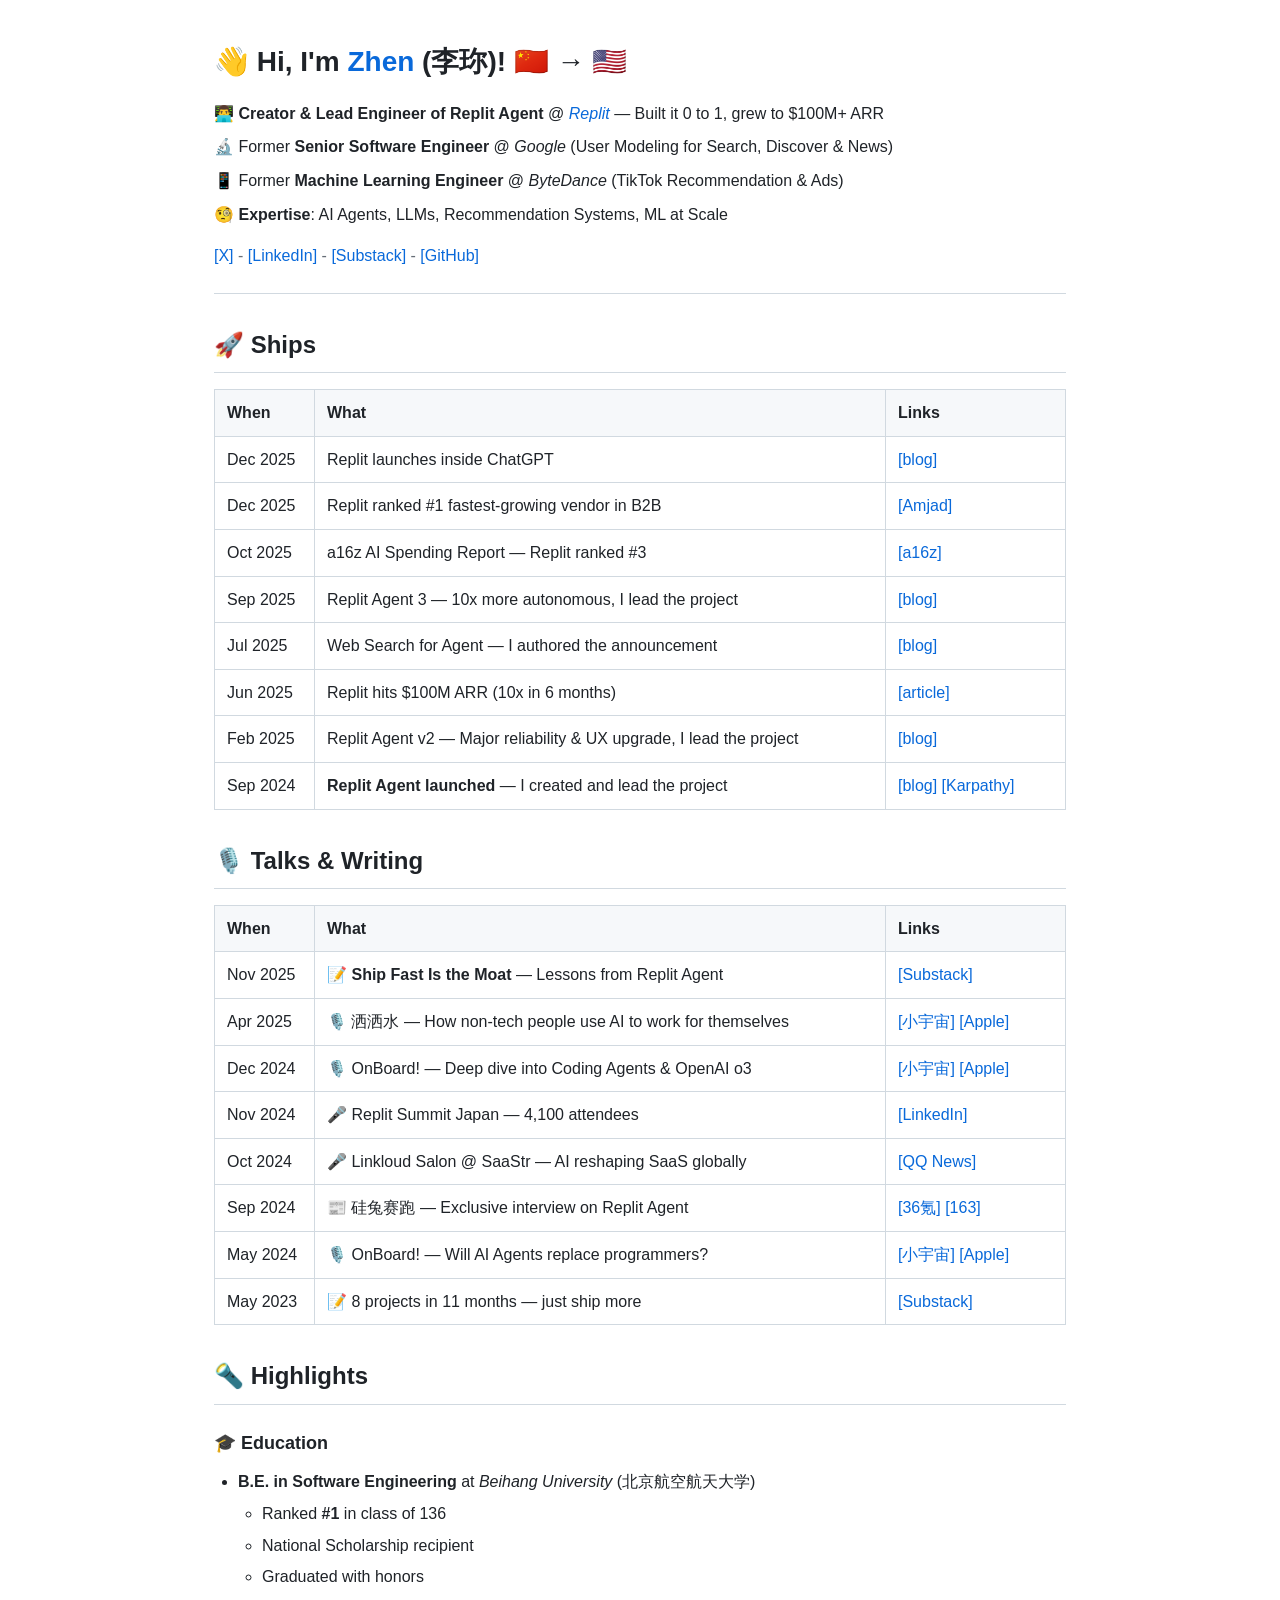
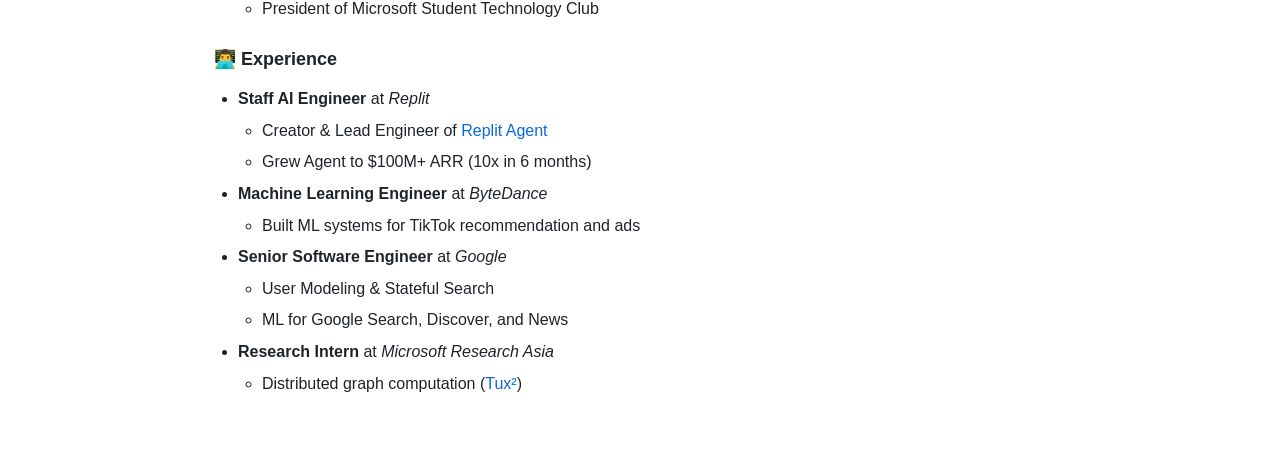
==== index.html @ f0c07501 "Update" ====
<!DOCTYPE html><html itemscope itemtype="http://schema.org/WebPage" lang="en"><head><meta content="text/html;charset=utf-8" http-equiv="content-type"><meta content="IE=edge" http-equiv="X-UA-Compatible"><meta content="width=device-width,initial-scale=1" name="viewport" id="viewport"><link href="/images/favicon/apple-icon-57x57.png" rel="apple-touch-icon" sizes="57x57"><link href="/images/favicon/apple-icon-60x60.png" rel="apple-touch-icon" sizes="60x60"><link href="/images/favicon/apple-icon-72x72.png" rel="apple-touch-icon" sizes="72x72"><link href="/images/favicon/apple-icon-76x76.png" rel="apple-touch-icon" sizes="76x76"><link href="/images/favicon/apple-icon-114x114.png" rel="apple-touch-icon" sizes="114x114"><link href="/images/favicon/apple-icon-120x120.png" rel="apple-touch-icon" sizes="120x120"><link href="/images/favicon/apple-icon-144x144.png" rel="apple-touch-icon" sizes="144x144"><link href="/images/favicon/apple-icon-152x152.png" rel="apple-touch-icon" sizes="152x152"><link href="/images/favicon/apple-icon-180x180.png" rel="apple-touch-icon" sizes="180x180"><link href="/images/favicon/android-icon-192x192.png" rel="icon" sizes="192x192" type="image/png"><link href="/images/favicon/favicon-32x32.png" rel="icon" sizes="32x32" type="image/png"><link href="/images/favicon/favicon-96x96.png" rel="icon" sizes="96x96" type="image/png"><link href="/images/favicon/favicon-16x16.png" rel="icon" sizes="16x16" type="image/png"><link href="/images/favicon/manifest.json" rel="manifest"><meta content="#ffffff" name="msapplication-TileColor"><meta content="/images/favicon/ms-icon-144x144.png" name="msapplication-TileImage"><meta content="#ffffff" name="theme-color"><link href="/" rel="canonical"><meta content="website" property="og:type"><meta content="Zhen Li - Creator of Replit Agent" property="og:title"><meta content="Creator & Lead Engineer of Replit Agent. Former Google, ByteDance/TikTok." property="og:description"><meta content="/images/profile.jpeg" property="og:image"><meta content="summary_large_image" name="twitter:card"><meta content="Zhen Li - Creator of Replit Agent" name="twitter:title"><meta content="Creator & Lead Engineer of Replit Agent. Former Google, ByteDance/TikTok." name="twitter:description"><meta content="/images/profile.jpeg" name="twitter:image"><link href="//fonts.googleapis.com/css?family=Source+Sans+Pro:400,700|Raleway:400,800,900" rel="stylesheet" async><script defer src="/static/js/main.15a5da3f.js"></script><link href="/static/css/main.091f9ed3.css" rel="stylesheet"><title>Zhen Li</title><meta content="Creator & Lead Engineer of Replit Agent. Former Google, ByteDance/TikTok." name="description" data-rh="true"><link href="http://fonts.googleapis.com" rel="preconnect"></head><body><div id="root"><div class="profile-container"><article class="profile"><header class="profile-header"><h1>👋 Hi, I'm <a href="https://x.com/zhenthebuilder" rel="noopener noreferrer" target="_blank">Zhen</a> (李珎)! 🇨🇳 → 🇺🇸</h1><div class="roles"><p>👨‍💻 <strong>Creator & Lead Engineer of Replit Agent</strong> @ <a href="https://replit.com" rel="noopener noreferrer" target="_blank"><em>Replit</em></a> — Built it 0 to 1, grew to $100M+ ARR</p><p>🔬 Former <strong>Senior Software Engineer</strong> @ <em>Google</em> (User Modeling for Search, Discover & News)</p><p>📱 Former <strong>Machine Learning Engineer</strong> @ <em>ByteDance</em> (TikTok Recommendation & Ads)</p><p>🧐 <strong>Expertise</strong>: AI Agents, LLMs, Recommendation Systems, ML at Scale</p></div><div class="links"><a href="https://x.com/zhenthebuilder" rel="noopener noreferrer" target="_blank">[X]</a><span> - </span><a href="https://linkedin.com/in/zhenthebuilder" rel="noopener noreferrer" target="_blank">[LinkedIn]</a><span> - </span><a href="https://zhenthebuilder.substack.com" rel="noopener noreferrer" target="_blank">[Substack]</a><span> - </span><a href="https://github.com/NExPlain" rel="noopener noreferrer" target="_blank">[GitHub]</a></div></header><section class="section"><h2>🚀 Ships</h2><table><thead><tr><th>When</th><th>What</th><th>Links</th></tr></thead><tbody><tr><td>Dec 2025</td><td>Replit launches inside ChatGPT</td><td><a href="https://blog.replit.com/replit-in-chatgpt" rel="noopener noreferrer" target="_blank">[blog]</a></td></tr><tr><td>Dec 2025</td><td>Replit ranked #1 fastest-growing vendor in B2B</td><td><a href="https://www.linkedin.com/posts/amjadmasad_replit-is-fastest-growing-vendor-in-the-world-activity-7402483964550250497-uhf4" rel="noopener noreferrer" target="_blank">[Amjad]</a></td></tr><tr><td>Oct 2025</td><td>a16z AI Spending Report — Replit ranked #3</td><td><a href="https://a16z.com/the-ai-application-spending-report-where-startup-dollars-really-go/" rel="noopener noreferrer" target="_blank">[a16z]</a></td></tr><tr><td>Sep 2025</td><td>Replit Agent 3 — 10x more autonomous, I lead the project</td><td><a href="https://blog.replit.com/introducing-agent-3" rel="noopener noreferrer" target="_blank">[blog]</a></td></tr><tr><td>Jul 2025</td><td>Web Search for Agent — I authored the announcement</td><td><a href="https://blog.replit.com/web-search" rel="noopener noreferrer" target="_blank">[blog]</a></td></tr><tr><td>Jun 2025</td><td>Replit hits $100M ARR (10x in 6 months)</td><td><a href="https://www.growthunhinged.com/p/replit-growth-journey" rel="noopener noreferrer" target="_blank">[article]</a></td></tr><tr><td>Feb 2025</td><td>Replit Agent v2 — Major reliability & UX upgrade, I lead the project</td><td><a href="https://blog.replit.com/agent-v2" rel="noopener noreferrer" target="_blank">[blog]</a></td></tr><tr><td>Sep 2024</td><td><strong>Replit Agent launched</strong> — I created and lead the project</td><td><a href="https://blog.replit.com/introducing-replit-agent" rel="noopener noreferrer" target="_blank">[blog]</a> <a href="https://x.com/karpathy/status/1831776835388285347" rel="noopener noreferrer" target="_blank">[Karpathy]</a></td></tr></tbody></table></section><section class="section"><h2>🎙️ Talks & Writing</h2><table><thead><tr><th>When</th><th>What</th><th>Links</th></tr></thead><tbody><tr><td>Nov 2025</td><td>📝 <strong>Ship Fast Is the Moat</strong> — Lessons from Replit Agent</td><td><a href="https://zhenthebuilder.substack.com/p/ship-fast-is-the-moat-lessons-from" rel="noopener noreferrer" target="_blank">[Substack]</a></td></tr><tr><td>Apr 2025</td><td>🎙️ 洒洒水 — How non-tech people use AI to work for themselves</td><td><a href="https://www.xiaoyuzhoufm.com/episode/67fc7d4a59699d74dc8afd0f" rel="noopener noreferrer" target="_blank">[小宇宙]</a> <a href="https://podcasts.apple.com/cn/podcast/46-%E6%96%87%E7%A7%91%E7%94%9F%E5%A6%82%E4%BD%95%E7%94%A8ai%E7%BB%99%E8%87%AA%E5%B7%B1%E6%89%93%E5%B7%A5-%E5%AF%B9%E8%AF%9D%E5%85%A8%E7%90%83%E6%9C%80%E7%81%ABai-agent-%E5%88%9B%E5%A7%8B%E4%BA%BA/id1618594430?i=1000703445083" rel="noopener noreferrer" target="_blank">[Apple]</a></td></tr><tr><td>Dec 2024</td><td>🎙️ OnBoard! — Deep dive into Coding Agents & OpenAI o3</td><td><a href="https://www.xiaoyuzhoufm.com/episode/6771a1ea15a5fd520e899302" rel="noopener noreferrer" target="_blank">[小宇宙]</a> <a href="https://podcasts.apple.com/us/podcast/ep-66-深度解读coding-agent与openai-o3-中美agent-创业者-研究员与投资人眼里的未来/id1613083252?i=1000682067471" rel="noopener noreferrer" target="_blank">[Apple]</a></td></tr><tr><td>Nov 2024</td><td>🎤 Replit Summit Japan — 4,100 attendees</td><td><a href="https://www.linkedin.com/in/zhenthebuilder/" rel="noopener noreferrer" target="_blank">[LinkedIn]</a></td></tr><tr><td>Oct 2024</td><td>🎤 Linkloud Salon @ SaaStr — AI reshaping SaaS globally</td><td><a href="https://news.qq.com/rain/a/20241013A0643H00" rel="noopener noreferrer" target="_blank">[QQ News]</a></td></tr><tr><td>Sep 2024</td><td>📰 硅兔赛跑 — Exclusive interview on Replit Agent</td><td><a href="https://36kr.com/p/2955060111761544" rel="noopener noreferrer" target="_blank">[36氪]</a> <a href="https://m.163.com/dy/article/JCCB0LPU0511CT9V.html" rel="noopener noreferrer" target="_blank">[163]</a></td></tr><tr><td>May 2024</td><td>🎙️ OnBoard! — Will AI Agents replace programmers?</td><td><a href="https://www.xiaoyuzhoufm.com/episode/66436819251bd96e6c4a1766" rel="noopener noreferrer" target="_blank">[小宇宙]</a> <a href="https://podcasts.apple.com/us/podcast/ep-53-ai-agent%E4%BC%9A%E5%8F%96%E4%BB%A3%E7%A8%8B%E5%BA%8F%E5%91%98%E5%90%97-%E7%A1%AC%E6%A0%B8%E5%AF%B9%E8%AF%9D%E7%A1%85%E8%B0%B7%E9%A1%B6%E5%B0%96%E7%A0%94%E7%A9%B6%E5%91%98%E4%B8%8Eai%E7%8B%AC%E8%A7%92%E5%85%BD-%E8%BD%AF%E4%BB%B6%E5%BC%80%E5%8F%91%E7%9A%84%E6%9C%AA%E6%9D%A5-agent%E7%9A%84%E6%8A%80%E6%9C%AF%E6%9C%AC%E8%B4%A8/id1613083252?i=1000655610468" rel="noopener noreferrer" target="_blank">[Apple]</a></td></tr><tr><td>May 2023</td><td>📝 8 projects in 11 months — just ship more</td><td><a href="https://zhenthebuilder.substack.com" rel="noopener noreferrer" target="_blank">[Substack]</a></td></tr></tbody></table></section><section class="section"><h2>🔦 Highlights</h2><h3>🎓 Education</h3><ul><li><strong>B.E. in Software Engineering</strong> at <em>Beihang University</em> (北京航空航天大学)<ul><li>Ranked <strong>#1</strong> in class of 136</li><li>National Scholarship recipient</li><li>Graduated with honors</li><li>President of Microsoft Student Technology Club</li></ul></li></ul><h3>👨‍💻 Experience</h3><ul><li><strong>Staff AI Engineer</strong> at <em>Replit</em><ul><li>Creator & Lead Engineer of <a href="https://replit.com/agent" rel="noopener noreferrer" target="_blank">Replit Agent</a></li><li>Grew Agent to $100M+ ARR (10x in 6 months)</li></ul></li><li><strong>Machine Learning Engineer</strong> at <em>ByteDance</em><ul><li>Built ML systems for TikTok recommendation and ads</li></ul></li><li><strong>Senior Software Engineer</strong> at <em>Google</em><ul><li>User Modeling & Stateful Search</li><li>ML for Google Search, Discover, and News</li></ul></li><li><strong>Research Intern</strong> at <em>Microsoft Research Asia</em><ul><li>Distributed graph computation (<a href="https://www.usenix.org/conference/nsdi17/technical-sessions/presentation/xiao" rel="noopener noreferrer" target="_blank">Tux²</a>)</li></ul></li></ul></section></article></div></div></body></html>
---- static/css/main.091f9ed3.css ----
*{box-sizing:border-box;margin:0;padding:0}body{background-color:#fff;color:#1f2328;font-family:-apple-system,BlinkMacSystemFont,Segoe UI,Noto Sans,Helvetica,Arial,sans-serif;font-size:16px;line-height:1.6}.profile-container{margin:0 auto;max-width:900px;padding:40px 24px}.profile{background:#fff}.profile-header{border-bottom:1px solid #d1d9e0;margin-bottom:32px;padding-bottom:24px}.profile-header h1{font-size:28px;font-weight:600;margin-bottom:16px}.profile-header h1 a{color:#0969da;text-decoration:none}.profile-header h1 a:hover{text-decoration:underline}.profile-header .roles{margin-bottom:16px}.profile-header .roles p{font-size:16px;margin:8px 0}.profile-header .roles p strong{font-weight:600}.profile-header .roles p em{font-style:italic}.profile-header .roles p a{color:#0969da;text-decoration:none}.profile-header .roles p a:hover{text-decoration:underline}.profile-header .links{font-size:16px}.profile-header .links a{color:#0969da;text-decoration:none}.profile-header .links a:hover{text-decoration:underline}.profile-header .links span{color:#656d76}.section{margin-bottom:32px}.section h2{border-bottom:1px solid #d1d9e0;font-size:24px;font-weight:600;margin-bottom:16px;padding-bottom:8px}.section h3{font-size:18px;font-weight:600;margin:24px 0 12px}table{border-collapse:collapse;margin-bottom:16px;width:100%}table td,table th{border:1px solid #d1d9e0;padding:10px 12px;text-align:left}table th{background-color:#f6f8fa;font-weight:600}table td{vertical-align:top}table td:first-child,table th:first-child{white-space:nowrap;width:100px}table td:last-child,table th:last-child{width:180px}table a{color:#0969da;text-decoration:none}table a:hover{text-decoration:underline}table strong{font-weight:600}ul{margin:8px 0;padding-left:24px}ul li{margin:6px 0}ul li ul{margin:4px 0}ul a{color:#0969da;text-decoration:none}ul a:hover{text-decoration:underline}ul strong{font-weight:600}ul em{font-style:italic}@media(max-width:768px){.profile-container{padding:24px 16px}.profile-header h1{font-size:22px}table{font-size:14px}table td,table th{padding:8px}table td:first-child,table th:first-child{width:80px}table td:last-child,table th:last-child{width:auto}}
/*# sourceMappingURL=main.091f9ed3.css.map*/
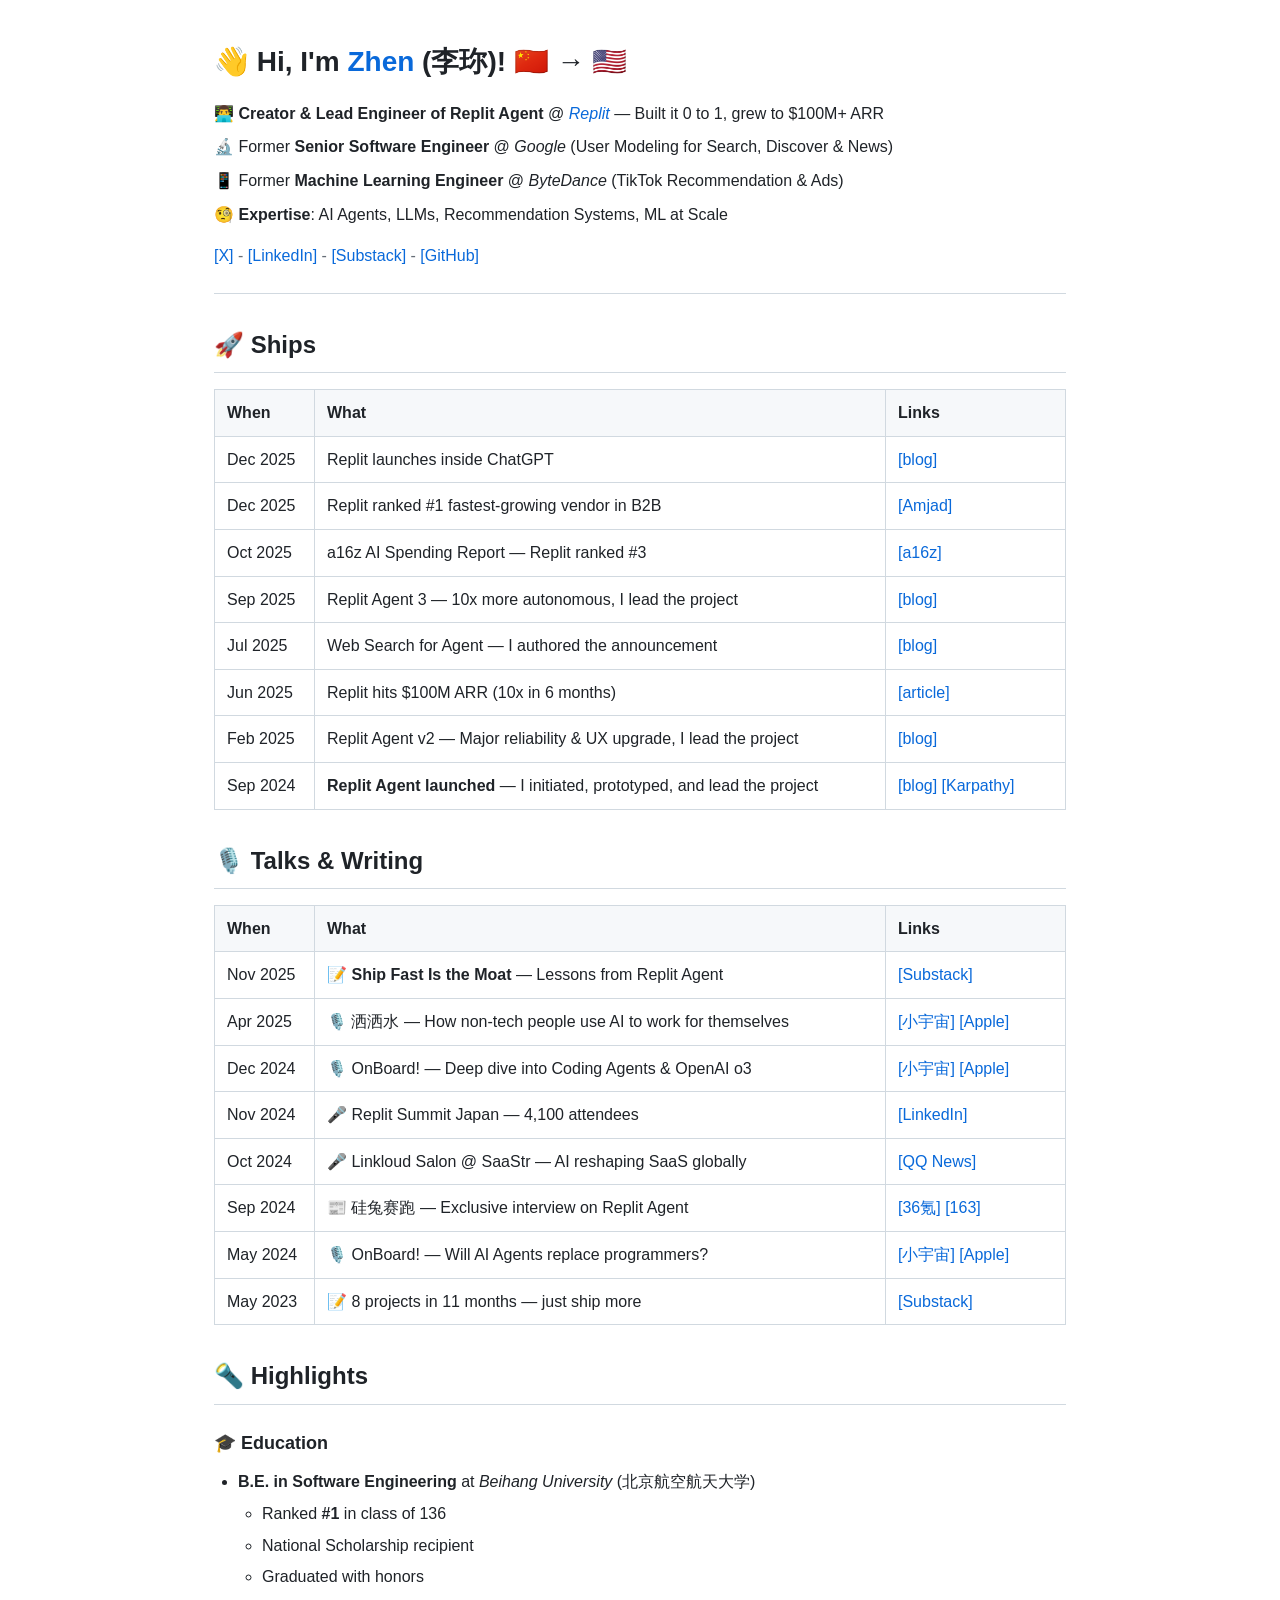
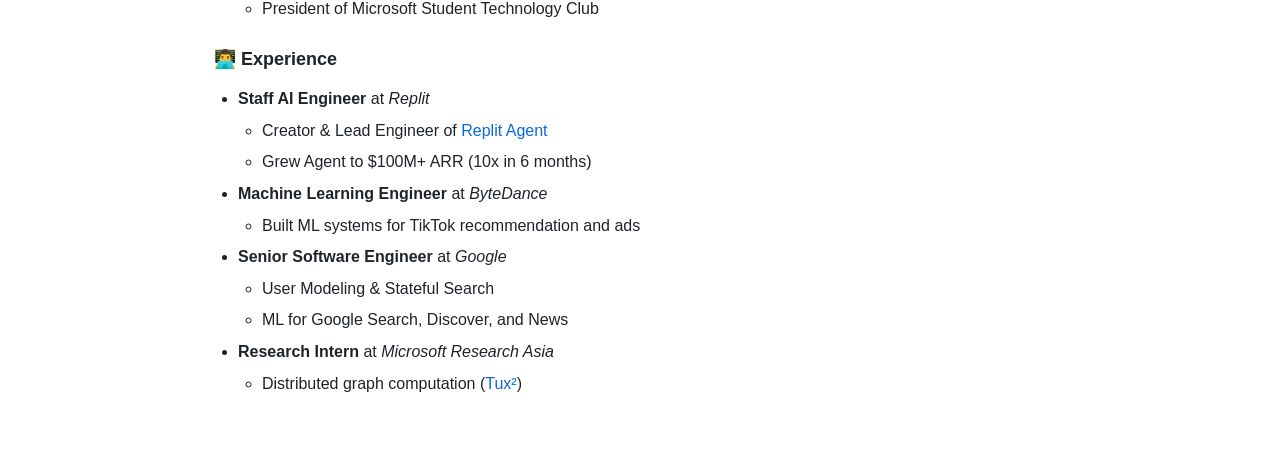
==== commit 46c7df99: "Update" ====
--- a/index.html
+++ b/index.html
@@ -1 +1 @@
-<!DOCTYPE html><html itemscope itemtype="http://schema.org/WebPage" lang="en"><head><meta content="text/html;charset=utf-8" http-equiv="content-type"><meta content="IE=edge" http-equiv="X-UA-Compatible"><meta content="width=device-width,initial-scale=1" name="viewport" id="viewport"><link href="/images/favicon/apple-icon-57x57.png" rel="apple-touch-icon" sizes="57x57"><link href="/images/favicon/apple-icon-60x60.png" rel="apple-touch-icon" sizes="60x60"><link href="/images/favicon/apple-icon-72x72.png" rel="apple-touch-icon" sizes="72x72"><link href="/images/favicon/apple-icon-76x76.png" rel="apple-touch-icon" sizes="76x76"><link href="/images/favicon/apple-icon-114x114.png" rel="apple-touch-icon" sizes="114x114"><link href="/images/favicon/apple-icon-120x120.png" rel="apple-touch-icon" sizes="120x120"><link href="/images/favicon/apple-icon-144x144.png" rel="apple-touch-icon" sizes="144x144"><link href="/images/favicon/apple-icon-152x152.png" rel="apple-touch-icon" sizes="152x152"><link href="/images/favicon/apple-icon-180x180.png" rel="apple-touch-icon" sizes="180x180"><link href="/images/favicon/android-icon-192x192.png" rel="icon" sizes="192x192" type="image/png"><link href="/images/favicon/favicon-32x32.png" rel="icon" sizes="32x32" type="image/png"><link href="/images/favicon/favicon-96x96.png" rel="icon" sizes="96x96" type="image/png"><link href="/images/favicon/favicon-16x16.png" rel="icon" sizes="16x16" type="image/png"><link href="/images/favicon/manifest.json" rel="manifest"><meta content="#ffffff" name="msapplication-TileColor"><meta content="/images/favicon/ms-icon-144x144.png" name="msapplication-TileImage"><meta content="#ffffff" name="theme-color"><link href="/" rel="canonical"><meta content="website" property="og:type"><meta content="Zhen Li - Creator of Replit Agent" property="og:title"><meta content="Creator & Lead Engineer of Replit Agent. Former Google, ByteDance/TikTok." property="og:description"><meta content="/images/profile.jpeg" property="og:image"><meta content="summary_large_image" name="twitter:card"><meta content="Zhen Li - Creator of Replit Agent" name="twitter:title"><meta content="Creator & Lead Engineer of Replit Agent. Former Google, ByteDance/TikTok." name="twitter:description"><meta content="/images/profile.jpeg" name="twitter:image"><link href="//fonts.googleapis.com/css?family=Source+Sans+Pro:400,700|Raleway:400,800,900" rel="stylesheet" async><script defer src="/static/js/main.15a5da3f.js"></script><link href="/static/css/main.091f9ed3.css" rel="stylesheet"><title>Zhen Li</title><meta content="Creator & Lead Engineer of Replit Agent. Former Google, ByteDance/TikTok." name="description" data-rh="true"><link href="http://fonts.googleapis.com" rel="preconnect"></head><body><div id="root"><div class="profile-container"><article class="profile"><header class="profile-header"><h1>👋 Hi, I'm <a href="https://x.com/zhenthebuilder" rel="noopener noreferrer" target="_blank">Zhen</a> (李珎)! 🇨🇳 → 🇺🇸</h1><div class="roles"><p>👨‍💻 <strong>Creator & Lead Engineer of Replit Agent</strong> @ <a href="https://replit.com" rel="noopener noreferrer" target="_blank"><em>Replit</em></a> — Built it 0 to 1, grew to $100M+ ARR</p><p>🔬 Former <strong>Senior Software Engineer</strong> @ <em>Google</em> (User Modeling for Search, Discover & News)</p><p>📱 Former <strong>Machine Learning Engineer</strong> @ <em>ByteDance</em> (TikTok Recommendation & Ads)</p><p>🧐 <strong>Expertise</strong>: AI Agents, LLMs, Recommendation Systems, ML at Scale</p></div><div class="links"><a href="https://x.com/zhenthebuilder" rel="noopener noreferrer" target="_blank">[X]</a><span> - </span><a href="https://linkedin.com/in/zhenthebuilder" rel="noopener noreferrer" target="_blank">[LinkedIn]</a><span> - </span><a href="https://zhenthebuilder.substack.com" rel="noopener noreferrer" target="_blank">[Substack]</a><span> - </span><a href="https://github.com/NExPlain" rel="noopener noreferrer" target="_blank">[GitHub]</a></div></header><section class="section"><h2>🚀 Ships</h2><table><thead><tr><th>When</th><th>What</th><th>Links</th></tr></thead><tbody><tr><td>Dec 2025</td><td>Replit launches inside ChatGPT</td><td><a href="https://blog.replit.com/replit-in-chatgpt" rel="noopener noreferrer" target="_blank">[blog]</a></td></tr><tr><td>Dec 2025</td><td>Replit ranked #1 fastest-growing vendor in B2B</td><td><a href="https://www.linkedin.com/posts/amjadmasad_replit-is-fastest-growing-vendor-in-the-world-activity-7402483964550250497-uhf4" rel="noopener noreferrer" target="_blank">[Amjad]</a></td></tr><tr><td>Oct 2025</td><td>a16z AI Spending Report — Replit ranked #3</td><td><a href="https://a16z.com/the-ai-application-spending-report-where-startup-dollars-really-go/" rel="noopener noreferrer" target="_blank">[a16z]</a></td></tr><tr><td>Sep 2025</td><td>Replit Agent 3 — 10x more autonomous, I lead the project</td><td><a href="https://blog.replit.com/introducing-agent-3" rel="noopener noreferrer" target="_blank">[blog]</a></td></tr><tr><td>Jul 2025</td><td>Web Search for Agent — I authored the announcement</td><td><a href="https://blog.replit.com/web-search" rel="noopener noreferrer" target="_blank">[blog]</a></td></tr><tr><td>Jun 2025</td><td>Replit hits $100M ARR (10x in 6 months)</td><td><a href="https://www.growthunhinged.com/p/replit-growth-journey" rel="noopener noreferrer" target="_blank">[article]</a></td></tr><tr><td>Feb 2025</td><td>Replit Agent v2 — Major reliability & UX upgrade, I lead the project</td><td><a href="https://blog.replit.com/agent-v2" rel="noopener noreferrer" target="_blank">[blog]</a></td></tr><tr><td>Sep 2024</td><td><strong>Replit Agent launched</strong> — I created and lead the project</td><td><a href="https://blog.replit.com/introducing-replit-agent" rel="noopener noreferrer" target="_blank">[blog]</a> <a href="https://x.com/karpathy/status/1831776835388285347" rel="noopener noreferrer" target="_blank">[Karpathy]</a></td></tr></tbody></table></section><section class="section"><h2>🎙️ Talks & Writing</h2><table><thead><tr><th>When</th><th>What</th><th>Links</th></tr></thead><tbody><tr><td>Nov 2025</td><td>📝 <strong>Ship Fast Is the Moat</strong> — Lessons from Replit Agent</td><td><a href="https://zhenthebuilder.substack.com/p/ship-fast-is-the-moat-lessons-from" rel="noopener noreferrer" target="_blank">[Substack]</a></td></tr><tr><td>Apr 2025</td><td>🎙️ 洒洒水 — How non-tech people use AI to work for themselves</td><td><a href="https://www.xiaoyuzhoufm.com/episode/67fc7d4a59699d74dc8afd0f" rel="noopener noreferrer" target="_blank">[小宇宙]</a> <a href="https://podcasts.apple.com/cn/podcast/46-%E6%96%87%E7%A7%91%E7%94%9F%E5%A6%82%E4%BD%95%E7%94%A8ai%E7%BB%99%E8%87%AA%E5%B7%B1%E6%89%93%E5%B7%A5-%E5%AF%B9%E8%AF%9D%E5%85%A8%E7%90%83%E6%9C%80%E7%81%ABai-agent-%E5%88%9B%E5%A7%8B%E4%BA%BA/id1618594430?i=1000703445083" rel="noopener noreferrer" target="_blank">[Apple]</a></td></tr><tr><td>Dec 2024</td><td>🎙️ OnBoard! — Deep dive into Coding Agents & OpenAI o3</td><td><a href="https://www.xiaoyuzhoufm.com/episode/6771a1ea15a5fd520e899302" rel="noopener noreferrer" target="_blank">[小宇宙]</a> <a href="https://podcasts.apple.com/us/podcast/ep-66-深度解读coding-agent与openai-o3-中美agent-创业者-研究员与投资人眼里的未来/id1613083252?i=1000682067471" rel="noopener noreferrer" target="_blank">[Apple]</a></td></tr><tr><td>Nov 2024</td><td>🎤 Replit Summit Japan — 4,100 attendees</td><td><a href="https://www.linkedin.com/in/zhenthebuilder/" rel="noopener noreferrer" target="_blank">[LinkedIn]</a></td></tr><tr><td>Oct 2024</td><td>🎤 Linkloud Salon @ SaaStr — AI reshaping SaaS globally</td><td><a href="https://news.qq.com/rain/a/20241013A0643H00" rel="noopener noreferrer" target="_blank">[QQ News]</a></td></tr><tr><td>Sep 2024</td><td>📰 硅兔赛跑 — Exclusive interview on Replit Agent</td><td><a href="https://36kr.com/p/2955060111761544" rel="noopener noreferrer" target="_blank">[36氪]</a> <a href="https://m.163.com/dy/article/JCCB0LPU0511CT9V.html" rel="noopener noreferrer" target="_blank">[163]</a></td></tr><tr><td>May 2024</td><td>🎙️ OnBoard! — Will AI Agents replace programmers?</td><td><a href="https://www.xiaoyuzhoufm.com/episode/66436819251bd96e6c4a1766" rel="noopener noreferrer" target="_blank">[小宇宙]</a> <a href="https://podcasts.apple.com/us/podcast/ep-53-ai-agent%E4%BC%9A%E5%8F%96%E4%BB%A3%E7%A8%8B%E5%BA%8F%E5%91%98%E5%90%97-%E7%A1%AC%E6%A0%B8%E5%AF%B9%E8%AF%9D%E7%A1%85%E8%B0%B7%E9%A1%B6%E5%B0%96%E7%A0%94%E7%A9%B6%E5%91%98%E4%B8%8Eai%E7%8B%AC%E8%A7%92%E5%85%BD-%E8%BD%AF%E4%BB%B6%E5%BC%80%E5%8F%91%E7%9A%84%E6%9C%AA%E6%9D%A5-agent%E7%9A%84%E6%8A%80%E6%9C%AF%E6%9C%AC%E8%B4%A8/id1613083252?i=1000655610468" rel="noopener noreferrer" target="_blank">[Apple]</a></td></tr><tr><td>May 2023</td><td>📝 8 projects in 11 months — just ship more</td><td><a href="https://zhenthebuilder.substack.com" rel="noopener noreferrer" target="_blank">[Substack]</a></td></tr></tbody></table></section><section class="section"><h2>🔦 Highlights</h2><h3>🎓 Education</h3><ul><li><strong>B.E. in Software Engineering</strong> at <em>Beihang University</em> (北京航空航天大学)<ul><li>Ranked <strong>#1</strong> in class of 136</li><li>National Scholarship recipient</li><li>Graduated with honors</li><li>President of Microsoft Student Technology Club</li></ul></li></ul><h3>👨‍💻 Experience</h3><ul><li><strong>Staff AI Engineer</strong> at <em>Replit</em><ul><li>Creator & Lead Engineer of <a href="https://replit.com/agent" rel="noopener noreferrer" target="_blank">Replit Agent</a></li><li>Grew Agent to $100M+ ARR (10x in 6 months)</li></ul></li><li><strong>Machine Learning Engineer</strong> at <em>ByteDance</em><ul><li>Built ML systems for TikTok recommendation and ads</li></ul></li><li><strong>Senior Software Engineer</strong> at <em>Google</em><ul><li>User Modeling & Stateful Search</li><li>ML for Google Search, Discover, and News</li></ul></li><li><strong>Research Intern</strong> at <em>Microsoft Research Asia</em><ul><li>Distributed graph computation (<a href="https://www.usenix.org/conference/nsdi17/technical-sessions/presentation/xiao" rel="noopener noreferrer" target="_blank">Tux²</a>)</li></ul></li></ul></section></article></div></div></body></html>+<!DOCTYPE html><html itemscope itemtype="http://schema.org/WebPage" lang="en"><head><meta content="text/html;charset=utf-8" http-equiv="content-type"><meta content="IE=edge" http-equiv="X-UA-Compatible"><meta content="width=device-width,initial-scale=1" name="viewport" id="viewport"><link href="/images/favicon/apple-icon-57x57.png" rel="apple-touch-icon" sizes="57x57"><link href="/images/favicon/apple-icon-60x60.png" rel="apple-touch-icon" sizes="60x60"><link href="/images/favicon/apple-icon-72x72.png" rel="apple-touch-icon" sizes="72x72"><link href="/images/favicon/apple-icon-76x76.png" rel="apple-touch-icon" sizes="76x76"><link href="/images/favicon/apple-icon-114x114.png" rel="apple-touch-icon" sizes="114x114"><link href="/images/favicon/apple-icon-120x120.png" rel="apple-touch-icon" sizes="120x120"><link href="/images/favicon/apple-icon-144x144.png" rel="apple-touch-icon" sizes="144x144"><link href="/images/favicon/apple-icon-152x152.png" rel="apple-touch-icon" sizes="152x152"><link href="/images/favicon/apple-icon-180x180.png" rel="apple-touch-icon" sizes="180x180"><link href="/images/favicon/android-icon-192x192.png" rel="icon" sizes="192x192" type="image/png"><link href="/images/favicon/favicon-32x32.png" rel="icon" sizes="32x32" type="image/png"><link href="/images/favicon/favicon-96x96.png" rel="icon" sizes="96x96" type="image/png"><link href="/images/favicon/favicon-16x16.png" rel="icon" sizes="16x16" type="image/png"><link href="/images/favicon/manifest.json" rel="manifest"><meta content="#ffffff" name="msapplication-TileColor"><meta content="/images/favicon/ms-icon-144x144.png" name="msapplication-TileImage"><meta content="#ffffff" name="theme-color"><link href="/" rel="canonical"><meta content="website" property="og:type"><meta content="Zhen Li - Creator of Replit Agent" property="og:title"><meta content="Creator & Lead Engineer of Replit Agent. Former Google, ByteDance/TikTok." property="og:description"><meta content="/images/profile.jpeg" property="og:image"><meta content="summary_large_image" name="twitter:card"><meta content="Zhen Li - Creator of Replit Agent" name="twitter:title"><meta content="Creator & Lead Engineer of Replit Agent. Former Google, ByteDance/TikTok." name="twitter:description"><meta content="/images/profile.jpeg" name="twitter:image"><link href="//fonts.googleapis.com/css?family=Source+Sans+Pro:400,700|Raleway:400,800,900" rel="stylesheet" async><script defer src="/static/js/main.4f3cacc8.js"></script><link href="/static/css/main.091f9ed3.css" rel="stylesheet"><title>Zhen Li</title><meta content="Creator & Lead Engineer of Replit Agent. Former Google, ByteDance/TikTok." name="description" data-rh="true"><link href="http://fonts.googleapis.com" rel="preconnect"></head><body><div id="root"><div class="profile-container"><article class="profile"><header class="profile-header"><h1>👋 Hi, I'm <a href="https://x.com/zhenthebuilder" rel="noopener noreferrer" target="_blank">Zhen</a> (李珎)! 🇨🇳 → 🇺🇸</h1><div class="roles"><p>👨‍💻 <strong>Creator & Lead Engineer of Replit Agent</strong> @ <a href="https://replit.com" rel="noopener noreferrer" target="_blank"><em>Replit</em></a> — Built it 0 to 1, grew to $100M+ ARR</p><p>🔬 Former <strong>Senior Software Engineer</strong> @ <em>Google</em> (User Modeling for Search, Discover & News)</p><p>📱 Former <strong>Machine Learning Engineer</strong> @ <em>ByteDance</em> (TikTok Recommendation & Ads)</p><p>🧐 <strong>Expertise</strong>: AI Agents, LLMs, Recommendation Systems, ML at Scale</p></div><div class="links"><a href="https://x.com/zhenthebuilder" rel="noopener noreferrer" target="_blank">[X]</a><span> - </span><a href="https://linkedin.com/in/zhenthebuilder" rel="noopener noreferrer" target="_blank">[LinkedIn]</a><span> - </span><a href="https://zhenthebuilder.substack.com" rel="noopener noreferrer" target="_blank">[Substack]</a><span> - </span><a href="https://github.com/NExPlain" rel="noopener noreferrer" target="_blank">[GitHub]</a></div></header><section class="section"><h2>🚀 Ships</h2><table><thead><tr><th>When</th><th>What</th><th>Links</th></tr></thead><tbody><tr><td>Dec 2025</td><td>Replit launches inside ChatGPT</td><td><a href="https://blog.replit.com/replit-in-chatgpt" rel="noopener noreferrer" target="_blank">[blog]</a></td></tr><tr><td>Dec 2025</td><td>Replit ranked #1 fastest-growing vendor in B2B</td><td><a href="https://www.linkedin.com/posts/amjadmasad_replit-is-fastest-growing-vendor-in-the-world-activity-7402483964550250497-uhf4" rel="noopener noreferrer" target="_blank">[Amjad]</a></td></tr><tr><td>Oct 2025</td><td>a16z AI Spending Report — Replit ranked #3</td><td><a href="https://a16z.com/the-ai-application-spending-report-where-startup-dollars-really-go/" rel="noopener noreferrer" target="_blank">[a16z]</a></td></tr><tr><td>Sep 2025</td><td>Replit Agent 3 — 10x more autonomous, I lead the project</td><td><a href="https://blog.replit.com/introducing-agent-3" rel="noopener noreferrer" target="_blank">[blog]</a></td></tr><tr><td>Jul 2025</td><td>Web Search for Agent — I authored the announcement</td><td><a href="https://blog.replit.com/web-search" rel="noopener noreferrer" target="_blank">[blog]</a></td></tr><tr><td>Jun 2025</td><td>Replit hits $100M ARR (10x in 6 months)</td><td><a href="https://www.growthunhinged.com/p/replit-growth-journey" rel="noopener noreferrer" target="_blank">[article]</a></td></tr><tr><td>Feb 2025</td><td>Replit Agent v2 — Major reliability & UX upgrade, I lead the project</td><td><a href="https://blog.replit.com/agent-v2" rel="noopener noreferrer" target="_blank">[blog]</a></td></tr><tr><td>Sep 2024</td><td><strong>Replit Agent launched</strong> — I initiated, prototyped, and lead the project</td><td><a href="https://blog.replit.com/introducing-replit-agent" rel="noopener noreferrer" target="_blank">[blog]</a> <a href="https://x.com/karpathy/status/1831776835388285347" rel="noopener noreferrer" target="_blank">[Karpathy]</a></td></tr></tbody></table></section><section class="section"><h2>🎙️ Talks & Writing</h2><table><thead><tr><th>When</th><th>What</th><th>Links</th></tr></thead><tbody><tr><td>Nov 2025</td><td>📝 <strong>Ship Fast Is the Moat</strong> — Lessons from Replit Agent</td><td><a href="https://zhenthebuilder.substack.com/p/ship-fast-is-the-moat-lessons-from" rel="noopener noreferrer" target="_blank">[Substack]</a></td></tr><tr><td>Apr 2025</td><td>🎙️ 洒洒水 — How non-tech people use AI to work for themselves</td><td><a href="https://www.xiaoyuzhoufm.com/episode/67fc7d4a59699d74dc8afd0f" rel="noopener noreferrer" target="_blank">[小宇宙]</a> <a href="https://podcasts.apple.com/cn/podcast/46-%E6%96%87%E7%A7%91%E7%94%9F%E5%A6%82%E4%BD%95%E7%94%A8ai%E7%BB%99%E8%87%AA%E5%B7%B1%E6%89%93%E5%B7%A5-%E5%AF%B9%E8%AF%9D%E5%85%A8%E7%90%83%E6%9C%80%E7%81%ABai-agent-%E5%88%9B%E5%A7%8B%E4%BA%BA/id1618594430?i=1000703445083" rel="noopener noreferrer" target="_blank">[Apple]</a></td></tr><tr><td>Dec 2024</td><td>🎙️ OnBoard! — Deep dive into Coding Agents & OpenAI o3</td><td><a href="https://www.xiaoyuzhoufm.com/episode/6771a1ea15a5fd520e899302" rel="noopener noreferrer" target="_blank">[小宇宙]</a> <a href="https://podcasts.apple.com/us/podcast/ep-66-深度解读coding-agent与openai-o3-中美agent-创业者-研究员与投资人眼里的未来/id1613083252?i=1000682067471" rel="noopener noreferrer" target="_blank">[Apple]</a></td></tr><tr><td>Nov 2024</td><td>🎤 Replit Summit Japan — 4,100 attendees</td><td><a href="https://www.linkedin.com/in/zhenthebuilder/" rel="noopener noreferrer" target="_blank">[LinkedIn]</a></td></tr><tr><td>Oct 2024</td><td>🎤 Linkloud Salon @ SaaStr — AI reshaping SaaS globally</td><td><a href="https://news.qq.com/rain/a/20241013A0643H00" rel="noopener noreferrer" target="_blank">[QQ News]</a></td></tr><tr><td>Sep 2024</td><td>📰 硅兔赛跑 — Exclusive interview on Replit Agent</td><td><a href="https://36kr.com/p/2955060111761544" rel="noopener noreferrer" target="_blank">[36氪]</a> <a href="https://m.163.com/dy/article/JCCB0LPU0511CT9V.html" rel="noopener noreferrer" target="_blank">[163]</a></td></tr><tr><td>May 2024</td><td>🎙️ OnBoard! — Will AI Agents replace programmers?</td><td><a href="https://www.xiaoyuzhoufm.com/episode/66436819251bd96e6c4a1766" rel="noopener noreferrer" target="_blank">[小宇宙]</a> <a href="https://podcasts.apple.com/us/podcast/ep-53-ai-agent%E4%BC%9A%E5%8F%96%E4%BB%A3%E7%A8%8B%E5%BA%8F%E5%91%98%E5%90%97-%E7%A1%AC%E6%A0%B8%E5%AF%B9%E8%AF%9D%E7%A1%85%E8%B0%B7%E9%A1%B6%E5%B0%96%E7%A0%94%E7%A9%B6%E5%91%98%E4%B8%8Eai%E7%8B%AC%E8%A7%92%E5%85%BD-%E8%BD%AF%E4%BB%B6%E5%BC%80%E5%8F%91%E7%9A%84%E6%9C%AA%E6%9D%A5-agent%E7%9A%84%E6%8A%80%E6%9C%AF%E6%9C%AC%E8%B4%A8/id1613083252?i=1000655610468" rel="noopener noreferrer" target="_blank">[Apple]</a></td></tr><tr><td>May 2023</td><td>📝 8 projects in 11 months — just ship more</td><td><a href="https://zhenthebuilder.substack.com" rel="noopener noreferrer" target="_blank">[Substack]</a></td></tr></tbody></table></section><section class="section"><h2>🔦 Highlights</h2><h3>🎓 Education</h3><ul><li><strong>B.E. in Software Engineering</strong> at <em>Beihang University</em> (北京航空航天大学)<ul><li>Ranked <strong>#1</strong> in class of 136</li><li>National Scholarship recipient</li><li>Graduated with honors</li><li>President of Microsoft Student Technology Club</li></ul></li></ul><h3>👨‍💻 Experience</h3><ul><li><strong>Staff AI Engineer</strong> at <em>Replit</em><ul><li>Creator & Lead Engineer of <a href="https://replit.com/agent" rel="noopener noreferrer" target="_blank">Replit Agent</a></li><li>Grew Agent to $100M+ ARR (10x in 6 months)</li></ul></li><li><strong>Machine Learning Engineer</strong> at <em>ByteDance</em><ul><li>Built ML systems for TikTok recommendation and ads</li></ul></li><li><strong>Senior Software Engineer</strong> at <em>Google</em><ul><li>User Modeling & Stateful Search</li><li>ML for Google Search, Discover, and News</li></ul></li><li><strong>Research Intern</strong> at <em>Microsoft Research Asia</em><ul><li>Distributed graph computation (<a href="https://www.usenix.org/conference/nsdi17/technical-sessions/presentation/xiao" rel="noopener noreferrer" target="_blank">Tux²</a>)</li></ul></li></ul></section></article></div></div></body></html>
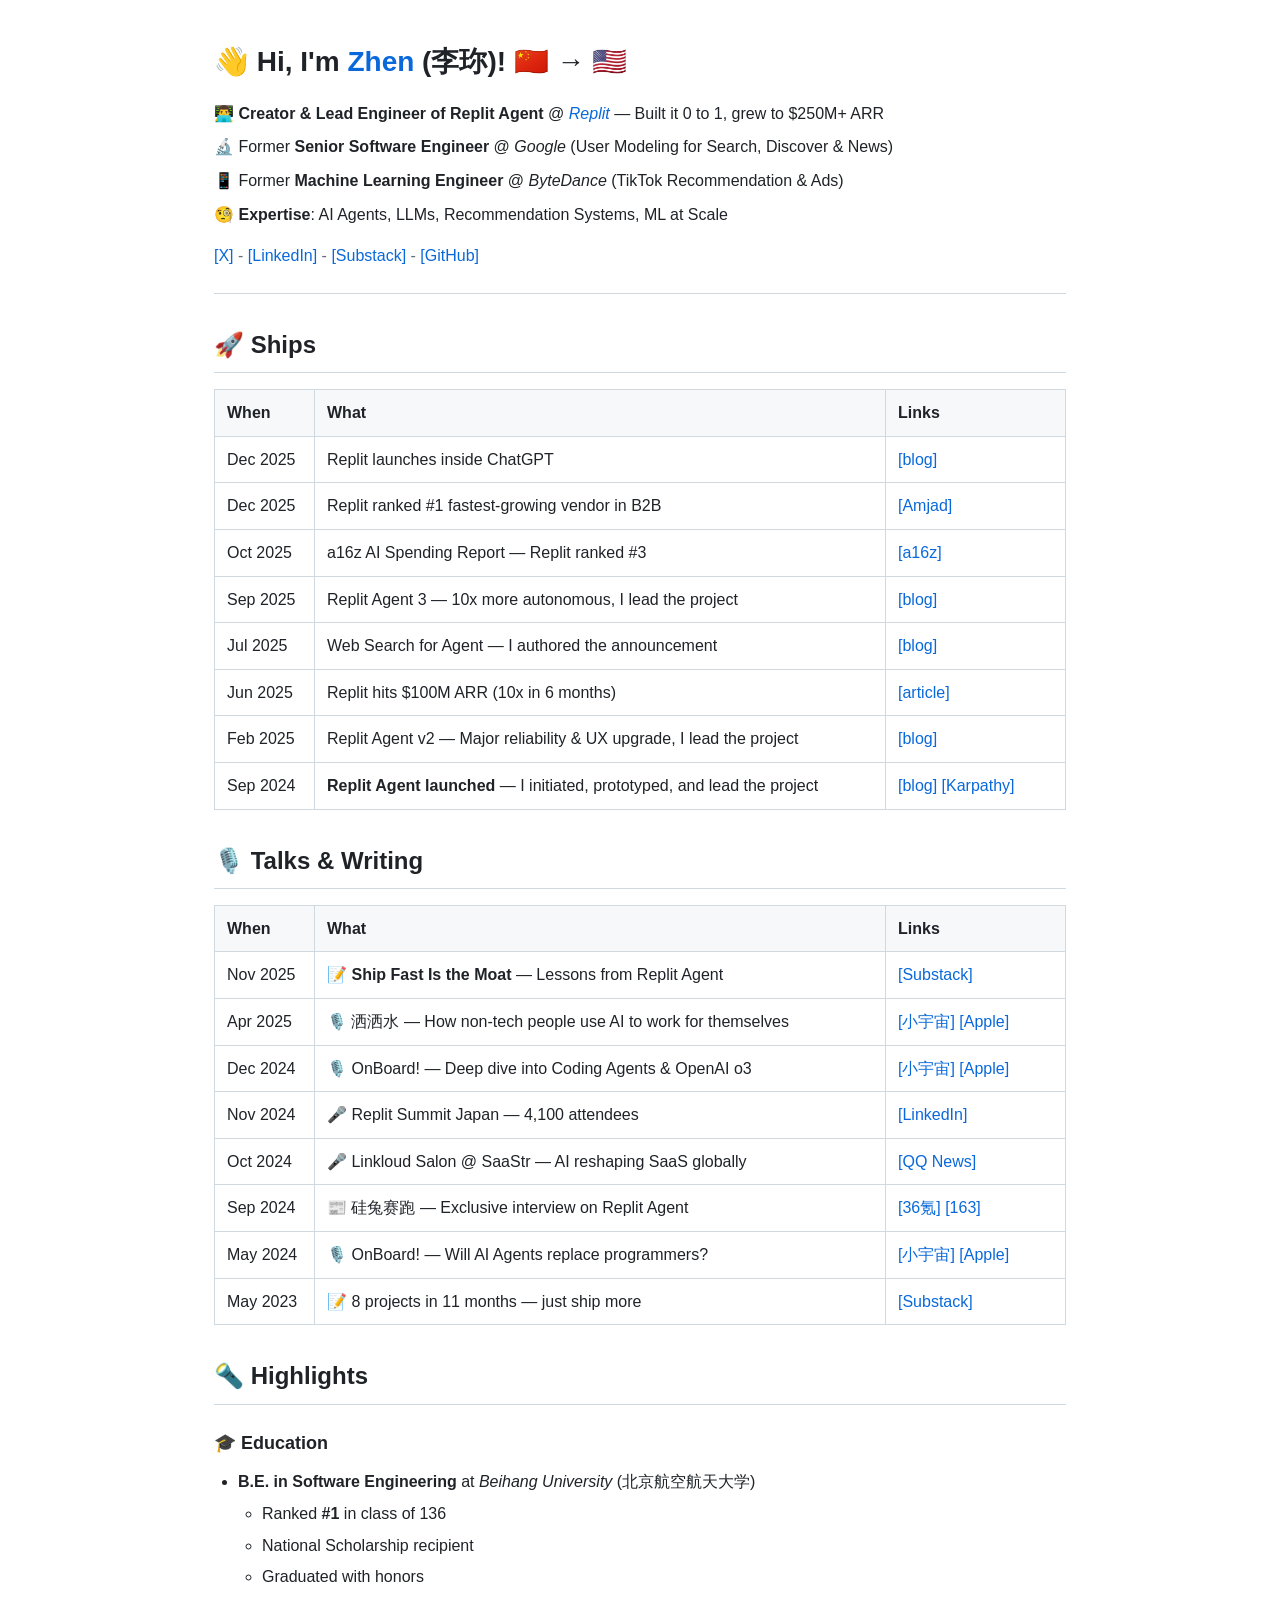
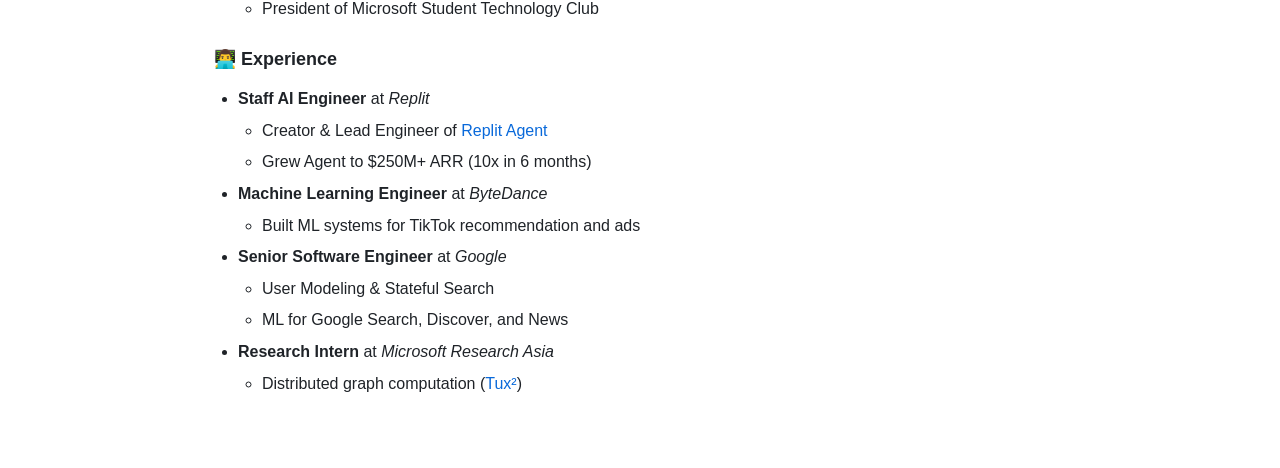
==== commit 877a11fa: "Update" ====
--- a/index.html
+++ b/index.html
@@ -1 +1 @@
-<!DOCTYPE html><html itemscope itemtype="http://schema.org/WebPage" lang="en"><head><meta content="text/html;charset=utf-8" http-equiv="content-type"><meta content="IE=edge" http-equiv="X-UA-Compatible"><meta content="width=device-width,initial-scale=1" name="viewport" id="viewport"><link href="/images/favicon/apple-icon-57x57.png" rel="apple-touch-icon" sizes="57x57"><link href="/images/favicon/apple-icon-60x60.png" rel="apple-touch-icon" sizes="60x60"><link href="/images/favicon/apple-icon-72x72.png" rel="apple-touch-icon" sizes="72x72"><link href="/images/favicon/apple-icon-76x76.png" rel="apple-touch-icon" sizes="76x76"><link href="/images/favicon/apple-icon-114x114.png" rel="apple-touch-icon" sizes="114x114"><link href="/images/favicon/apple-icon-120x120.png" rel="apple-touch-icon" sizes="120x120"><link href="/images/favicon/apple-icon-144x144.png" rel="apple-touch-icon" sizes="144x144"><link href="/images/favicon/apple-icon-152x152.png" rel="apple-touch-icon" sizes="152x152"><link href="/images/favicon/apple-icon-180x180.png" rel="apple-touch-icon" sizes="180x180"><link href="/images/favicon/android-icon-192x192.png" rel="icon" sizes="192x192" type="image/png"><link href="/images/favicon/favicon-32x32.png" rel="icon" sizes="32x32" type="image/png"><link href="/images/favicon/favicon-96x96.png" rel="icon" sizes="96x96" type="image/png"><link href="/images/favicon/favicon-16x16.png" rel="icon" sizes="16x16" type="image/png"><link href="/images/favicon/manifest.json" rel="manifest"><meta content="#ffffff" name="msapplication-TileColor"><meta content="/images/favicon/ms-icon-144x144.png" name="msapplication-TileImage"><meta content="#ffffff" name="theme-color"><link href="/" rel="canonical"><meta content="website" property="og:type"><meta content="Zhen Li - Creator of Replit Agent" property="og:title"><meta content="Creator & Lead Engineer of Replit Agent. Former Google, ByteDance/TikTok." property="og:description"><meta content="/images/profile.jpeg" property="og:image"><meta content="summary_large_image" name="twitter:card"><meta content="Zhen Li - Creator of Replit Agent" name="twitter:title"><meta content="Creator & Lead Engineer of Replit Agent. Former Google, ByteDance/TikTok." name="twitter:description"><meta content="/images/profile.jpeg" name="twitter:image"><link href="//fonts.googleapis.com/css?family=Source+Sans+Pro:400,700|Raleway:400,800,900" rel="stylesheet" async><script defer src="/static/js/main.4f3cacc8.js"></script><link href="/static/css/main.091f9ed3.css" rel="stylesheet"><title>Zhen Li</title><meta content="Creator & Lead Engineer of Replit Agent. Former Google, ByteDance/TikTok." name="description" data-rh="true"><link href="http://fonts.googleapis.com" rel="preconnect"></head><body><div id="root"><div class="profile-container"><article class="profile"><header class="profile-header"><h1>👋 Hi, I'm <a href="https://x.com/zhenthebuilder" rel="noopener noreferrer" target="_blank">Zhen</a> (李珎)! 🇨🇳 → 🇺🇸</h1><div class="roles"><p>👨‍💻 <strong>Creator & Lead Engineer of Replit Agent</strong> @ <a href="https://replit.com" rel="noopener noreferrer" target="_blank"><em>Replit</em></a> — Built it 0 to 1, grew to $100M+ ARR</p><p>🔬 Former <strong>Senior Software Engineer</strong> @ <em>Google</em> (User Modeling for Search, Discover & News)</p><p>📱 Former <strong>Machine Learning Engineer</strong> @ <em>ByteDance</em> (TikTok Recommendation & Ads)</p><p>🧐 <strong>Expertise</strong>: AI Agents, LLMs, Recommendation Systems, ML at Scale</p></div><div class="links"><a href="https://x.com/zhenthebuilder" rel="noopener noreferrer" target="_blank">[X]</a><span> - </span><a href="https://linkedin.com/in/zhenthebuilder" rel="noopener noreferrer" target="_blank">[LinkedIn]</a><span> - </span><a href="https://zhenthebuilder.substack.com" rel="noopener noreferrer" target="_blank">[Substack]</a><span> - </span><a href="https://github.com/NExPlain" rel="noopener noreferrer" target="_blank">[GitHub]</a></div></header><section class="section"><h2>🚀 Ships</h2><table><thead><tr><th>When</th><th>What</th><th>Links</th></tr></thead><tbody><tr><td>Dec 2025</td><td>Replit launches inside ChatGPT</td><td><a href="https://blog.replit.com/replit-in-chatgpt" rel="noopener noreferrer" target="_blank">[blog]</a></td></tr><tr><td>Dec 2025</td><td>Replit ranked #1 fastest-growing vendor in B2B</td><td><a href="https://www.linkedin.com/posts/amjadmasad_replit-is-fastest-growing-vendor-in-the-world-activity-7402483964550250497-uhf4" rel="noopener noreferrer" target="_blank">[Amjad]</a></td></tr><tr><td>Oct 2025</td><td>a16z AI Spending Report — Replit ranked #3</td><td><a href="https://a16z.com/the-ai-application-spending-report-where-startup-dollars-really-go/" rel="noopener noreferrer" target="_blank">[a16z]</a></td></tr><tr><td>Sep 2025</td><td>Replit Agent 3 — 10x more autonomous, I lead the project</td><td><a href="https://blog.replit.com/introducing-agent-3" rel="noopener noreferrer" target="_blank">[blog]</a></td></tr><tr><td>Jul 2025</td><td>Web Search for Agent — I authored the announcement</td><td><a href="https://blog.replit.com/web-search" rel="noopener noreferrer" target="_blank">[blog]</a></td></tr><tr><td>Jun 2025</td><td>Replit hits $100M ARR (10x in 6 months)</td><td><a href="https://www.growthunhinged.com/p/replit-growth-journey" rel="noopener noreferrer" target="_blank">[article]</a></td></tr><tr><td>Feb 2025</td><td>Replit Agent v2 — Major reliability & UX upgrade, I lead the project</td><td><a href="https://blog.replit.com/agent-v2" rel="noopener noreferrer" target="_blank">[blog]</a></td></tr><tr><td>Sep 2024</td><td><strong>Replit Agent launched</strong> — I initiated, prototyped, and lead the project</td><td><a href="https://blog.replit.com/introducing-replit-agent" rel="noopener noreferrer" target="_blank">[blog]</a> <a href="https://x.com/karpathy/status/1831776835388285347" rel="noopener noreferrer" target="_blank">[Karpathy]</a></td></tr></tbody></table></section><section class="section"><h2>🎙️ Talks & Writing</h2><table><thead><tr><th>When</th><th>What</th><th>Links</th></tr></thead><tbody><tr><td>Nov 2025</td><td>📝 <strong>Ship Fast Is the Moat</strong> — Lessons from Replit Agent</td><td><a href="https://zhenthebuilder.substack.com/p/ship-fast-is-the-moat-lessons-from" rel="noopener noreferrer" target="_blank">[Substack]</a></td></tr><tr><td>Apr 2025</td><td>🎙️ 洒洒水 — How non-tech people use AI to work for themselves</td><td><a href="https://www.xiaoyuzhoufm.com/episode/67fc7d4a59699d74dc8afd0f" rel="noopener noreferrer" target="_blank">[小宇宙]</a> <a href="https://podcasts.apple.com/cn/podcast/46-%E6%96%87%E7%A7%91%E7%94%9F%E5%A6%82%E4%BD%95%E7%94%A8ai%E7%BB%99%E8%87%AA%E5%B7%B1%E6%89%93%E5%B7%A5-%E5%AF%B9%E8%AF%9D%E5%85%A8%E7%90%83%E6%9C%80%E7%81%ABai-agent-%E5%88%9B%E5%A7%8B%E4%BA%BA/id1618594430?i=1000703445083" rel="noopener noreferrer" target="_blank">[Apple]</a></td></tr><tr><td>Dec 2024</td><td>🎙️ OnBoard! — Deep dive into Coding Agents & OpenAI o3</td><td><a href="https://www.xiaoyuzhoufm.com/episode/6771a1ea15a5fd520e899302" rel="noopener noreferrer" target="_blank">[小宇宙]</a> <a href="https://podcasts.apple.com/us/podcast/ep-66-深度解读coding-agent与openai-o3-中美agent-创业者-研究员与投资人眼里的未来/id1613083252?i=1000682067471" rel="noopener noreferrer" target="_blank">[Apple]</a></td></tr><tr><td>Nov 2024</td><td>🎤 Replit Summit Japan — 4,100 attendees</td><td><a href="https://www.linkedin.com/in/zhenthebuilder/" rel="noopener noreferrer" target="_blank">[LinkedIn]</a></td></tr><tr><td>Oct 2024</td><td>🎤 Linkloud Salon @ SaaStr — AI reshaping SaaS globally</td><td><a href="https://news.qq.com/rain/a/20241013A0643H00" rel="noopener noreferrer" target="_blank">[QQ News]</a></td></tr><tr><td>Sep 2024</td><td>📰 硅兔赛跑 — Exclusive interview on Replit Agent</td><td><a href="https://36kr.com/p/2955060111761544" rel="noopener noreferrer" target="_blank">[36氪]</a> <a href="https://m.163.com/dy/article/JCCB0LPU0511CT9V.html" rel="noopener noreferrer" target="_blank">[163]</a></td></tr><tr><td>May 2024</td><td>🎙️ OnBoard! — Will AI Agents replace programmers?</td><td><a href="https://www.xiaoyuzhoufm.com/episode/66436819251bd96e6c4a1766" rel="noopener noreferrer" target="_blank">[小宇宙]</a> <a href="https://podcasts.apple.com/us/podcast/ep-53-ai-agent%E4%BC%9A%E5%8F%96%E4%BB%A3%E7%A8%8B%E5%BA%8F%E5%91%98%E5%90%97-%E7%A1%AC%E6%A0%B8%E5%AF%B9%E8%AF%9D%E7%A1%85%E8%B0%B7%E9%A1%B6%E5%B0%96%E7%A0%94%E7%A9%B6%E5%91%98%E4%B8%8Eai%E7%8B%AC%E8%A7%92%E5%85%BD-%E8%BD%AF%E4%BB%B6%E5%BC%80%E5%8F%91%E7%9A%84%E6%9C%AA%E6%9D%A5-agent%E7%9A%84%E6%8A%80%E6%9C%AF%E6%9C%AC%E8%B4%A8/id1613083252?i=1000655610468" rel="noopener noreferrer" target="_blank">[Apple]</a></td></tr><tr><td>May 2023</td><td>📝 8 projects in 11 months — just ship more</td><td><a href="https://zhenthebuilder.substack.com" rel="noopener noreferrer" target="_blank">[Substack]</a></td></tr></tbody></table></section><section class="section"><h2>🔦 Highlights</h2><h3>🎓 Education</h3><ul><li><strong>B.E. in Software Engineering</strong> at <em>Beihang University</em> (北京航空航天大学)<ul><li>Ranked <strong>#1</strong> in class of 136</li><li>National Scholarship recipient</li><li>Graduated with honors</li><li>President of Microsoft Student Technology Club</li></ul></li></ul><h3>👨‍💻 Experience</h3><ul><li><strong>Staff AI Engineer</strong> at <em>Replit</em><ul><li>Creator & Lead Engineer of <a href="https://replit.com/agent" rel="noopener noreferrer" target="_blank">Replit Agent</a></li><li>Grew Agent to $100M+ ARR (10x in 6 months)</li></ul></li><li><strong>Machine Learning Engineer</strong> at <em>ByteDance</em><ul><li>Built ML systems for TikTok recommendation and ads</li></ul></li><li><strong>Senior Software Engineer</strong> at <em>Google</em><ul><li>User Modeling & Stateful Search</li><li>ML for Google Search, Discover, and News</li></ul></li><li><strong>Research Intern</strong> at <em>Microsoft Research Asia</em><ul><li>Distributed graph computation (<a href="https://www.usenix.org/conference/nsdi17/technical-sessions/presentation/xiao" rel="noopener noreferrer" target="_blank">Tux²</a>)</li></ul></li></ul></section></article></div></div></body></html>+<!DOCTYPE html><html itemscope itemtype="http://schema.org/WebPage" lang="en"><head><meta content="text/html;charset=utf-8" http-equiv="content-type"><meta content="IE=edge" http-equiv="X-UA-Compatible"><meta content="width=device-width,initial-scale=1" name="viewport" id="viewport"><link href="/images/favicon/apple-icon-57x57.png" rel="apple-touch-icon" sizes="57x57"><link href="/images/favicon/apple-icon-60x60.png" rel="apple-touch-icon" sizes="60x60"><link href="/images/favicon/apple-icon-72x72.png" rel="apple-touch-icon" sizes="72x72"><link href="/images/favicon/apple-icon-76x76.png" rel="apple-touch-icon" sizes="76x76"><link href="/images/favicon/apple-icon-114x114.png" rel="apple-touch-icon" sizes="114x114"><link href="/images/favicon/apple-icon-120x120.png" rel="apple-touch-icon" sizes="120x120"><link href="/images/favicon/apple-icon-144x144.png" rel="apple-touch-icon" sizes="144x144"><link href="/images/favicon/apple-icon-152x152.png" rel="apple-touch-icon" sizes="152x152"><link href="/images/favicon/apple-icon-180x180.png" rel="apple-touch-icon" sizes="180x180"><link href="/images/favicon/android-icon-192x192.png" rel="icon" sizes="192x192" type="image/png"><link href="/images/favicon/favicon-32x32.png" rel="icon" sizes="32x32" type="image/png"><link href="/images/favicon/favicon-96x96.png" rel="icon" sizes="96x96" type="image/png"><link href="/images/favicon/favicon-16x16.png" rel="icon" sizes="16x16" type="image/png"><link href="/images/favicon/manifest.json" rel="manifest"><meta content="#ffffff" name="msapplication-TileColor"><meta content="/images/favicon/ms-icon-144x144.png" name="msapplication-TileImage"><meta content="#ffffff" name="theme-color"><link href="/" rel="canonical"><meta content="website" property="og:type"><meta content="Zhen Li - Creator of Replit Agent" property="og:title"><meta content="Creator & Lead Engineer of Replit Agent. Former Google, ByteDance/TikTok." property="og:description"><meta content="/images/profile.jpeg" property="og:image"><meta content="summary_large_image" name="twitter:card"><meta content="Zhen Li - Creator of Replit Agent" name="twitter:title"><meta content="Creator & Lead Engineer of Replit Agent. Former Google, ByteDance/TikTok." name="twitter:description"><meta content="/images/profile.jpeg" name="twitter:image"><link href="//fonts.googleapis.com/css?family=Source+Sans+Pro:400,700|Raleway:400,800,900" rel="stylesheet" async><script defer src="/static/js/main.517c3dac.js"></script><link href="/static/css/main.091f9ed3.css" rel="stylesheet"><title>Zhen Li</title><meta content="Creator & Lead Engineer of Replit Agent. Former Google, ByteDance/TikTok." name="description" data-rh="true"><link href="http://fonts.googleapis.com" rel="preconnect"></head><body><div id="root"><div class="profile-container"><article class="profile"><header class="profile-header"><h1>👋 Hi, I'm <a href="https://x.com/zhenthebuilder" rel="noopener noreferrer" target="_blank">Zhen</a> (李珎)! 🇨🇳 → 🇺🇸</h1><div class="roles"><p>👨‍💻 <strong>Creator & Lead Engineer of Replit Agent</strong> @ <a href="https://replit.com" rel="noopener noreferrer" target="_blank"><em>Replit</em></a> — Built it 0 to 1, grew to $250M+ ARR</p><p>🔬 Former <strong>Senior Software Engineer</strong> @ <em>Google</em> (User Modeling for Search, Discover & News)</p><p>📱 Former <strong>Machine Learning Engineer</strong> @ <em>ByteDance</em> (TikTok Recommendation & Ads)</p><p>🧐 <strong>Expertise</strong>: AI Agents, LLMs, Recommendation Systems, ML at Scale</p></div><div class="links"><a href="https://x.com/zhenthebuilder" rel="noopener noreferrer" target="_blank">[X]</a><span> - </span><a href="https://linkedin.com/in/zhenthebuilder" rel="noopener noreferrer" target="_blank">[LinkedIn]</a><span> - </span><a href="https://zhenthebuilder.substack.com" rel="noopener noreferrer" target="_blank">[Substack]</a><span> - </span><a href="https://github.com/NExPlain" rel="noopener noreferrer" target="_blank">[GitHub]</a></div></header><section class="section"><h2>🚀 Ships</h2><table><thead><tr><th>When</th><th>What</th><th>Links</th></tr></thead><tbody><tr><td>Dec 2025</td><td>Replit launches inside ChatGPT</td><td><a href="https://blog.replit.com/replit-in-chatgpt" rel="noopener noreferrer" target="_blank">[blog]</a></td></tr><tr><td>Dec 2025</td><td>Replit ranked #1 fastest-growing vendor in B2B</td><td><a href="https://www.linkedin.com/posts/amjadmasad_replit-is-fastest-growing-vendor-in-the-world-activity-7402483964550250497-uhf4" rel="noopener noreferrer" target="_blank">[Amjad]</a></td></tr><tr><td>Oct 2025</td><td>a16z AI Spending Report — Replit ranked #3</td><td><a href="https://a16z.com/the-ai-application-spending-report-where-startup-dollars-really-go/" rel="noopener noreferrer" target="_blank">[a16z]</a></td></tr><tr><td>Sep 2025</td><td>Replit Agent 3 — 10x more autonomous, I lead the project</td><td><a href="https://blog.replit.com/introducing-agent-3" rel="noopener noreferrer" target="_blank">[blog]</a></td></tr><tr><td>Jul 2025</td><td>Web Search for Agent — I authored the announcement</td><td><a href="https://blog.replit.com/web-search" rel="noopener noreferrer" target="_blank">[blog]</a></td></tr><tr><td>Jun 2025</td><td>Replit hits $100M ARR (10x in 6 months)</td><td><a href="https://www.growthunhinged.com/p/replit-growth-journey" rel="noopener noreferrer" target="_blank">[article]</a></td></tr><tr><td>Feb 2025</td><td>Replit Agent v2 — Major reliability & UX upgrade, I lead the project</td><td><a href="https://blog.replit.com/agent-v2" rel="noopener noreferrer" target="_blank">[blog]</a></td></tr><tr><td>Sep 2024</td><td><strong>Replit Agent launched</strong> — I initiated, prototyped, and lead the project</td><td><a href="https://blog.replit.com/introducing-replit-agent" rel="noopener noreferrer" target="_blank">[blog]</a> <a href="https://x.com/karpathy/status/1831776835388285347" rel="noopener noreferrer" target="_blank">[Karpathy]</a></td></tr></tbody></table></section><section class="section"><h2>🎙️ Talks & Writing</h2><table><thead><tr><th>When</th><th>What</th><th>Links</th></tr></thead><tbody><tr><td>Nov 2025</td><td>📝 <strong>Ship Fast Is the Moat</strong> — Lessons from Replit Agent</td><td><a href="https://zhenthebuilder.substack.com/p/ship-fast-is-the-moat-lessons-from" rel="noopener noreferrer" target="_blank">[Substack]</a></td></tr><tr><td>Apr 2025</td><td>🎙️ 洒洒水 — How non-tech people use AI to work for themselves</td><td><a href="https://www.xiaoyuzhoufm.com/episode/67fc7d4a59699d74dc8afd0f" rel="noopener noreferrer" target="_blank">[小宇宙]</a> <a href="https://podcasts.apple.com/cn/podcast/46-%E6%96%87%E7%A7%91%E7%94%9F%E5%A6%82%E4%BD%95%E7%94%A8ai%E7%BB%99%E8%87%AA%E5%B7%B1%E6%89%93%E5%B7%A5-%E5%AF%B9%E8%AF%9D%E5%85%A8%E7%90%83%E6%9C%80%E7%81%ABai-agent-%E5%88%9B%E5%A7%8B%E4%BA%BA/id1618594430?i=1000703445083" rel="noopener noreferrer" target="_blank">[Apple]</a></td></tr><tr><td>Dec 2024</td><td>🎙️ OnBoard! — Deep dive into Coding Agents & OpenAI o3</td><td><a href="https://www.xiaoyuzhoufm.com/episode/6771a1ea15a5fd520e899302" rel="noopener noreferrer" target="_blank">[小宇宙]</a> <a href="https://podcasts.apple.com/us/podcast/ep-66-深度解读coding-agent与openai-o3-中美agent-创业者-研究员与投资人眼里的未来/id1613083252?i=1000682067471" rel="noopener noreferrer" target="_blank">[Apple]</a></td></tr><tr><td>Nov 2024</td><td>🎤 Replit Summit Japan — 4,100 attendees</td><td><a href="https://www.linkedin.com/in/zhenthebuilder/" rel="noopener noreferrer" target="_blank">[LinkedIn]</a></td></tr><tr><td>Oct 2024</td><td>🎤 Linkloud Salon @ SaaStr — AI reshaping SaaS globally</td><td><a href="https://news.qq.com/rain/a/20241013A0643H00" rel="noopener noreferrer" target="_blank">[QQ News]</a></td></tr><tr><td>Sep 2024</td><td>📰 硅兔赛跑 — Exclusive interview on Replit Agent</td><td><a href="https://36kr.com/p/2955060111761544" rel="noopener noreferrer" target="_blank">[36氪]</a> <a href="https://m.163.com/dy/article/JCCB0LPU0511CT9V.html" rel="noopener noreferrer" target="_blank">[163]</a></td></tr><tr><td>May 2024</td><td>🎙️ OnBoard! — Will AI Agents replace programmers?</td><td><a href="https://www.xiaoyuzhoufm.com/episode/66436819251bd96e6c4a1766" rel="noopener noreferrer" target="_blank">[小宇宙]</a> <a href="https://podcasts.apple.com/us/podcast/ep-53-ai-agent%E4%BC%9A%E5%8F%96%E4%BB%A3%E7%A8%8B%E5%BA%8F%E5%91%98%E5%90%97-%E7%A1%AC%E6%A0%B8%E5%AF%B9%E8%AF%9D%E7%A1%85%E8%B0%B7%E9%A1%B6%E5%B0%96%E7%A0%94%E7%A9%B6%E5%91%98%E4%B8%8Eai%E7%8B%AC%E8%A7%92%E5%85%BD-%E8%BD%AF%E4%BB%B6%E5%BC%80%E5%8F%91%E7%9A%84%E6%9C%AA%E6%9D%A5-agent%E7%9A%84%E6%8A%80%E6%9C%AF%E6%9C%AC%E8%B4%A8/id1613083252?i=1000655610468" rel="noopener noreferrer" target="_blank">[Apple]</a></td></tr><tr><td>May 2023</td><td>📝 8 projects in 11 months — just ship more</td><td><a href="https://zhenthebuilder.substack.com" rel="noopener noreferrer" target="_blank">[Substack]</a></td></tr></tbody></table></section><section class="section"><h2>🔦 Highlights</h2><h3>🎓 Education</h3><ul><li><strong>B.E. in Software Engineering</strong> at <em>Beihang University</em> (北京航空航天大学)<ul><li>Ranked <strong>#1</strong> in class of 136</li><li>National Scholarship recipient</li><li>Graduated with honors</li><li>President of Microsoft Student Technology Club</li></ul></li></ul><h3>👨‍💻 Experience</h3><ul><li><strong>Staff AI Engineer</strong> at <em>Replit</em><ul><li>Creator & Lead Engineer of <a href="https://replit.com/agent" rel="noopener noreferrer" target="_blank">Replit Agent</a></li><li>Grew Agent to $250M+ ARR (10x in 6 months)</li></ul></li><li><strong>Machine Learning Engineer</strong> at <em>ByteDance</em><ul><li>Built ML systems for TikTok recommendation and ads</li></ul></li><li><strong>Senior Software Engineer</strong> at <em>Google</em><ul><li>User Modeling & Stateful Search</li><li>ML for Google Search, Discover, and News</li></ul></li><li><strong>Research Intern</strong> at <em>Microsoft Research Asia</em><ul><li>Distributed graph computation (<a href="https://www.usenix.org/conference/nsdi17/technical-sessions/presentation/xiao" rel="noopener noreferrer" target="_blank">Tux²</a>)</li></ul></li></ul></section></article></div></div></body></html>
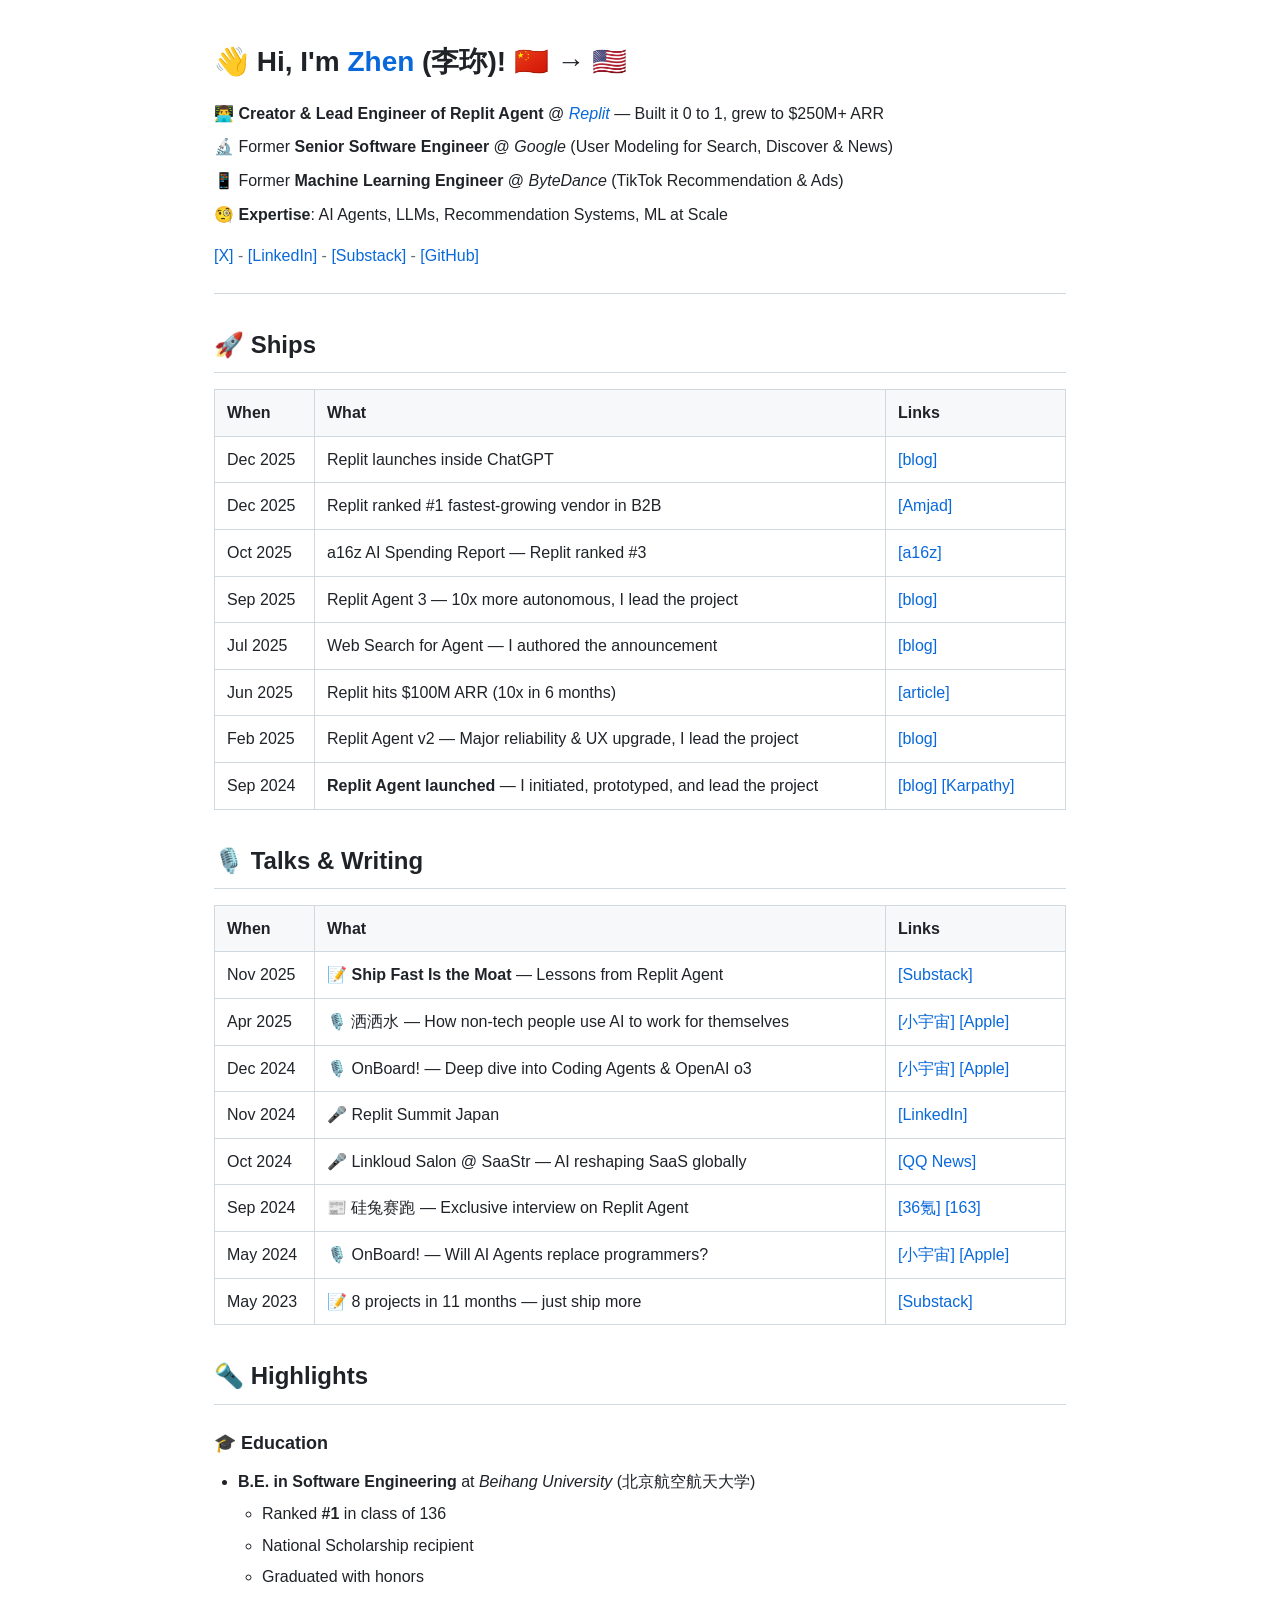
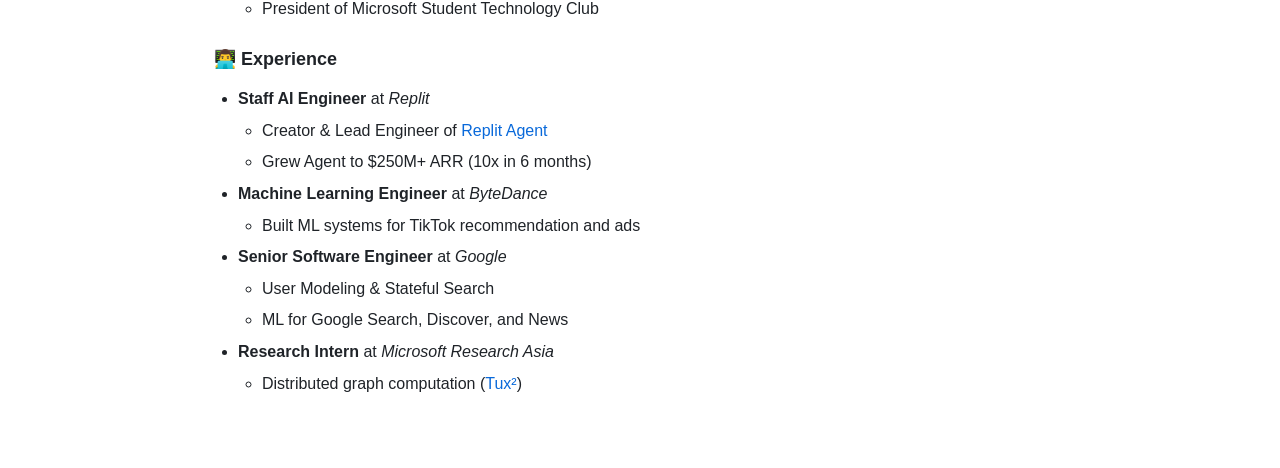
==== commit 6664b9d7: "Update" ====
--- a/index.html
+++ b/index.html
@@ -1 +1 @@
-<!DOCTYPE html><html itemscope itemtype="http://schema.org/WebPage" lang="en"><head><meta content="text/html;charset=utf-8" http-equiv="content-type"><meta content="IE=edge" http-equiv="X-UA-Compatible"><meta content="width=device-width,initial-scale=1" name="viewport" id="viewport"><link href="/images/favicon/apple-icon-57x57.png" rel="apple-touch-icon" sizes="57x57"><link href="/images/favicon/apple-icon-60x60.png" rel="apple-touch-icon" sizes="60x60"><link href="/images/favicon/apple-icon-72x72.png" rel="apple-touch-icon" sizes="72x72"><link href="/images/favicon/apple-icon-76x76.png" rel="apple-touch-icon" sizes="76x76"><link href="/images/favicon/apple-icon-114x114.png" rel="apple-touch-icon" sizes="114x114"><link href="/images/favicon/apple-icon-120x120.png" rel="apple-touch-icon" sizes="120x120"><link href="/images/favicon/apple-icon-144x144.png" rel="apple-touch-icon" sizes="144x144"><link href="/images/favicon/apple-icon-152x152.png" rel="apple-touch-icon" sizes="152x152"><link href="/images/favicon/apple-icon-180x180.png" rel="apple-touch-icon" sizes="180x180"><link href="/images/favicon/android-icon-192x192.png" rel="icon" sizes="192x192" type="image/png"><link href="/images/favicon/favicon-32x32.png" rel="icon" sizes="32x32" type="image/png"><link href="/images/favicon/favicon-96x96.png" rel="icon" sizes="96x96" type="image/png"><link href="/images/favicon/favicon-16x16.png" rel="icon" sizes="16x16" type="image/png"><link href="/images/favicon/manifest.json" rel="manifest"><meta content="#ffffff" name="msapplication-TileColor"><meta content="/images/favicon/ms-icon-144x144.png" name="msapplication-TileImage"><meta content="#ffffff" name="theme-color"><link href="/" rel="canonical"><meta content="website" property="og:type"><meta content="Zhen Li - Creator of Replit Agent" property="og:title"><meta content="Creator & Lead Engineer of Replit Agent. Former Google, ByteDance/TikTok." property="og:description"><meta content="/images/profile.jpeg" property="og:image"><meta content="summary_large_image" name="twitter:card"><meta content="Zhen Li - Creator of Replit Agent" name="twitter:title"><meta content="Creator & Lead Engineer of Replit Agent. Former Google, ByteDance/TikTok." name="twitter:description"><meta content="/images/profile.jpeg" name="twitter:image"><link href="//fonts.googleapis.com/css?family=Source+Sans+Pro:400,700|Raleway:400,800,900" rel="stylesheet" async><script defer src="/static/js/main.517c3dac.js"></script><link href="/static/css/main.091f9ed3.css" rel="stylesheet"><title>Zhen Li</title><meta content="Creator & Lead Engineer of Replit Agent. Former Google, ByteDance/TikTok." name="description" data-rh="true"><link href="http://fonts.googleapis.com" rel="preconnect"></head><body><div id="root"><div class="profile-container"><article class="profile"><header class="profile-header"><h1>👋 Hi, I'm <a href="https://x.com/zhenthebuilder" rel="noopener noreferrer" target="_blank">Zhen</a> (李珎)! 🇨🇳 → 🇺🇸</h1><div class="roles"><p>👨‍💻 <strong>Creator & Lead Engineer of Replit Agent</strong> @ <a href="https://replit.com" rel="noopener noreferrer" target="_blank"><em>Replit</em></a> — Built it 0 to 1, grew to $250M+ ARR</p><p>🔬 Former <strong>Senior Software Engineer</strong> @ <em>Google</em> (User Modeling for Search, Discover & News)</p><p>📱 Former <strong>Machine Learning Engineer</strong> @ <em>ByteDance</em> (TikTok Recommendation & Ads)</p><p>🧐 <strong>Expertise</strong>: AI Agents, LLMs, Recommendation Systems, ML at Scale</p></div><div class="links"><a href="https://x.com/zhenthebuilder" rel="noopener noreferrer" target="_blank">[X]</a><span> - </span><a href="https://linkedin.com/in/zhenthebuilder" rel="noopener noreferrer" target="_blank">[LinkedIn]</a><span> - </span><a href="https://zhenthebuilder.substack.com" rel="noopener noreferrer" target="_blank">[Substack]</a><span> - </span><a href="https://github.com/NExPlain" rel="noopener noreferrer" target="_blank">[GitHub]</a></div></header><section class="section"><h2>🚀 Ships</h2><table><thead><tr><th>When</th><th>What</th><th>Links</th></tr></thead><tbody><tr><td>Dec 2025</td><td>Replit launches inside ChatGPT</td><td><a href="https://blog.replit.com/replit-in-chatgpt" rel="noopener noreferrer" target="_blank">[blog]</a></td></tr><tr><td>Dec 2025</td><td>Replit ranked #1 fastest-growing vendor in B2B</td><td><a href="https://www.linkedin.com/posts/amjadmasad_replit-is-fastest-growing-vendor-in-the-world-activity-7402483964550250497-uhf4" rel="noopener noreferrer" target="_blank">[Amjad]</a></td></tr><tr><td>Oct 2025</td><td>a16z AI Spending Report — Replit ranked #3</td><td><a href="https://a16z.com/the-ai-application-spending-report-where-startup-dollars-really-go/" rel="noopener noreferrer" target="_blank">[a16z]</a></td></tr><tr><td>Sep 2025</td><td>Replit Agent 3 — 10x more autonomous, I lead the project</td><td><a href="https://blog.replit.com/introducing-agent-3" rel="noopener noreferrer" target="_blank">[blog]</a></td></tr><tr><td>Jul 2025</td><td>Web Search for Agent — I authored the announcement</td><td><a href="https://blog.replit.com/web-search" rel="noopener noreferrer" target="_blank">[blog]</a></td></tr><tr><td>Jun 2025</td><td>Replit hits $100M ARR (10x in 6 months)</td><td><a href="https://www.growthunhinged.com/p/replit-growth-journey" rel="noopener noreferrer" target="_blank">[article]</a></td></tr><tr><td>Feb 2025</td><td>Replit Agent v2 — Major reliability & UX upgrade, I lead the project</td><td><a href="https://blog.replit.com/agent-v2" rel="noopener noreferrer" target="_blank">[blog]</a></td></tr><tr><td>Sep 2024</td><td><strong>Replit Agent launched</strong> — I initiated, prototyped, and lead the project</td><td><a href="https://blog.replit.com/introducing-replit-agent" rel="noopener noreferrer" target="_blank">[blog]</a> <a href="https://x.com/karpathy/status/1831776835388285347" rel="noopener noreferrer" target="_blank">[Karpathy]</a></td></tr></tbody></table></section><section class="section"><h2>🎙️ Talks & Writing</h2><table><thead><tr><th>When</th><th>What</th><th>Links</th></tr></thead><tbody><tr><td>Nov 2025</td><td>📝 <strong>Ship Fast Is the Moat</strong> — Lessons from Replit Agent</td><td><a href="https://zhenthebuilder.substack.com/p/ship-fast-is-the-moat-lessons-from" rel="noopener noreferrer" target="_blank">[Substack]</a></td></tr><tr><td>Apr 2025</td><td>🎙️ 洒洒水 — How non-tech people use AI to work for themselves</td><td><a href="https://www.xiaoyuzhoufm.com/episode/67fc7d4a59699d74dc8afd0f" rel="noopener noreferrer" target="_blank">[小宇宙]</a> <a href="https://podcasts.apple.com/cn/podcast/46-%E6%96%87%E7%A7%91%E7%94%9F%E5%A6%82%E4%BD%95%E7%94%A8ai%E7%BB%99%E8%87%AA%E5%B7%B1%E6%89%93%E5%B7%A5-%E5%AF%B9%E8%AF%9D%E5%85%A8%E7%90%83%E6%9C%80%E7%81%ABai-agent-%E5%88%9B%E5%A7%8B%E4%BA%BA/id1618594430?i=1000703445083" rel="noopener noreferrer" target="_blank">[Apple]</a></td></tr><tr><td>Dec 2024</td><td>🎙️ OnBoard! — Deep dive into Coding Agents & OpenAI o3</td><td><a href="https://www.xiaoyuzhoufm.com/episode/6771a1ea15a5fd520e899302" rel="noopener noreferrer" target="_blank">[小宇宙]</a> <a href="https://podcasts.apple.com/us/podcast/ep-66-深度解读coding-agent与openai-o3-中美agent-创业者-研究员与投资人眼里的未来/id1613083252?i=1000682067471" rel="noopener noreferrer" target="_blank">[Apple]</a></td></tr><tr><td>Nov 2024</td><td>🎤 Replit Summit Japan — 4,100 attendees</td><td><a href="https://www.linkedin.com/in/zhenthebuilder/" rel="noopener noreferrer" target="_blank">[LinkedIn]</a></td></tr><tr><td>Oct 2024</td><td>🎤 Linkloud Salon @ SaaStr — AI reshaping SaaS globally</td><td><a href="https://news.qq.com/rain/a/20241013A0643H00" rel="noopener noreferrer" target="_blank">[QQ News]</a></td></tr><tr><td>Sep 2024</td><td>📰 硅兔赛跑 — Exclusive interview on Replit Agent</td><td><a href="https://36kr.com/p/2955060111761544" rel="noopener noreferrer" target="_blank">[36氪]</a> <a href="https://m.163.com/dy/article/JCCB0LPU0511CT9V.html" rel="noopener noreferrer" target="_blank">[163]</a></td></tr><tr><td>May 2024</td><td>🎙️ OnBoard! — Will AI Agents replace programmers?</td><td><a href="https://www.xiaoyuzhoufm.com/episode/66436819251bd96e6c4a1766" rel="noopener noreferrer" target="_blank">[小宇宙]</a> <a href="https://podcasts.apple.com/us/podcast/ep-53-ai-agent%E4%BC%9A%E5%8F%96%E4%BB%A3%E7%A8%8B%E5%BA%8F%E5%91%98%E5%90%97-%E7%A1%AC%E6%A0%B8%E5%AF%B9%E8%AF%9D%E7%A1%85%E8%B0%B7%E9%A1%B6%E5%B0%96%E7%A0%94%E7%A9%B6%E5%91%98%E4%B8%8Eai%E7%8B%AC%E8%A7%92%E5%85%BD-%E8%BD%AF%E4%BB%B6%E5%BC%80%E5%8F%91%E7%9A%84%E6%9C%AA%E6%9D%A5-agent%E7%9A%84%E6%8A%80%E6%9C%AF%E6%9C%AC%E8%B4%A8/id1613083252?i=1000655610468" rel="noopener noreferrer" target="_blank">[Apple]</a></td></tr><tr><td>May 2023</td><td>📝 8 projects in 11 months — just ship more</td><td><a href="https://zhenthebuilder.substack.com" rel="noopener noreferrer" target="_blank">[Substack]</a></td></tr></tbody></table></section><section class="section"><h2>🔦 Highlights</h2><h3>🎓 Education</h3><ul><li><strong>B.E. in Software Engineering</strong> at <em>Beihang University</em> (北京航空航天大学)<ul><li>Ranked <strong>#1</strong> in class of 136</li><li>National Scholarship recipient</li><li>Graduated with honors</li><li>President of Microsoft Student Technology Club</li></ul></li></ul><h3>👨‍💻 Experience</h3><ul><li><strong>Staff AI Engineer</strong> at <em>Replit</em><ul><li>Creator & Lead Engineer of <a href="https://replit.com/agent" rel="noopener noreferrer" target="_blank">Replit Agent</a></li><li>Grew Agent to $250M+ ARR (10x in 6 months)</li></ul></li><li><strong>Machine Learning Engineer</strong> at <em>ByteDance</em><ul><li>Built ML systems for TikTok recommendation and ads</li></ul></li><li><strong>Senior Software Engineer</strong> at <em>Google</em><ul><li>User Modeling & Stateful Search</li><li>ML for Google Search, Discover, and News</li></ul></li><li><strong>Research Intern</strong> at <em>Microsoft Research Asia</em><ul><li>Distributed graph computation (<a href="https://www.usenix.org/conference/nsdi17/technical-sessions/presentation/xiao" rel="noopener noreferrer" target="_blank">Tux²</a>)</li></ul></li></ul></section></article></div></div></body></html>+<!DOCTYPE html><html itemscope itemtype="http://schema.org/WebPage" lang="en"><head><meta content="text/html;charset=utf-8" http-equiv="content-type"><meta content="IE=edge" http-equiv="X-UA-Compatible"><meta content="width=device-width,initial-scale=1" name="viewport" id="viewport"><link href="/images/favicon/apple-icon-57x57.png" rel="apple-touch-icon" sizes="57x57"><link href="/images/favicon/apple-icon-60x60.png" rel="apple-touch-icon" sizes="60x60"><link href="/images/favicon/apple-icon-72x72.png" rel="apple-touch-icon" sizes="72x72"><link href="/images/favicon/apple-icon-76x76.png" rel="apple-touch-icon" sizes="76x76"><link href="/images/favicon/apple-icon-114x114.png" rel="apple-touch-icon" sizes="114x114"><link href="/images/favicon/apple-icon-120x120.png" rel="apple-touch-icon" sizes="120x120"><link href="/images/favicon/apple-icon-144x144.png" rel="apple-touch-icon" sizes="144x144"><link href="/images/favicon/apple-icon-152x152.png" rel="apple-touch-icon" sizes="152x152"><link href="/images/favicon/apple-icon-180x180.png" rel="apple-touch-icon" sizes="180x180"><link href="/images/favicon/android-icon-192x192.png" rel="icon" sizes="192x192" type="image/png"><link href="/images/favicon/favicon-32x32.png" rel="icon" sizes="32x32" type="image/png"><link href="/images/favicon/favicon-96x96.png" rel="icon" sizes="96x96" type="image/png"><link href="/images/favicon/favicon-16x16.png" rel="icon" sizes="16x16" type="image/png"><link href="/images/favicon/manifest.json" rel="manifest"><meta content="#ffffff" name="msapplication-TileColor"><meta content="/images/favicon/ms-icon-144x144.png" name="msapplication-TileImage"><meta content="#ffffff" name="theme-color"><link href="/" rel="canonical"><meta content="website" property="og:type"><meta content="Zhen Li - Creator of Replit Agent" property="og:title"><meta content="Creator & Lead Engineer of Replit Agent. Former Google, ByteDance/TikTok." property="og:description"><meta content="/images/profile.jpeg" property="og:image"><meta content="summary_large_image" name="twitter:card"><meta content="Zhen Li - Creator of Replit Agent" name="twitter:title"><meta content="Creator & Lead Engineer of Replit Agent. Former Google, ByteDance/TikTok." name="twitter:description"><meta content="/images/profile.jpeg" name="twitter:image"><link href="//fonts.googleapis.com/css?family=Source+Sans+Pro:400,700|Raleway:400,800,900" rel="stylesheet" async><script defer src="/static/js/main.5dea1e25.js"></script><link href="/static/css/main.091f9ed3.css" rel="stylesheet"><title>Zhen Li</title><meta content="Creator & Lead Engineer of Replit Agent. Former Google, ByteDance/TikTok." name="description" data-rh="true"><link href="http://fonts.googleapis.com" rel="preconnect"></head><body><div id="root"><div class="profile-container"><article class="profile"><header class="profile-header"><h1>👋 Hi, I'm <a href="https://x.com/zhenthebuilder" rel="noopener noreferrer" target="_blank">Zhen</a> (李珎)! 🇨🇳 → 🇺🇸</h1><div class="roles"><p>👨‍💻 <strong>Creator & Lead Engineer of Replit Agent</strong> @ <a href="https://replit.com" rel="noopener noreferrer" target="_blank"><em>Replit</em></a> — Built it 0 to 1, grew to $250M+ ARR</p><p>🔬 Former <strong>Senior Software Engineer</strong> @ <em>Google</em> (User Modeling for Search, Discover & News)</p><p>📱 Former <strong>Machine Learning Engineer</strong> @ <em>ByteDance</em> (TikTok Recommendation & Ads)</p><p>🧐 <strong>Expertise</strong>: AI Agents, LLMs, Recommendation Systems, ML at Scale</p></div><div class="links"><a href="https://x.com/zhenthebuilder" rel="noopener noreferrer" target="_blank">[X]</a><span> - </span><a href="https://linkedin.com/in/zhenthebuilder" rel="noopener noreferrer" target="_blank">[LinkedIn]</a><span> - </span><a href="https://zhenthebuilder.substack.com" rel="noopener noreferrer" target="_blank">[Substack]</a><span> - </span><a href="https://github.com/NExPlain" rel="noopener noreferrer" target="_blank">[GitHub]</a></div></header><section class="section"><h2>🚀 Ships</h2><table><thead><tr><th>When</th><th>What</th><th>Links</th></tr></thead><tbody><tr><td>Dec 2025</td><td>Replit launches inside ChatGPT</td><td><a href="https://blog.replit.com/replit-in-chatgpt" rel="noopener noreferrer" target="_blank">[blog]</a></td></tr><tr><td>Dec 2025</td><td>Replit ranked #1 fastest-growing vendor in B2B</td><td><a href="https://www.linkedin.com/posts/amjadmasad_replit-is-fastest-growing-vendor-in-the-world-activity-7402483964550250497-uhf4" rel="noopener noreferrer" target="_blank">[Amjad]</a></td></tr><tr><td>Oct 2025</td><td>a16z AI Spending Report — Replit ranked #3</td><td><a href="https://a16z.com/the-ai-application-spending-report-where-startup-dollars-really-go/" rel="noopener noreferrer" target="_blank">[a16z]</a></td></tr><tr><td>Sep 2025</td><td>Replit Agent 3 — 10x more autonomous, I lead the project</td><td><a href="https://blog.replit.com/introducing-agent-3" rel="noopener noreferrer" target="_blank">[blog]</a></td></tr><tr><td>Jul 2025</td><td>Web Search for Agent — I authored the announcement</td><td><a href="https://blog.replit.com/web-search" rel="noopener noreferrer" target="_blank">[blog]</a></td></tr><tr><td>Jun 2025</td><td>Replit hits $100M ARR (10x in 6 months)</td><td><a href="https://www.growthunhinged.com/p/replit-growth-journey" rel="noopener noreferrer" target="_blank">[article]</a></td></tr><tr><td>Feb 2025</td><td>Replit Agent v2 — Major reliability & UX upgrade, I lead the project</td><td><a href="https://blog.replit.com/agent-v2" rel="noopener noreferrer" target="_blank">[blog]</a></td></tr><tr><td>Sep 2024</td><td><strong>Replit Agent launched</strong> — I initiated, prototyped, and lead the project</td><td><a href="https://blog.replit.com/introducing-replit-agent" rel="noopener noreferrer" target="_blank">[blog]</a> <a href="https://x.com/karpathy/status/1831776835388285347" rel="noopener noreferrer" target="_blank">[Karpathy]</a></td></tr></tbody></table></section><section class="section"><h2>🎙️ Talks & Writing</h2><table><thead><tr><th>When</th><th>What</th><th>Links</th></tr></thead><tbody><tr><td>Nov 2025</td><td>📝 <strong>Ship Fast Is the Moat</strong> — Lessons from Replit Agent</td><td><a href="https://zhenthebuilder.substack.com/p/ship-fast-is-the-moat-lessons-from" rel="noopener noreferrer" target="_blank">[Substack]</a></td></tr><tr><td>Apr 2025</td><td>🎙️ 洒洒水 — How non-tech people use AI to work for themselves</td><td><a href="https://www.xiaoyuzhoufm.com/episode/67fc7d4a59699d74dc8afd0f" rel="noopener noreferrer" target="_blank">[小宇宙]</a> <a href="https://podcasts.apple.com/cn/podcast/46-%E6%96%87%E7%A7%91%E7%94%9F%E5%A6%82%E4%BD%95%E7%94%A8ai%E7%BB%99%E8%87%AA%E5%B7%B1%E6%89%93%E5%B7%A5-%E5%AF%B9%E8%AF%9D%E5%85%A8%E7%90%83%E6%9C%80%E7%81%ABai-agent-%E5%88%9B%E5%A7%8B%E4%BA%BA/id1618594430?i=1000703445083" rel="noopener noreferrer" target="_blank">[Apple]</a></td></tr><tr><td>Dec 2024</td><td>🎙️ OnBoard! — Deep dive into Coding Agents & OpenAI o3</td><td><a href="https://www.xiaoyuzhoufm.com/episode/6771a1ea15a5fd520e899302" rel="noopener noreferrer" target="_blank">[小宇宙]</a> <a href="https://podcasts.apple.com/us/podcast/ep-66-深度解读coding-agent与openai-o3-中美agent-创业者-研究员与投资人眼里的未来/id1613083252?i=1000682067471" rel="noopener noreferrer" target="_blank">[Apple]</a></td></tr><tr><td>Nov 2024</td><td>🎤 Replit Summit Japan</td><td><a href="https://www.linkedin.com/posts/zhenthebuilder_exciting-share-insights-with-japanese-replit-activity-7265188978830503936-n53L" rel="noopener noreferrer" target="_blank">[LinkedIn]</a></td></tr><tr><td>Oct 2024</td><td>🎤 Linkloud Salon @ SaaStr — AI reshaping SaaS globally</td><td><a href="https://news.qq.com/rain/a/20241013A0643H00" rel="noopener noreferrer" target="_blank">[QQ News]</a></td></tr><tr><td>Sep 2024</td><td>📰 硅兔赛跑 — Exclusive interview on Replit Agent</td><td><a href="https://36kr.com/p/2955060111761544" rel="noopener noreferrer" target="_blank">[36氪]</a> <a href="https://m.163.com/dy/article/JCCB0LPU0511CT9V.html" rel="noopener noreferrer" target="_blank">[163]</a></td></tr><tr><td>May 2024</td><td>🎙️ OnBoard! — Will AI Agents replace programmers?</td><td><a href="https://www.xiaoyuzhoufm.com/episode/66436819251bd96e6c4a1766" rel="noopener noreferrer" target="_blank">[小宇宙]</a> <a href="https://podcasts.apple.com/us/podcast/ep-53-ai-agent%E4%BC%9A%E5%8F%96%E4%BB%A3%E7%A8%8B%E5%BA%8F%E5%91%98%E5%90%97-%E7%A1%AC%E6%A0%B8%E5%AF%B9%E8%AF%9D%E7%A1%85%E8%B0%B7%E9%A1%B6%E5%B0%96%E7%A0%94%E7%A9%B6%E5%91%98%E4%B8%8Eai%E7%8B%AC%E8%A7%92%E5%85%BD-%E8%BD%AF%E4%BB%B6%E5%BC%80%E5%8F%91%E7%9A%84%E6%9C%AA%E6%9D%A5-agent%E7%9A%84%E6%8A%80%E6%9C%AF%E6%9C%AC%E8%B4%A8/id1613083252?i=1000655610468" rel="noopener noreferrer" target="_blank">[Apple]</a></td></tr><tr><td>May 2023</td><td>📝 8 projects in 11 months — just ship more</td><td><a href="https://zhenthebuilder.substack.com" rel="noopener noreferrer" target="_blank">[Substack]</a></td></tr></tbody></table></section><section class="section"><h2>🔦 Highlights</h2><h3>🎓 Education</h3><ul><li><strong>B.E. in Software Engineering</strong> at <em>Beihang University</em> (北京航空航天大学)<ul><li>Ranked <strong>#1</strong> in class of 136</li><li>National Scholarship recipient</li><li>Graduated with honors</li><li>President of Microsoft Student Technology Club</li></ul></li></ul><h3>👨‍💻 Experience</h3><ul><li><strong>Staff AI Engineer</strong> at <em>Replit</em><ul><li>Creator & Lead Engineer of <a href="https://replit.com/agent" rel="noopener noreferrer" target="_blank">Replit Agent</a></li><li>Grew Agent to $250M+ ARR (10x in 6 months)</li></ul></li><li><strong>Machine Learning Engineer</strong> at <em>ByteDance</em><ul><li>Built ML systems for TikTok recommendation and ads</li></ul></li><li><strong>Senior Software Engineer</strong> at <em>Google</em><ul><li>User Modeling & Stateful Search</li><li>ML for Google Search, Discover, and News</li></ul></li><li><strong>Research Intern</strong> at <em>Microsoft Research Asia</em><ul><li>Distributed graph computation (<a href="https://www.usenix.org/conference/nsdi17/technical-sessions/presentation/xiao" rel="noopener noreferrer" target="_blank">Tux²</a>)</li></ul></li></ul></section></article></div></div></body></html>
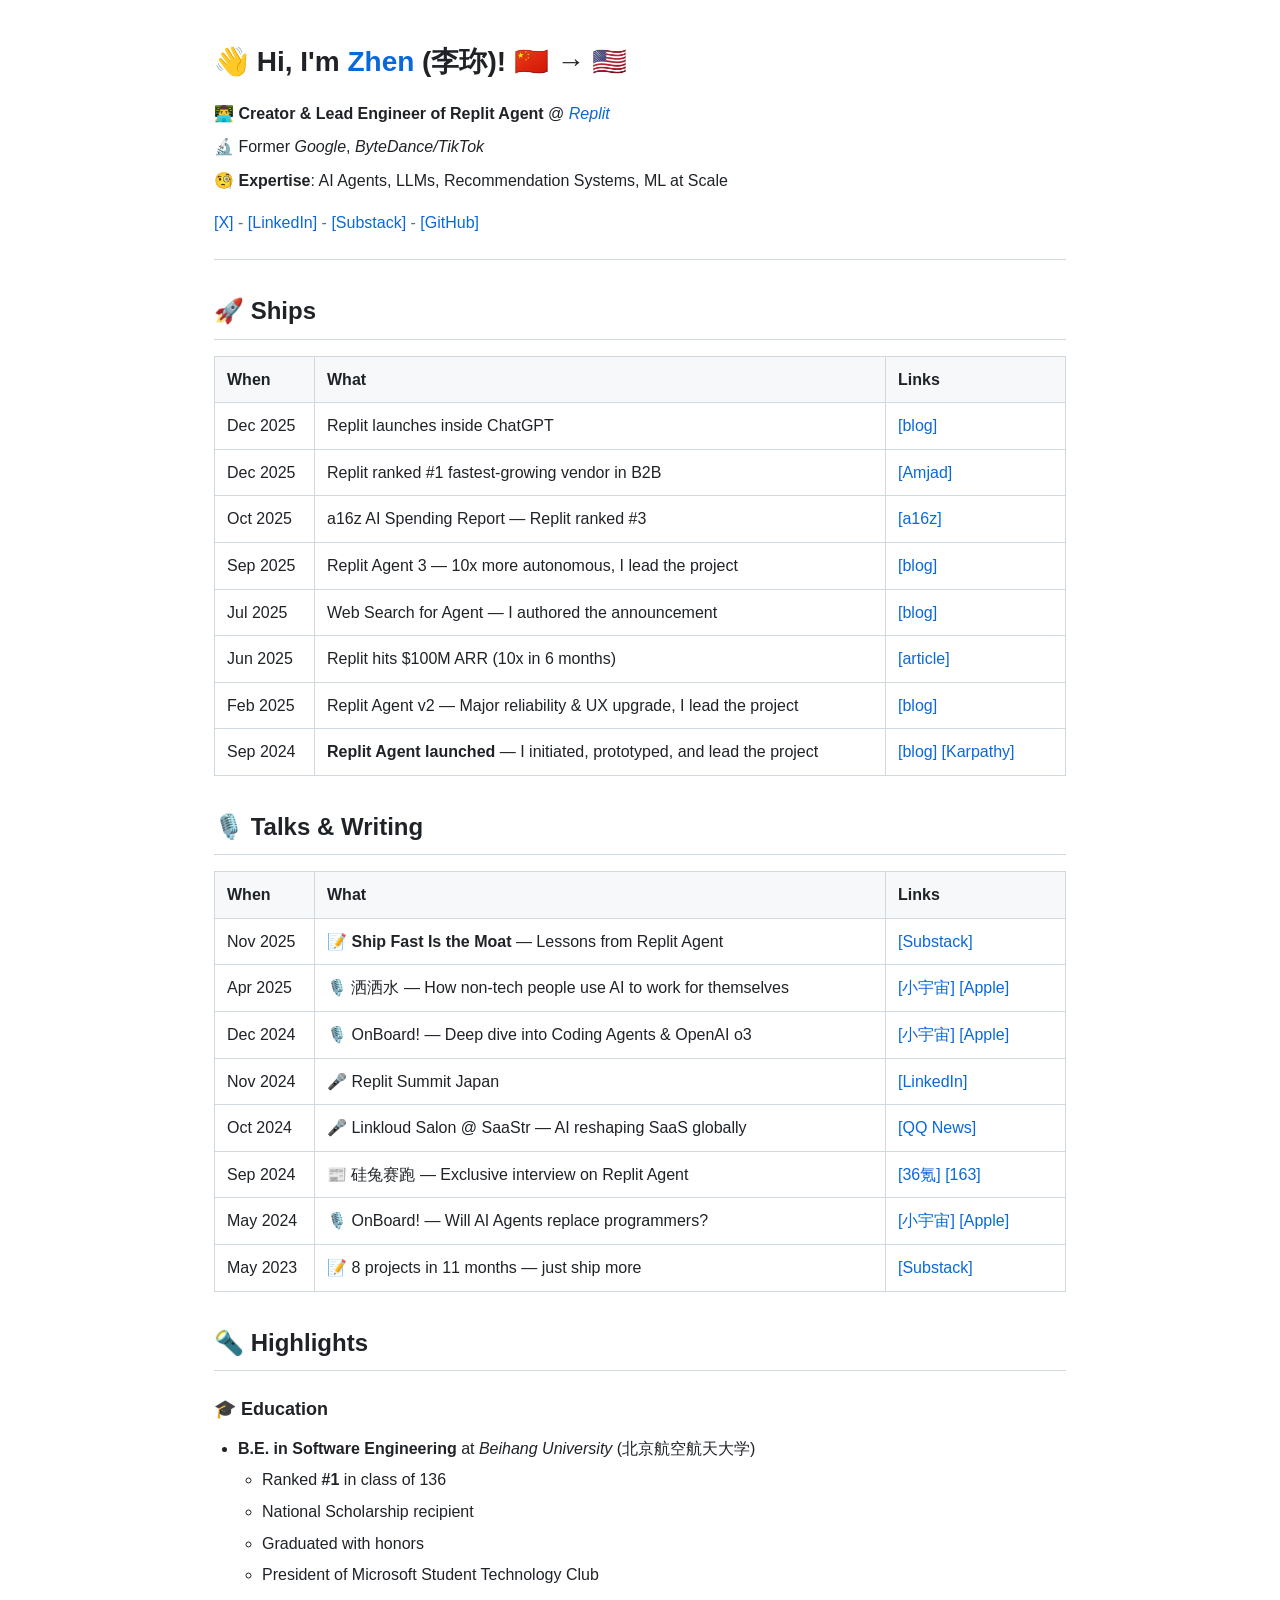
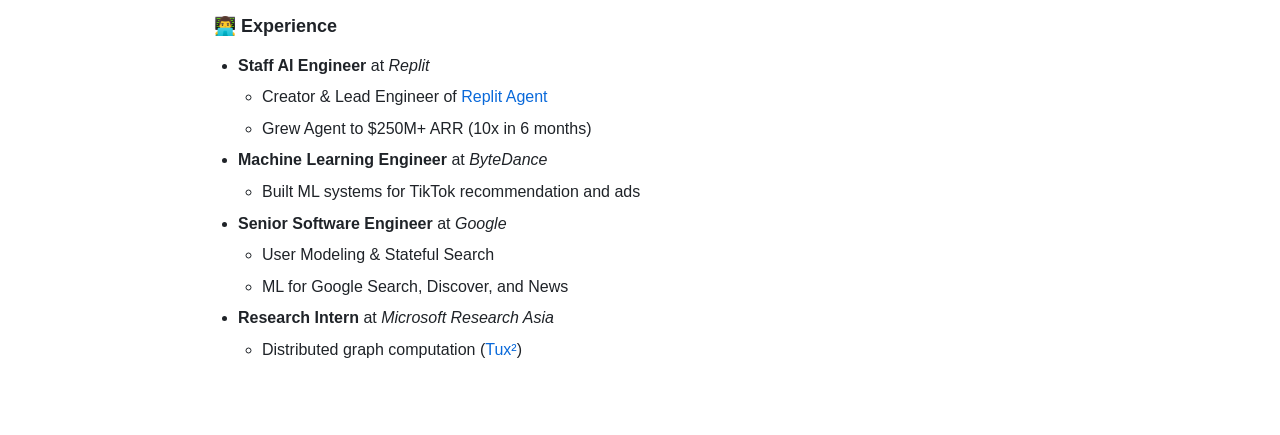
==== commit 8605793b: "Update" ====
--- a/index.html
+++ b/index.html
@@ -1 +1 @@
-<!DOCTYPE html><html itemscope itemtype="http://schema.org/WebPage" lang="en"><head><meta content="text/html;charset=utf-8" http-equiv="content-type"><meta content="IE=edge" http-equiv="X-UA-Compatible"><meta content="width=device-width,initial-scale=1" name="viewport" id="viewport"><link href="/images/favicon/apple-icon-57x57.png" rel="apple-touch-icon" sizes="57x57"><link href="/images/favicon/apple-icon-60x60.png" rel="apple-touch-icon" sizes="60x60"><link href="/images/favicon/apple-icon-72x72.png" rel="apple-touch-icon" sizes="72x72"><link href="/images/favicon/apple-icon-76x76.png" rel="apple-touch-icon" sizes="76x76"><link href="/images/favicon/apple-icon-114x114.png" rel="apple-touch-icon" sizes="114x114"><link href="/images/favicon/apple-icon-120x120.png" rel="apple-touch-icon" sizes="120x120"><link href="/images/favicon/apple-icon-144x144.png" rel="apple-touch-icon" sizes="144x144"><link href="/images/favicon/apple-icon-152x152.png" rel="apple-touch-icon" sizes="152x152"><link href="/images/favicon/apple-icon-180x180.png" rel="apple-touch-icon" sizes="180x180"><link href="/images/favicon/android-icon-192x192.png" rel="icon" sizes="192x192" type="image/png"><link href="/images/favicon/favicon-32x32.png" rel="icon" sizes="32x32" type="image/png"><link href="/images/favicon/favicon-96x96.png" rel="icon" sizes="96x96" type="image/png"><link href="/images/favicon/favicon-16x16.png" rel="icon" sizes="16x16" type="image/png"><link href="/images/favicon/manifest.json" rel="manifest"><meta content="#ffffff" name="msapplication-TileColor"><meta content="/images/favicon/ms-icon-144x144.png" name="msapplication-TileImage"><meta content="#ffffff" name="theme-color"><link href="/" rel="canonical"><meta content="website" property="og:type"><meta content="Zhen Li - Creator of Replit Agent" property="og:title"><meta content="Creator & Lead Engineer of Replit Agent. Former Google, ByteDance/TikTok." property="og:description"><meta content="/images/profile.jpeg" property="og:image"><meta content="summary_large_image" name="twitter:card"><meta content="Zhen Li - Creator of Replit Agent" name="twitter:title"><meta content="Creator & Lead Engineer of Replit Agent. Former Google, ByteDance/TikTok." name="twitter:description"><meta content="/images/profile.jpeg" name="twitter:image"><link href="//fonts.googleapis.com/css?family=Source+Sans+Pro:400,700|Raleway:400,800,900" rel="stylesheet" async><script defer src="/static/js/main.5dea1e25.js"></script><link href="/static/css/main.091f9ed3.css" rel="stylesheet"><title>Zhen Li</title><meta content="Creator & Lead Engineer of Replit Agent. Former Google, ByteDance/TikTok." name="description" data-rh="true"><link href="http://fonts.googleapis.com" rel="preconnect"></head><body><div id="root"><div class="profile-container"><article class="profile"><header class="profile-header"><h1>👋 Hi, I'm <a href="https://x.com/zhenthebuilder" rel="noopener noreferrer" target="_blank">Zhen</a> (李珎)! 🇨🇳 → 🇺🇸</h1><div class="roles"><p>👨‍💻 <strong>Creator & Lead Engineer of Replit Agent</strong> @ <a href="https://replit.com" rel="noopener noreferrer" target="_blank"><em>Replit</em></a> — Built it 0 to 1, grew to $250M+ ARR</p><p>🔬 Former <strong>Senior Software Engineer</strong> @ <em>Google</em> (User Modeling for Search, Discover & News)</p><p>📱 Former <strong>Machine Learning Engineer</strong> @ <em>ByteDance</em> (TikTok Recommendation & Ads)</p><p>🧐 <strong>Expertise</strong>: AI Agents, LLMs, Recommendation Systems, ML at Scale</p></div><div class="links"><a href="https://x.com/zhenthebuilder" rel="noopener noreferrer" target="_blank">[X]</a><span> - </span><a href="https://linkedin.com/in/zhenthebuilder" rel="noopener noreferrer" target="_blank">[LinkedIn]</a><span> - </span><a href="https://zhenthebuilder.substack.com" rel="noopener noreferrer" target="_blank">[Substack]</a><span> - </span><a href="https://github.com/NExPlain" rel="noopener noreferrer" target="_blank">[GitHub]</a></div></header><section class="section"><h2>🚀 Ships</h2><table><thead><tr><th>When</th><th>What</th><th>Links</th></tr></thead><tbody><tr><td>Dec 2025</td><td>Replit launches inside ChatGPT</td><td><a href="https://blog.replit.com/replit-in-chatgpt" rel="noopener noreferrer" target="_blank">[blog]</a></td></tr><tr><td>Dec 2025</td><td>Replit ranked #1 fastest-growing vendor in B2B</td><td><a href="https://www.linkedin.com/posts/amjadmasad_replit-is-fastest-growing-vendor-in-the-world-activity-7402483964550250497-uhf4" rel="noopener noreferrer" target="_blank">[Amjad]</a></td></tr><tr><td>Oct 2025</td><td>a16z AI Spending Report — Replit ranked #3</td><td><a href="https://a16z.com/the-ai-application-spending-report-where-startup-dollars-really-go/" rel="noopener noreferrer" target="_blank">[a16z]</a></td></tr><tr><td>Sep 2025</td><td>Replit Agent 3 — 10x more autonomous, I lead the project</td><td><a href="https://blog.replit.com/introducing-agent-3" rel="noopener noreferrer" target="_blank">[blog]</a></td></tr><tr><td>Jul 2025</td><td>Web Search for Agent — I authored the announcement</td><td><a href="https://blog.replit.com/web-search" rel="noopener noreferrer" target="_blank">[blog]</a></td></tr><tr><td>Jun 2025</td><td>Replit hits $100M ARR (10x in 6 months)</td><td><a href="https://www.growthunhinged.com/p/replit-growth-journey" rel="noopener noreferrer" target="_blank">[article]</a></td></tr><tr><td>Feb 2025</td><td>Replit Agent v2 — Major reliability & UX upgrade, I lead the project</td><td><a href="https://blog.replit.com/agent-v2" rel="noopener noreferrer" target="_blank">[blog]</a></td></tr><tr><td>Sep 2024</td><td><strong>Replit Agent launched</strong> — I initiated, prototyped, and lead the project</td><td><a href="https://blog.replit.com/introducing-replit-agent" rel="noopener noreferrer" target="_blank">[blog]</a> <a href="https://x.com/karpathy/status/1831776835388285347" rel="noopener noreferrer" target="_blank">[Karpathy]</a></td></tr></tbody></table></section><section class="section"><h2>🎙️ Talks & Writing</h2><table><thead><tr><th>When</th><th>What</th><th>Links</th></tr></thead><tbody><tr><td>Nov 2025</td><td>📝 <strong>Ship Fast Is the Moat</strong> — Lessons from Replit Agent</td><td><a href="https://zhenthebuilder.substack.com/p/ship-fast-is-the-moat-lessons-from" rel="noopener noreferrer" target="_blank">[Substack]</a></td></tr><tr><td>Apr 2025</td><td>🎙️ 洒洒水 — How non-tech people use AI to work for themselves</td><td><a href="https://www.xiaoyuzhoufm.com/episode/67fc7d4a59699d74dc8afd0f" rel="noopener noreferrer" target="_blank">[小宇宙]</a> <a href="https://podcasts.apple.com/cn/podcast/46-%E6%96%87%E7%A7%91%E7%94%9F%E5%A6%82%E4%BD%95%E7%94%A8ai%E7%BB%99%E8%87%AA%E5%B7%B1%E6%89%93%E5%B7%A5-%E5%AF%B9%E8%AF%9D%E5%85%A8%E7%90%83%E6%9C%80%E7%81%ABai-agent-%E5%88%9B%E5%A7%8B%E4%BA%BA/id1618594430?i=1000703445083" rel="noopener noreferrer" target="_blank">[Apple]</a></td></tr><tr><td>Dec 2024</td><td>🎙️ OnBoard! — Deep dive into Coding Agents & OpenAI o3</td><td><a href="https://www.xiaoyuzhoufm.com/episode/6771a1ea15a5fd520e899302" rel="noopener noreferrer" target="_blank">[小宇宙]</a> <a href="https://podcasts.apple.com/us/podcast/ep-66-深度解读coding-agent与openai-o3-中美agent-创业者-研究员与投资人眼里的未来/id1613083252?i=1000682067471" rel="noopener noreferrer" target="_blank">[Apple]</a></td></tr><tr><td>Nov 2024</td><td>🎤 Replit Summit Japan</td><td><a href="https://www.linkedin.com/posts/zhenthebuilder_exciting-share-insights-with-japanese-replit-activity-7265188978830503936-n53L" rel="noopener noreferrer" target="_blank">[LinkedIn]</a></td></tr><tr><td>Oct 2024</td><td>🎤 Linkloud Salon @ SaaStr — AI reshaping SaaS globally</td><td><a href="https://news.qq.com/rain/a/20241013A0643H00" rel="noopener noreferrer" target="_blank">[QQ News]</a></td></tr><tr><td>Sep 2024</td><td>📰 硅兔赛跑 — Exclusive interview on Replit Agent</td><td><a href="https://36kr.com/p/2955060111761544" rel="noopener noreferrer" target="_blank">[36氪]</a> <a href="https://m.163.com/dy/article/JCCB0LPU0511CT9V.html" rel="noopener noreferrer" target="_blank">[163]</a></td></tr><tr><td>May 2024</td><td>🎙️ OnBoard! — Will AI Agents replace programmers?</td><td><a href="https://www.xiaoyuzhoufm.com/episode/66436819251bd96e6c4a1766" rel="noopener noreferrer" target="_blank">[小宇宙]</a> <a href="https://podcasts.apple.com/us/podcast/ep-53-ai-agent%E4%BC%9A%E5%8F%96%E4%BB%A3%E7%A8%8B%E5%BA%8F%E5%91%98%E5%90%97-%E7%A1%AC%E6%A0%B8%E5%AF%B9%E8%AF%9D%E7%A1%85%E8%B0%B7%E9%A1%B6%E5%B0%96%E7%A0%94%E7%A9%B6%E5%91%98%E4%B8%8Eai%E7%8B%AC%E8%A7%92%E5%85%BD-%E8%BD%AF%E4%BB%B6%E5%BC%80%E5%8F%91%E7%9A%84%E6%9C%AA%E6%9D%A5-agent%E7%9A%84%E6%8A%80%E6%9C%AF%E6%9C%AC%E8%B4%A8/id1613083252?i=1000655610468" rel="noopener noreferrer" target="_blank">[Apple]</a></td></tr><tr><td>May 2023</td><td>📝 8 projects in 11 months — just ship more</td><td><a href="https://zhenthebuilder.substack.com" rel="noopener noreferrer" target="_blank">[Substack]</a></td></tr></tbody></table></section><section class="section"><h2>🔦 Highlights</h2><h3>🎓 Education</h3><ul><li><strong>B.E. in Software Engineering</strong> at <em>Beihang University</em> (北京航空航天大学)<ul><li>Ranked <strong>#1</strong> in class of 136</li><li>National Scholarship recipient</li><li>Graduated with honors</li><li>President of Microsoft Student Technology Club</li></ul></li></ul><h3>👨‍💻 Experience</h3><ul><li><strong>Staff AI Engineer</strong> at <em>Replit</em><ul><li>Creator & Lead Engineer of <a href="https://replit.com/agent" rel="noopener noreferrer" target="_blank">Replit Agent</a></li><li>Grew Agent to $250M+ ARR (10x in 6 months)</li></ul></li><li><strong>Machine Learning Engineer</strong> at <em>ByteDance</em><ul><li>Built ML systems for TikTok recommendation and ads</li></ul></li><li><strong>Senior Software Engineer</strong> at <em>Google</em><ul><li>User Modeling & Stateful Search</li><li>ML for Google Search, Discover, and News</li></ul></li><li><strong>Research Intern</strong> at <em>Microsoft Research Asia</em><ul><li>Distributed graph computation (<a href="https://www.usenix.org/conference/nsdi17/technical-sessions/presentation/xiao" rel="noopener noreferrer" target="_blank">Tux²</a>)</li></ul></li></ul></section></article></div></div></body></html>+<!DOCTYPE html><html itemscope itemtype="http://schema.org/WebPage" lang="en"><head><meta content="text/html;charset=utf-8" http-equiv="content-type"><meta content="IE=edge" http-equiv="X-UA-Compatible"><meta content="width=device-width,initial-scale=1" name="viewport" id="viewport"><link href="/images/favicon/apple-icon-57x57.png" rel="apple-touch-icon" sizes="57x57"><link href="/images/favicon/apple-icon-60x60.png" rel="apple-touch-icon" sizes="60x60"><link href="/images/favicon/apple-icon-72x72.png" rel="apple-touch-icon" sizes="72x72"><link href="/images/favicon/apple-icon-76x76.png" rel="apple-touch-icon" sizes="76x76"><link href="/images/favicon/apple-icon-114x114.png" rel="apple-touch-icon" sizes="114x114"><link href="/images/favicon/apple-icon-120x120.png" rel="apple-touch-icon" sizes="120x120"><link href="/images/favicon/apple-icon-144x144.png" rel="apple-touch-icon" sizes="144x144"><link href="/images/favicon/apple-icon-152x152.png" rel="apple-touch-icon" sizes="152x152"><link href="/images/favicon/apple-icon-180x180.png" rel="apple-touch-icon" sizes="180x180"><link href="/images/favicon/android-icon-192x192.png" rel="icon" sizes="192x192" type="image/png"><link href="/images/favicon/favicon-32x32.png" rel="icon" sizes="32x32" type="image/png"><link href="/images/favicon/favicon-96x96.png" rel="icon" sizes="96x96" type="image/png"><link href="/images/favicon/favicon-16x16.png" rel="icon" sizes="16x16" type="image/png"><link href="/images/favicon/manifest.json" rel="manifest"><meta content="#ffffff" name="msapplication-TileColor"><meta content="/images/favicon/ms-icon-144x144.png" name="msapplication-TileImage"><meta content="#ffffff" name="theme-color"><link href="/" rel="canonical"><meta content="website" property="og:type"><meta content="Zhen Li - Creator of Replit Agent" property="og:title"><meta content="Creator & Lead Engineer of Replit Agent. Former Google, ByteDance/TikTok." property="og:description"><meta content="/images/profile.jpeg" property="og:image"><meta content="summary_large_image" name="twitter:card"><meta content="Zhen Li - Creator of Replit Agent" name="twitter:title"><meta content="Creator & Lead Engineer of Replit Agent. Former Google, ByteDance/TikTok." name="twitter:description"><meta content="/images/profile.jpeg" name="twitter:image"><link href="//fonts.googleapis.com/css?family=Source+Sans+Pro:400,700|Raleway:400,800,900" rel="stylesheet" async><script defer src="/static/js/main.b3e38ab9.js"></script><link href="/static/css/main.091f9ed3.css" rel="stylesheet"><title>Zhen Li</title><meta content="Creator & Lead Engineer of Replit Agent. Former Google, ByteDance/TikTok." name="description" data-rh="true"><link href="http://fonts.googleapis.com" rel="preconnect"></head><body><div id="root"><div class="profile-container"><article class="profile"><header class="profile-header"><h1>👋 Hi, I'm <a href="https://x.com/zhenthebuilder" rel="noopener noreferrer" target="_blank">Zhen</a> (李珎)! 🇨🇳 → 🇺🇸</h1><div class="roles"><p>👨‍💻 <strong>Creator & Lead Engineer of Replit Agent</strong> @ <a href="https://replit.com" rel="noopener noreferrer" target="_blank"><em>Replit</em></a></p><p>🔬 Former <em>Google</em>, <em>ByteDance/TikTok</em></p><p>🧐 <strong>Expertise</strong>: AI Agents, LLMs, Recommendation Systems, ML at Scale</p></div><div class="links"><a href="https://x.com/zhenthebuilder" rel="noopener noreferrer" target="_blank">[X]</a><span> - </span><a href="https://linkedin.com/in/zhenthebuilder" rel="noopener noreferrer" target="_blank">[LinkedIn]</a><span> - </span><a href="https://zhenthebuilder.substack.com" rel="noopener noreferrer" target="_blank">[Substack]</a><span> - </span><a href="https://github.com/NExPlain" rel="noopener noreferrer" target="_blank">[GitHub]</a></div></header><section class="section"><h2>🚀 Ships</h2><table><thead><tr><th>When</th><th>What</th><th>Links</th></tr></thead><tbody><tr><td>Dec 2025</td><td>Replit launches inside ChatGPT</td><td><a href="https://blog.replit.com/replit-in-chatgpt" rel="noopener noreferrer" target="_blank">[blog]</a></td></tr><tr><td>Dec 2025</td><td>Replit ranked #1 fastest-growing vendor in B2B</td><td><a href="https://www.linkedin.com/posts/amjadmasad_replit-is-fastest-growing-vendor-in-the-world-activity-7402483964550250497-uhf4" rel="noopener noreferrer" target="_blank">[Amjad]</a></td></tr><tr><td>Oct 2025</td><td>a16z AI Spending Report — Replit ranked #3</td><td><a href="https://a16z.com/the-ai-application-spending-report-where-startup-dollars-really-go/" rel="noopener noreferrer" target="_blank">[a16z]</a></td></tr><tr><td>Sep 2025</td><td>Replit Agent 3 — 10x more autonomous, I lead the project</td><td><a href="https://blog.replit.com/introducing-agent-3" rel="noopener noreferrer" target="_blank">[blog]</a></td></tr><tr><td>Jul 2025</td><td>Web Search for Agent — I authored the announcement</td><td><a href="https://blog.replit.com/web-search" rel="noopener noreferrer" target="_blank">[blog]</a></td></tr><tr><td>Jun 2025</td><td>Replit hits $100M ARR (10x in 6 months)</td><td><a href="https://www.growthunhinged.com/p/replit-growth-journey" rel="noopener noreferrer" target="_blank">[article]</a></td></tr><tr><td>Feb 2025</td><td>Replit Agent v2 — Major reliability & UX upgrade, I lead the project</td><td><a href="https://blog.replit.com/agent-v2" rel="noopener noreferrer" target="_blank">[blog]</a></td></tr><tr><td>Sep 2024</td><td><strong>Replit Agent launched</strong> — I initiated, prototyped, and lead the project</td><td><a href="https://blog.replit.com/introducing-replit-agent" rel="noopener noreferrer" target="_blank">[blog]</a> <a href="https://x.com/karpathy/status/1831776835388285347" rel="noopener noreferrer" target="_blank">[Karpathy]</a></td></tr></tbody></table></section><section class="section"><h2>🎙️ Talks & Writing</h2><table><thead><tr><th>When</th><th>What</th><th>Links</th></tr></thead><tbody><tr><td>Nov 2025</td><td>📝 <strong>Ship Fast Is the Moat</strong> — Lessons from Replit Agent</td><td><a href="https://zhenthebuilder.substack.com/p/ship-fast-is-the-moat-lessons-from" rel="noopener noreferrer" target="_blank">[Substack]</a></td></tr><tr><td>Apr 2025</td><td>🎙️ 洒洒水 — How non-tech people use AI to work for themselves</td><td><a href="https://www.xiaoyuzhoufm.com/episode/67fc7d4a59699d74dc8afd0f" rel="noopener noreferrer" target="_blank">[小宇宙]</a> <a href="https://podcasts.apple.com/cn/podcast/46-%E6%96%87%E7%A7%91%E7%94%9F%E5%A6%82%E4%BD%95%E7%94%A8ai%E7%BB%99%E8%87%AA%E5%B7%B1%E6%89%93%E5%B7%A5-%E5%AF%B9%E8%AF%9D%E5%85%A8%E7%90%83%E6%9C%80%E7%81%ABai-agent-%E5%88%9B%E5%A7%8B%E4%BA%BA/id1618594430?i=1000703445083" rel="noopener noreferrer" target="_blank">[Apple]</a></td></tr><tr><td>Dec 2024</td><td>🎙️ OnBoard! — Deep dive into Coding Agents & OpenAI o3</td><td><a href="https://www.xiaoyuzhoufm.com/episode/6771a1ea15a5fd520e899302" rel="noopener noreferrer" target="_blank">[小宇宙]</a> <a href="https://podcasts.apple.com/us/podcast/ep-66-深度解读coding-agent与openai-o3-中美agent-创业者-研究员与投资人眼里的未来/id1613083252?i=1000682067471" rel="noopener noreferrer" target="_blank">[Apple]</a></td></tr><tr><td>Nov 2024</td><td>🎤 Replit Summit Japan</td><td><a href="https://www.linkedin.com/posts/zhenthebuilder_exciting-share-insights-with-japanese-replit-activity-7265188978830503936-n53L" rel="noopener noreferrer" target="_blank">[LinkedIn]</a></td></tr><tr><td>Oct 2024</td><td>🎤 Linkloud Salon @ SaaStr — AI reshaping SaaS globally</td><td><a href="https://news.qq.com/rain/a/20241013A0643H00" rel="noopener noreferrer" target="_blank">[QQ News]</a></td></tr><tr><td>Sep 2024</td><td>📰 硅兔赛跑 — Exclusive interview on Replit Agent</td><td><a href="https://36kr.com/p/2955060111761544" rel="noopener noreferrer" target="_blank">[36氪]</a> <a href="https://m.163.com/dy/article/JCCB0LPU0511CT9V.html" rel="noopener noreferrer" target="_blank">[163]</a></td></tr><tr><td>May 2024</td><td>🎙️ OnBoard! — Will AI Agents replace programmers?</td><td><a href="https://www.xiaoyuzhoufm.com/episode/66436819251bd96e6c4a1766" rel="noopener noreferrer" target="_blank">[小宇宙]</a> <a href="https://podcasts.apple.com/us/podcast/ep-53-ai-agent%E4%BC%9A%E5%8F%96%E4%BB%A3%E7%A8%8B%E5%BA%8F%E5%91%98%E5%90%97-%E7%A1%AC%E6%A0%B8%E5%AF%B9%E8%AF%9D%E7%A1%85%E8%B0%B7%E9%A1%B6%E5%B0%96%E7%A0%94%E7%A9%B6%E5%91%98%E4%B8%8Eai%E7%8B%AC%E8%A7%92%E5%85%BD-%E8%BD%AF%E4%BB%B6%E5%BC%80%E5%8F%91%E7%9A%84%E6%9C%AA%E6%9D%A5-agent%E7%9A%84%E6%8A%80%E6%9C%AF%E6%9C%AC%E8%B4%A8/id1613083252?i=1000655610468" rel="noopener noreferrer" target="_blank">[Apple]</a></td></tr><tr><td>May 2023</td><td>📝 8 projects in 11 months — just ship more</td><td><a href="https://zhenthebuilder.substack.com" rel="noopener noreferrer" target="_blank">[Substack]</a></td></tr></tbody></table></section><section class="section"><h2>🔦 Highlights</h2><h3>🎓 Education</h3><ul><li><strong>B.E. in Software Engineering</strong> at <em>Beihang University</em> (北京航空航天大学)<ul><li>Ranked <strong>#1</strong> in class of 136</li><li>National Scholarship recipient</li><li>Graduated with honors</li><li>President of Microsoft Student Technology Club</li></ul></li></ul><h3>👨‍💻 Experience</h3><ul><li><strong>Staff AI Engineer</strong> at <em>Replit</em><ul><li>Creator & Lead Engineer of <a href="https://replit.com/agent" rel="noopener noreferrer" target="_blank">Replit Agent</a></li><li>Grew Agent to $250M+ ARR (10x in 6 months)</li></ul></li><li><strong>Machine Learning Engineer</strong> at <em>ByteDance</em><ul><li>Built ML systems for TikTok recommendation and ads</li></ul></li><li><strong>Senior Software Engineer</strong> at <em>Google</em><ul><li>User Modeling & Stateful Search</li><li>ML for Google Search, Discover, and News</li></ul></li><li><strong>Research Intern</strong> at <em>Microsoft Research Asia</em><ul><li>Distributed graph computation (<a href="https://www.usenix.org/conference/nsdi17/technical-sessions/presentation/xiao" rel="noopener noreferrer" target="_blank">Tux²</a>)</li></ul></li></ul></section></article></div></div></body></html>
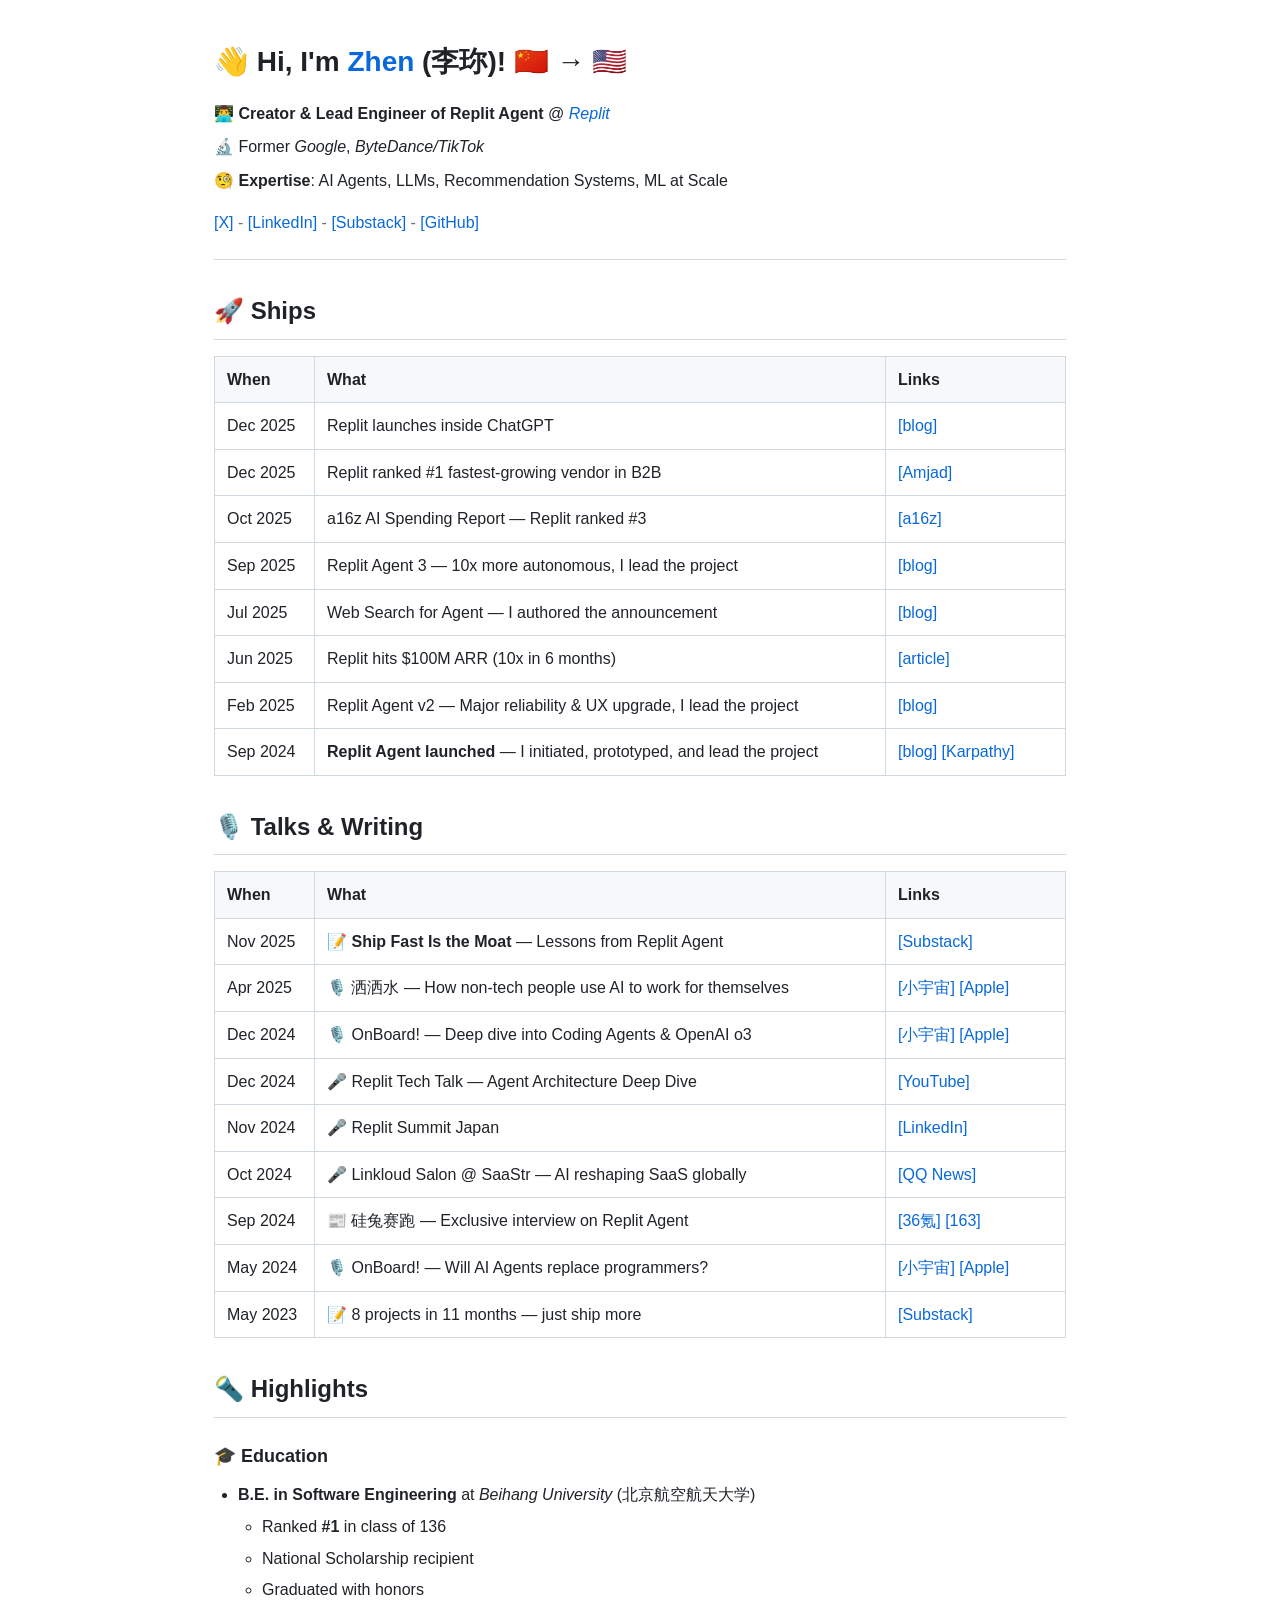
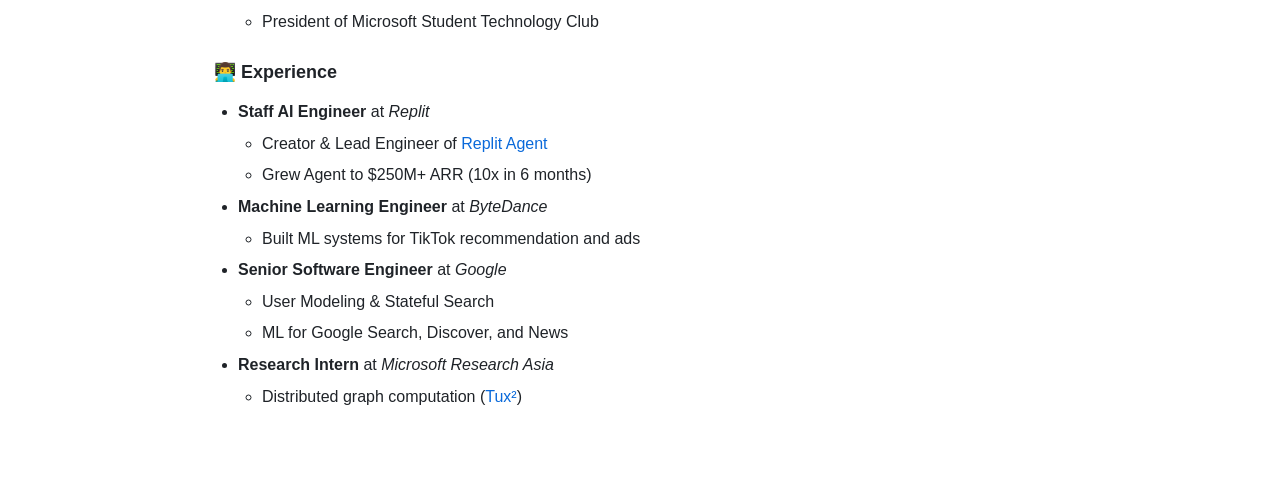
==== commit 7ef64176: "Update" ====
--- a/index.html
+++ b/index.html
@@ -1 +1 @@
-<!DOCTYPE html><html itemscope itemtype="http://schema.org/WebPage" lang="en"><head><meta content="text/html;charset=utf-8" http-equiv="content-type"><meta content="IE=edge" http-equiv="X-UA-Compatible"><meta content="width=device-width,initial-scale=1" name="viewport" id="viewport"><link href="/images/favicon/apple-icon-57x57.png" rel="apple-touch-icon" sizes="57x57"><link href="/images/favicon/apple-icon-60x60.png" rel="apple-touch-icon" sizes="60x60"><link href="/images/favicon/apple-icon-72x72.png" rel="apple-touch-icon" sizes="72x72"><link href="/images/favicon/apple-icon-76x76.png" rel="apple-touch-icon" sizes="76x76"><link href="/images/favicon/apple-icon-114x114.png" rel="apple-touch-icon" sizes="114x114"><link href="/images/favicon/apple-icon-120x120.png" rel="apple-touch-icon" sizes="120x120"><link href="/images/favicon/apple-icon-144x144.png" rel="apple-touch-icon" sizes="144x144"><link href="/images/favicon/apple-icon-152x152.png" rel="apple-touch-icon" sizes="152x152"><link href="/images/favicon/apple-icon-180x180.png" rel="apple-touch-icon" sizes="180x180"><link href="/images/favicon/android-icon-192x192.png" rel="icon" sizes="192x192" type="image/png"><link href="/images/favicon/favicon-32x32.png" rel="icon" sizes="32x32" type="image/png"><link href="/images/favicon/favicon-96x96.png" rel="icon" sizes="96x96" type="image/png"><link href="/images/favicon/favicon-16x16.png" rel="icon" sizes="16x16" type="image/png"><link href="/images/favicon/manifest.json" rel="manifest"><meta content="#ffffff" name="msapplication-TileColor"><meta content="/images/favicon/ms-icon-144x144.png" name="msapplication-TileImage"><meta content="#ffffff" name="theme-color"><link href="/" rel="canonical"><meta content="website" property="og:type"><meta content="Zhen Li - Creator of Replit Agent" property="og:title"><meta content="Creator & Lead Engineer of Replit Agent. Former Google, ByteDance/TikTok." property="og:description"><meta content="/images/profile.jpeg" property="og:image"><meta content="summary_large_image" name="twitter:card"><meta content="Zhen Li - Creator of Replit Agent" name="twitter:title"><meta content="Creator & Lead Engineer of Replit Agent. Former Google, ByteDance/TikTok." name="twitter:description"><meta content="/images/profile.jpeg" name="twitter:image"><link href="//fonts.googleapis.com/css?family=Source+Sans+Pro:400,700|Raleway:400,800,900" rel="stylesheet" async><script defer src="/static/js/main.b3e38ab9.js"></script><link href="/static/css/main.091f9ed3.css" rel="stylesheet"><title>Zhen Li</title><meta content="Creator & Lead Engineer of Replit Agent. Former Google, ByteDance/TikTok." name="description" data-rh="true"><link href="http://fonts.googleapis.com" rel="preconnect"></head><body><div id="root"><div class="profile-container"><article class="profile"><header class="profile-header"><h1>👋 Hi, I'm <a href="https://x.com/zhenthebuilder" rel="noopener noreferrer" target="_blank">Zhen</a> (李珎)! 🇨🇳 → 🇺🇸</h1><div class="roles"><p>👨‍💻 <strong>Creator & Lead Engineer of Replit Agent</strong> @ <a href="https://replit.com" rel="noopener noreferrer" target="_blank"><em>Replit</em></a></p><p>🔬 Former <em>Google</em>, <em>ByteDance/TikTok</em></p><p>🧐 <strong>Expertise</strong>: AI Agents, LLMs, Recommendation Systems, ML at Scale</p></div><div class="links"><a href="https://x.com/zhenthebuilder" rel="noopener noreferrer" target="_blank">[X]</a><span> - </span><a href="https://linkedin.com/in/zhenthebuilder" rel="noopener noreferrer" target="_blank">[LinkedIn]</a><span> - </span><a href="https://zhenthebuilder.substack.com" rel="noopener noreferrer" target="_blank">[Substack]</a><span> - </span><a href="https://github.com/NExPlain" rel="noopener noreferrer" target="_blank">[GitHub]</a></div></header><section class="section"><h2>🚀 Ships</h2><table><thead><tr><th>When</th><th>What</th><th>Links</th></tr></thead><tbody><tr><td>Dec 2025</td><td>Replit launches inside ChatGPT</td><td><a href="https://blog.replit.com/replit-in-chatgpt" rel="noopener noreferrer" target="_blank">[blog]</a></td></tr><tr><td>Dec 2025</td><td>Replit ranked #1 fastest-growing vendor in B2B</td><td><a href="https://www.linkedin.com/posts/amjadmasad_replit-is-fastest-growing-vendor-in-the-world-activity-7402483964550250497-uhf4" rel="noopener noreferrer" target="_blank">[Amjad]</a></td></tr><tr><td>Oct 2025</td><td>a16z AI Spending Report — Replit ranked #3</td><td><a href="https://a16z.com/the-ai-application-spending-report-where-startup-dollars-really-go/" rel="noopener noreferrer" target="_blank">[a16z]</a></td></tr><tr><td>Sep 2025</td><td>Replit Agent 3 — 10x more autonomous, I lead the project</td><td><a href="https://blog.replit.com/introducing-agent-3" rel="noopener noreferrer" target="_blank">[blog]</a></td></tr><tr><td>Jul 2025</td><td>Web Search for Agent — I authored the announcement</td><td><a href="https://blog.replit.com/web-search" rel="noopener noreferrer" target="_blank">[blog]</a></td></tr><tr><td>Jun 2025</td><td>Replit hits $100M ARR (10x in 6 months)</td><td><a href="https://www.growthunhinged.com/p/replit-growth-journey" rel="noopener noreferrer" target="_blank">[article]</a></td></tr><tr><td>Feb 2025</td><td>Replit Agent v2 — Major reliability & UX upgrade, I lead the project</td><td><a href="https://blog.replit.com/agent-v2" rel="noopener noreferrer" target="_blank">[blog]</a></td></tr><tr><td>Sep 2024</td><td><strong>Replit Agent launched</strong> — I initiated, prototyped, and lead the project</td><td><a href="https://blog.replit.com/introducing-replit-agent" rel="noopener noreferrer" target="_blank">[blog]</a> <a href="https://x.com/karpathy/status/1831776835388285347" rel="noopener noreferrer" target="_blank">[Karpathy]</a></td></tr></tbody></table></section><section class="section"><h2>🎙️ Talks & Writing</h2><table><thead><tr><th>When</th><th>What</th><th>Links</th></tr></thead><tbody><tr><td>Nov 2025</td><td>📝 <strong>Ship Fast Is the Moat</strong> — Lessons from Replit Agent</td><td><a href="https://zhenthebuilder.substack.com/p/ship-fast-is-the-moat-lessons-from" rel="noopener noreferrer" target="_blank">[Substack]</a></td></tr><tr><td>Apr 2025</td><td>🎙️ 洒洒水 — How non-tech people use AI to work for themselves</td><td><a href="https://www.xiaoyuzhoufm.com/episode/67fc7d4a59699d74dc8afd0f" rel="noopener noreferrer" target="_blank">[小宇宙]</a> <a href="https://podcasts.apple.com/cn/podcast/46-%E6%96%87%E7%A7%91%E7%94%9F%E5%A6%82%E4%BD%95%E7%94%A8ai%E7%BB%99%E8%87%AA%E5%B7%B1%E6%89%93%E5%B7%A5-%E5%AF%B9%E8%AF%9D%E5%85%A8%E7%90%83%E6%9C%80%E7%81%ABai-agent-%E5%88%9B%E5%A7%8B%E4%BA%BA/id1618594430?i=1000703445083" rel="noopener noreferrer" target="_blank">[Apple]</a></td></tr><tr><td>Dec 2024</td><td>🎙️ OnBoard! — Deep dive into Coding Agents & OpenAI o3</td><td><a href="https://www.xiaoyuzhoufm.com/episode/6771a1ea15a5fd520e899302" rel="noopener noreferrer" target="_blank">[小宇宙]</a> <a href="https://podcasts.apple.com/us/podcast/ep-66-深度解读coding-agent与openai-o3-中美agent-创业者-研究员与投资人眼里的未来/id1613083252?i=1000682067471" rel="noopener noreferrer" target="_blank">[Apple]</a></td></tr><tr><td>Nov 2024</td><td>🎤 Replit Summit Japan</td><td><a href="https://www.linkedin.com/posts/zhenthebuilder_exciting-share-insights-with-japanese-replit-activity-7265188978830503936-n53L" rel="noopener noreferrer" target="_blank">[LinkedIn]</a></td></tr><tr><td>Oct 2024</td><td>🎤 Linkloud Salon @ SaaStr — AI reshaping SaaS globally</td><td><a href="https://news.qq.com/rain/a/20241013A0643H00" rel="noopener noreferrer" target="_blank">[QQ News]</a></td></tr><tr><td>Sep 2024</td><td>📰 硅兔赛跑 — Exclusive interview on Replit Agent</td><td><a href="https://36kr.com/p/2955060111761544" rel="noopener noreferrer" target="_blank">[36氪]</a> <a href="https://m.163.com/dy/article/JCCB0LPU0511CT9V.html" rel="noopener noreferrer" target="_blank">[163]</a></td></tr><tr><td>May 2024</td><td>🎙️ OnBoard! — Will AI Agents replace programmers?</td><td><a href="https://www.xiaoyuzhoufm.com/episode/66436819251bd96e6c4a1766" rel="noopener noreferrer" target="_blank">[小宇宙]</a> <a href="https://podcasts.apple.com/us/podcast/ep-53-ai-agent%E4%BC%9A%E5%8F%96%E4%BB%A3%E7%A8%8B%E5%BA%8F%E5%91%98%E5%90%97-%E7%A1%AC%E6%A0%B8%E5%AF%B9%E8%AF%9D%E7%A1%85%E8%B0%B7%E9%A1%B6%E5%B0%96%E7%A0%94%E7%A9%B6%E5%91%98%E4%B8%8Eai%E7%8B%AC%E8%A7%92%E5%85%BD-%E8%BD%AF%E4%BB%B6%E5%BC%80%E5%8F%91%E7%9A%84%E6%9C%AA%E6%9D%A5-agent%E7%9A%84%E6%8A%80%E6%9C%AF%E6%9C%AC%E8%B4%A8/id1613083252?i=1000655610468" rel="noopener noreferrer" target="_blank">[Apple]</a></td></tr><tr><td>May 2023</td><td>📝 8 projects in 11 months — just ship more</td><td><a href="https://zhenthebuilder.substack.com" rel="noopener noreferrer" target="_blank">[Substack]</a></td></tr></tbody></table></section><section class="section"><h2>🔦 Highlights</h2><h3>🎓 Education</h3><ul><li><strong>B.E. in Software Engineering</strong> at <em>Beihang University</em> (北京航空航天大学)<ul><li>Ranked <strong>#1</strong> in class of 136</li><li>National Scholarship recipient</li><li>Graduated with honors</li><li>President of Microsoft Student Technology Club</li></ul></li></ul><h3>👨‍💻 Experience</h3><ul><li><strong>Staff AI Engineer</strong> at <em>Replit</em><ul><li>Creator & Lead Engineer of <a href="https://replit.com/agent" rel="noopener noreferrer" target="_blank">Replit Agent</a></li><li>Grew Agent to $250M+ ARR (10x in 6 months)</li></ul></li><li><strong>Machine Learning Engineer</strong> at <em>ByteDance</em><ul><li>Built ML systems for TikTok recommendation and ads</li></ul></li><li><strong>Senior Software Engineer</strong> at <em>Google</em><ul><li>User Modeling & Stateful Search</li><li>ML for Google Search, Discover, and News</li></ul></li><li><strong>Research Intern</strong> at <em>Microsoft Research Asia</em><ul><li>Distributed graph computation (<a href="https://www.usenix.org/conference/nsdi17/technical-sessions/presentation/xiao" rel="noopener noreferrer" target="_blank">Tux²</a>)</li></ul></li></ul></section></article></div></div></body></html>+<!DOCTYPE html><html itemscope itemtype="http://schema.org/WebPage" lang="en"><head><meta content="text/html;charset=utf-8" http-equiv="content-type"><meta content="IE=edge" http-equiv="X-UA-Compatible"><meta content="width=device-width,initial-scale=1" name="viewport" id="viewport"><link href="/images/favicon/apple-icon-57x57.png" rel="apple-touch-icon" sizes="57x57"><link href="/images/favicon/apple-icon-60x60.png" rel="apple-touch-icon" sizes="60x60"><link href="/images/favicon/apple-icon-72x72.png" rel="apple-touch-icon" sizes="72x72"><link href="/images/favicon/apple-icon-76x76.png" rel="apple-touch-icon" sizes="76x76"><link href="/images/favicon/apple-icon-114x114.png" rel="apple-touch-icon" sizes="114x114"><link href="/images/favicon/apple-icon-120x120.png" rel="apple-touch-icon" sizes="120x120"><link href="/images/favicon/apple-icon-144x144.png" rel="apple-touch-icon" sizes="144x144"><link href="/images/favicon/apple-icon-152x152.png" rel="apple-touch-icon" sizes="152x152"><link href="/images/favicon/apple-icon-180x180.png" rel="apple-touch-icon" sizes="180x180"><link href="/images/favicon/android-icon-192x192.png" rel="icon" sizes="192x192" type="image/png"><link href="/images/favicon/favicon-32x32.png" rel="icon" sizes="32x32" type="image/png"><link href="/images/favicon/favicon-96x96.png" rel="icon" sizes="96x96" type="image/png"><link href="/images/favicon/favicon-16x16.png" rel="icon" sizes="16x16" type="image/png"><link href="/images/favicon/manifest.json" rel="manifest"><meta content="#ffffff" name="msapplication-TileColor"><meta content="/images/favicon/ms-icon-144x144.png" name="msapplication-TileImage"><meta content="#ffffff" name="theme-color"><link href="/" rel="canonical"><meta content="website" property="og:type"><meta content="Zhen Li - Creator of Replit Agent" property="og:title"><meta content="Creator & Lead Engineer of Replit Agent. Former Google, ByteDance/TikTok." property="og:description"><meta content="/images/profile.jpeg" property="og:image"><meta content="summary_large_image" name="twitter:card"><meta content="Zhen Li - Creator of Replit Agent" name="twitter:title"><meta content="Creator & Lead Engineer of Replit Agent. Former Google, ByteDance/TikTok." name="twitter:description"><meta content="/images/profile.jpeg" name="twitter:image"><link href="//fonts.googleapis.com/css?family=Source+Sans+Pro:400,700|Raleway:400,800,900" rel="stylesheet" async><script defer src="/static/js/main.28a0eb89.js"></script><link href="/static/css/main.091f9ed3.css" rel="stylesheet"><title>Zhen Li</title><meta content="Creator & Lead Engineer of Replit Agent. Former Google, ByteDance/TikTok." name="description" data-rh="true"><link href="http://fonts.googleapis.com" rel="preconnect"></head><body><div id="root"><div class="profile-container"><article class="profile"><header class="profile-header"><h1>👋 Hi, I'm <a href="https://x.com/zhenthebuilder" rel="noopener noreferrer" target="_blank">Zhen</a> (李珎)! 🇨🇳 → 🇺🇸</h1><div class="roles"><p>👨‍💻 <strong>Creator & Lead Engineer of Replit Agent</strong> @ <a href="https://replit.com" rel="noopener noreferrer" target="_blank"><em>Replit</em></a></p><p>🔬 Former <em>Google</em>, <em>ByteDance/TikTok</em></p><p>🧐 <strong>Expertise</strong>: AI Agents, LLMs, Recommendation Systems, ML at Scale</p></div><div class="links"><a href="https://x.com/zhenthebuilder" rel="noopener noreferrer" target="_blank">[X]</a><span> - </span><a href="https://linkedin.com/in/zhenthebuilder" rel="noopener noreferrer" target="_blank">[LinkedIn]</a><span> - </span><a href="https://zhenthebuilder.substack.com" rel="noopener noreferrer" target="_blank">[Substack]</a><span> - </span><a href="https://github.com/NExPlain" rel="noopener noreferrer" target="_blank">[GitHub]</a></div></header><section class="section"><h2>🚀 Ships</h2><table><thead><tr><th>When</th><th>What</th><th>Links</th></tr></thead><tbody><tr><td>Dec 2025</td><td>Replit launches inside ChatGPT</td><td><a href="https://blog.replit.com/replit-in-chatgpt" rel="noopener noreferrer" target="_blank">[blog]</a></td></tr><tr><td>Dec 2025</td><td>Replit ranked #1 fastest-growing vendor in B2B</td><td><a href="https://www.linkedin.com/posts/amjadmasad_replit-is-fastest-growing-vendor-in-the-world-activity-7402483964550250497-uhf4" rel="noopener noreferrer" target="_blank">[Amjad]</a></td></tr><tr><td>Oct 2025</td><td>a16z AI Spending Report — Replit ranked #3</td><td><a href="https://a16z.com/the-ai-application-spending-report-where-startup-dollars-really-go/" rel="noopener noreferrer" target="_blank">[a16z]</a></td></tr><tr><td>Sep 2025</td><td>Replit Agent 3 — 10x more autonomous, I lead the project</td><td><a href="https://blog.replit.com/introducing-agent-3" rel="noopener noreferrer" target="_blank">[blog]</a></td></tr><tr><td>Jul 2025</td><td>Web Search for Agent — I authored the announcement</td><td><a href="https://blog.replit.com/web-search" rel="noopener noreferrer" target="_blank">[blog]</a></td></tr><tr><td>Jun 2025</td><td>Replit hits $100M ARR (10x in 6 months)</td><td><a href="https://www.growthunhinged.com/p/replit-growth-journey" rel="noopener noreferrer" target="_blank">[article]</a></td></tr><tr><td>Feb 2025</td><td>Replit Agent v2 — Major reliability & UX upgrade, I lead the project</td><td><a href="https://blog.replit.com/agent-v2" rel="noopener noreferrer" target="_blank">[blog]</a></td></tr><tr><td>Sep 2024</td><td><strong>Replit Agent launched</strong> — I initiated, prototyped, and lead the project</td><td><a href="https://blog.replit.com/introducing-replit-agent" rel="noopener noreferrer" target="_blank">[blog]</a> <a href="https://x.com/karpathy/status/1831776835388285347" rel="noopener noreferrer" target="_blank">[Karpathy]</a></td></tr></tbody></table></section><section class="section"><h2>🎙️ Talks & Writing</h2><table><thead><tr><th>When</th><th>What</th><th>Links</th></tr></thead><tbody><tr><td>Nov 2025</td><td>📝 <strong>Ship Fast Is the Moat</strong> — Lessons from Replit Agent</td><td><a href="https://zhenthebuilder.substack.com/p/ship-fast-is-the-moat-lessons-from" rel="noopener noreferrer" target="_blank">[Substack]</a></td></tr><tr><td>Apr 2025</td><td>🎙️ 洒洒水 — How non-tech people use AI to work for themselves</td><td><a href="https://www.xiaoyuzhoufm.com/episode/67fc7d4a59699d74dc8afd0f" rel="noopener noreferrer" target="_blank">[小宇宙]</a> <a href="https://podcasts.apple.com/cn/podcast/46-%E6%96%87%E7%A7%91%E7%94%9F%E5%A6%82%E4%BD%95%E7%94%A8ai%E7%BB%99%E8%87%AA%E5%B7%B1%E6%89%93%E5%B7%A5-%E5%AF%B9%E8%AF%9D%E5%85%A8%E7%90%83%E6%9C%80%E7%81%ABai-agent-%E5%88%9B%E5%A7%8B%E4%BA%BA/id1618594430?i=1000703445083" rel="noopener noreferrer" target="_blank">[Apple]</a></td></tr><tr><td>Dec 2024</td><td>🎙️ OnBoard! — Deep dive into Coding Agents & OpenAI o3</td><td><a href="https://www.xiaoyuzhoufm.com/episode/6771a1ea15a5fd520e899302" rel="noopener noreferrer" target="_blank">[小宇宙]</a> <a href="https://podcasts.apple.com/us/podcast/ep-66-深度解读coding-agent与openai-o3-中美agent-创业者-研究员与投资人眼里的未来/id1613083252?i=1000682067471" rel="noopener noreferrer" target="_blank">[Apple]</a></td></tr><tr><td>Dec 2024</td><td>🎤 Replit Tech Talk — Agent Architecture Deep Dive</td><td><a href="https://www.youtube.com/watch?v=dtuwxIJrnS0" rel="noopener noreferrer" target="_blank">[YouTube]</a></td></tr><tr><td>Nov 2024</td><td>🎤 Replit Summit Japan</td><td><a href="https://www.linkedin.com/posts/zhenthebuilder_exciting-share-insights-with-japanese-replit-activity-7265188978830503936-n53L" rel="noopener noreferrer" target="_blank">[LinkedIn]</a></td></tr><tr><td>Oct 2024</td><td>🎤 Linkloud Salon @ SaaStr — AI reshaping SaaS globally</td><td><a href="https://news.qq.com/rain/a/20241013A0643H00" rel="noopener noreferrer" target="_blank">[QQ News]</a></td></tr><tr><td>Sep 2024</td><td>📰 硅兔赛跑 — Exclusive interview on Replit Agent</td><td><a href="https://36kr.com/p/2955060111761544" rel="noopener noreferrer" target="_blank">[36氪]</a> <a href="https://m.163.com/dy/article/JCCB0LPU0511CT9V.html" rel="noopener noreferrer" target="_blank">[163]</a></td></tr><tr><td>May 2024</td><td>🎙️ OnBoard! — Will AI Agents replace programmers?</td><td><a href="https://www.xiaoyuzhoufm.com/episode/66436819251bd96e6c4a1766" rel="noopener noreferrer" target="_blank">[小宇宙]</a> <a href="https://podcasts.apple.com/us/podcast/ep-53-ai-agent%E4%BC%9A%E5%8F%96%E4%BB%A3%E7%A8%8B%E5%BA%8F%E5%91%98%E5%90%97-%E7%A1%AC%E6%A0%B8%E5%AF%B9%E8%AF%9D%E7%A1%85%E8%B0%B7%E9%A1%B6%E5%B0%96%E7%A0%94%E7%A9%B6%E5%91%98%E4%B8%8Eai%E7%8B%AC%E8%A7%92%E5%85%BD-%E8%BD%AF%E4%BB%B6%E5%BC%80%E5%8F%91%E7%9A%84%E6%9C%AA%E6%9D%A5-agent%E7%9A%84%E6%8A%80%E6%9C%AF%E6%9C%AC%E8%B4%A8/id1613083252?i=1000655610468" rel="noopener noreferrer" target="_blank">[Apple]</a></td></tr><tr><td>May 2023</td><td>📝 8 projects in 11 months — just ship more</td><td><a href="https://zhenthebuilder.substack.com" rel="noopener noreferrer" target="_blank">[Substack]</a></td></tr></tbody></table></section><section class="section"><h2>🔦 Highlights</h2><h3>🎓 Education</h3><ul><li><strong>B.E. in Software Engineering</strong> at <em>Beihang University</em> (北京航空航天大学)<ul><li>Ranked <strong>#1</strong> in class of 136</li><li>National Scholarship recipient</li><li>Graduated with honors</li><li>President of Microsoft Student Technology Club</li></ul></li></ul><h3>👨‍💻 Experience</h3><ul><li><strong>Staff AI Engineer</strong> at <em>Replit</em><ul><li>Creator & Lead Engineer of <a href="https://replit.com/agent" rel="noopener noreferrer" target="_blank">Replit Agent</a></li><li>Grew Agent to $250M+ ARR (10x in 6 months)</li></ul></li><li><strong>Machine Learning Engineer</strong> at <em>ByteDance</em><ul><li>Built ML systems for TikTok recommendation and ads</li></ul></li><li><strong>Senior Software Engineer</strong> at <em>Google</em><ul><li>User Modeling & Stateful Search</li><li>ML for Google Search, Discover, and News</li></ul></li><li><strong>Research Intern</strong> at <em>Microsoft Research Asia</em><ul><li>Distributed graph computation (<a href="https://www.usenix.org/conference/nsdi17/technical-sessions/presentation/xiao" rel="noopener noreferrer" target="_blank">Tux²</a>)</li></ul></li></ul></section></article></div></div></body></html>
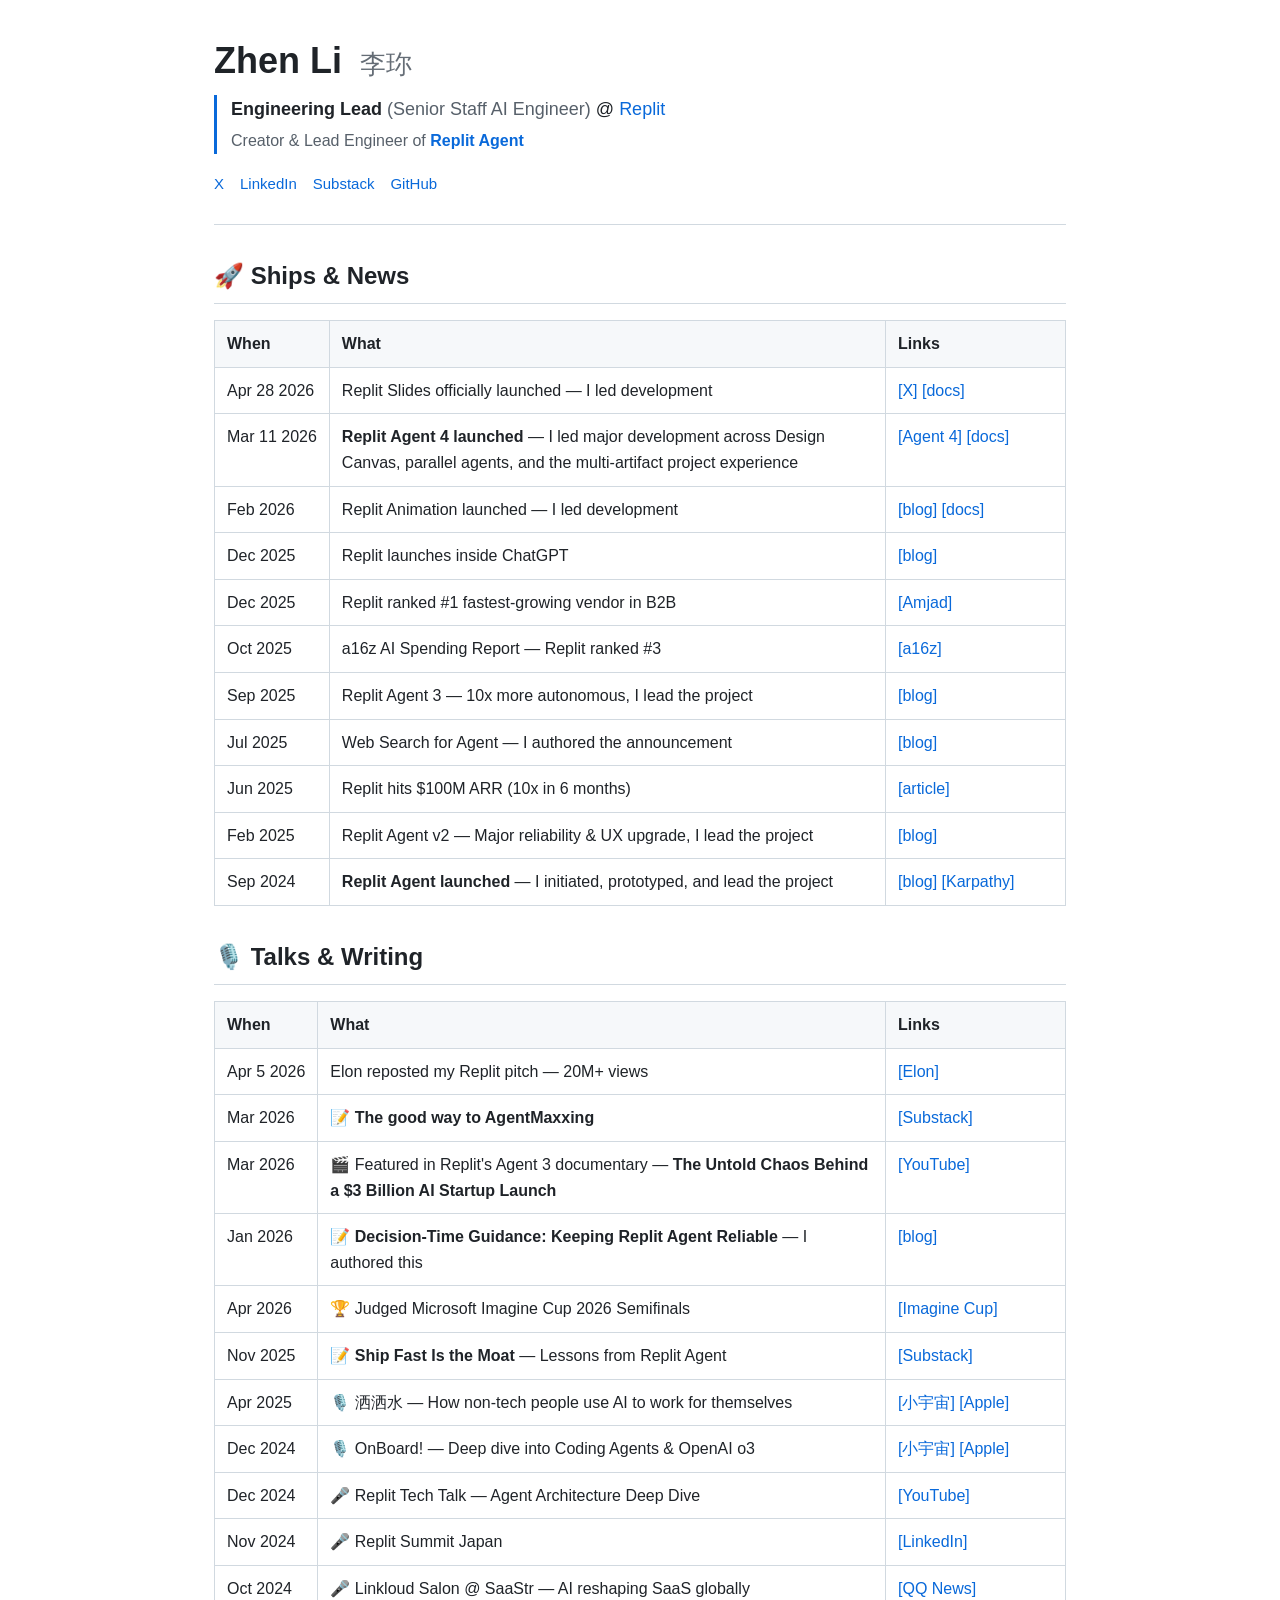
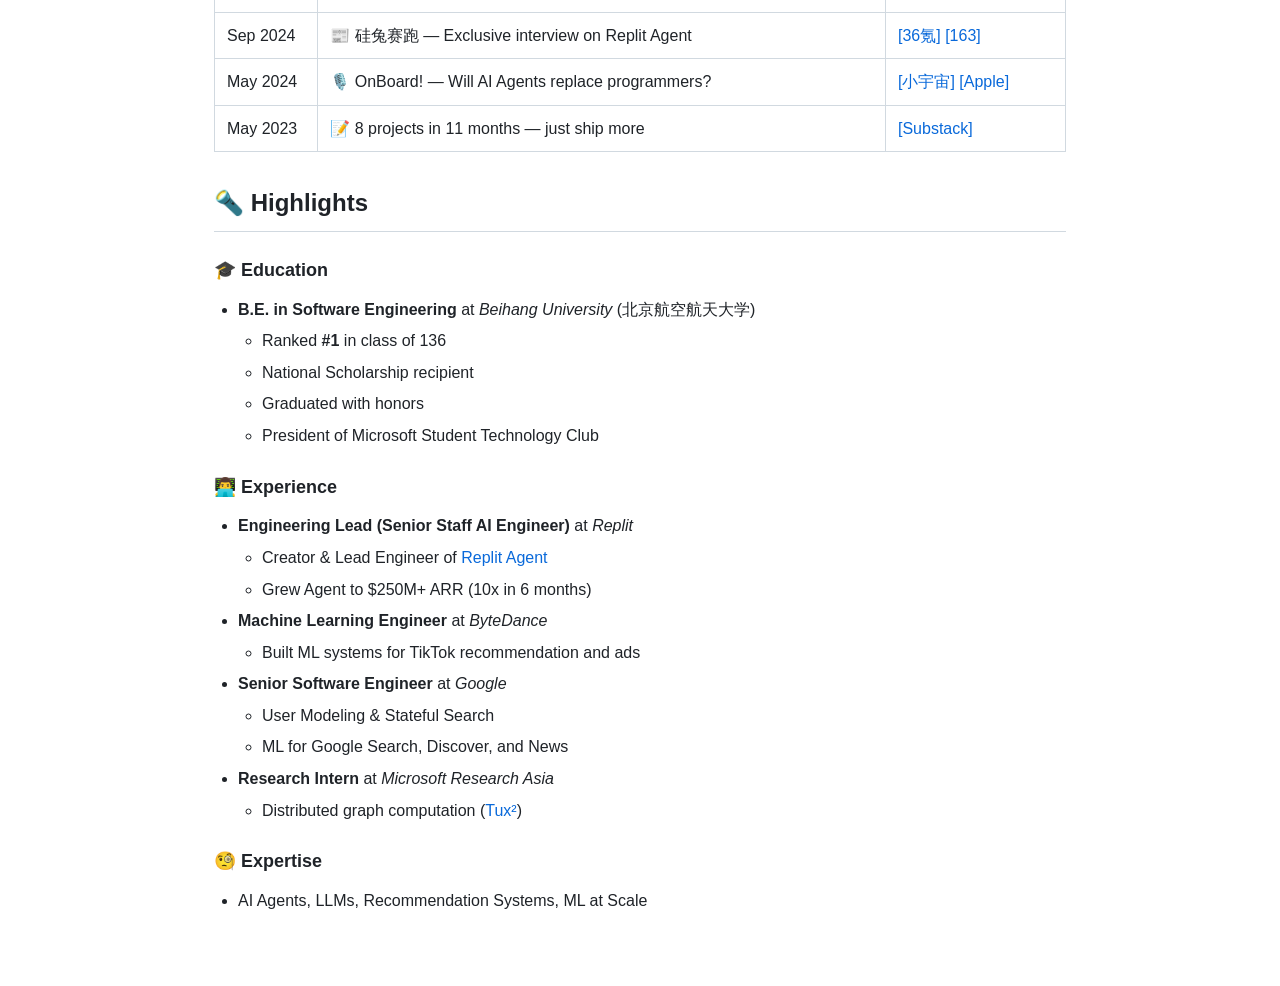
==== commit 165cbf9e: "Update personal site profile and news" ====
--- a/index.html
+++ b/index.html
@@ -1 +1,288 @@
-<!DOCTYPE html><html itemscope itemtype="http://schema.org/WebPage" lang="en"><head><meta content="text/html;charset=utf-8" http-equiv="content-type"><meta content="IE=edge" http-equiv="X-UA-Compatible"><meta content="width=device-width,initial-scale=1" name="viewport" id="viewport"><link href="/images/favicon/apple-icon-57x57.png" rel="apple-touch-icon" sizes="57x57"><link href="/images/favicon/apple-icon-60x60.png" rel="apple-touch-icon" sizes="60x60"><link href="/images/favicon/apple-icon-72x72.png" rel="apple-touch-icon" sizes="72x72"><link href="/images/favicon/apple-icon-76x76.png" rel="apple-touch-icon" sizes="76x76"><link href="/images/favicon/apple-icon-114x114.png" rel="apple-touch-icon" sizes="114x114"><link href="/images/favicon/apple-icon-120x120.png" rel="apple-touch-icon" sizes="120x120"><link href="/images/favicon/apple-icon-144x144.png" rel="apple-touch-icon" sizes="144x144"><link href="/images/favicon/apple-icon-152x152.png" rel="apple-touch-icon" sizes="152x152"><link href="/images/favicon/apple-icon-180x180.png" rel="apple-touch-icon" sizes="180x180"><link href="/images/favicon/android-icon-192x192.png" rel="icon" sizes="192x192" type="image/png"><link href="/images/favicon/favicon-32x32.png" rel="icon" sizes="32x32" type="image/png"><link href="/images/favicon/favicon-96x96.png" rel="icon" sizes="96x96" type="image/png"><link href="/images/favicon/favicon-16x16.png" rel="icon" sizes="16x16" type="image/png"><link href="/images/favicon/manifest.json" rel="manifest"><meta content="#ffffff" name="msapplication-TileColor"><meta content="/images/favicon/ms-icon-144x144.png" name="msapplication-TileImage"><meta content="#ffffff" name="theme-color"><link href="/" rel="canonical"><meta content="website" property="og:type"><meta content="Zhen Li - Creator of Replit Agent" property="og:title"><meta content="Creator & Lead Engineer of Replit Agent. Former Google, ByteDance/TikTok." property="og:description"><meta content="/images/profile.jpeg" property="og:image"><meta content="summary_large_image" name="twitter:card"><meta content="Zhen Li - Creator of Replit Agent" name="twitter:title"><meta content="Creator & Lead Engineer of Replit Agent. Former Google, ByteDance/TikTok." name="twitter:description"><meta content="/images/profile.jpeg" name="twitter:image"><link href="//fonts.googleapis.com/css?family=Source+Sans+Pro:400,700|Raleway:400,800,900" rel="stylesheet" async><script defer src="/static/js/main.28a0eb89.js"></script><link href="/static/css/main.091f9ed3.css" rel="stylesheet"><title>Zhen Li</title><meta content="Creator & Lead Engineer of Replit Agent. Former Google, ByteDance/TikTok." name="description" data-rh="true"><link href="http://fonts.googleapis.com" rel="preconnect"></head><body><div id="root"><div class="profile-container"><article class="profile"><header class="profile-header"><h1>👋 Hi, I'm <a href="https://x.com/zhenthebuilder" rel="noopener noreferrer" target="_blank">Zhen</a> (李珎)! 🇨🇳 → 🇺🇸</h1><div class="roles"><p>👨‍💻 <strong>Creator & Lead Engineer of Replit Agent</strong> @ <a href="https://replit.com" rel="noopener noreferrer" target="_blank"><em>Replit</em></a></p><p>🔬 Former <em>Google</em>, <em>ByteDance/TikTok</em></p><p>🧐 <strong>Expertise</strong>: AI Agents, LLMs, Recommendation Systems, ML at Scale</p></div><div class="links"><a href="https://x.com/zhenthebuilder" rel="noopener noreferrer" target="_blank">[X]</a><span> - </span><a href="https://linkedin.com/in/zhenthebuilder" rel="noopener noreferrer" target="_blank">[LinkedIn]</a><span> - </span><a href="https://zhenthebuilder.substack.com" rel="noopener noreferrer" target="_blank">[Substack]</a><span> - </span><a href="https://github.com/NExPlain" rel="noopener noreferrer" target="_blank">[GitHub]</a></div></header><section class="section"><h2>🚀 Ships</h2><table><thead><tr><th>When</th><th>What</th><th>Links</th></tr></thead><tbody><tr><td>Dec 2025</td><td>Replit launches inside ChatGPT</td><td><a href="https://blog.replit.com/replit-in-chatgpt" rel="noopener noreferrer" target="_blank">[blog]</a></td></tr><tr><td>Dec 2025</td><td>Replit ranked #1 fastest-growing vendor in B2B</td><td><a href="https://www.linkedin.com/posts/amjadmasad_replit-is-fastest-growing-vendor-in-the-world-activity-7402483964550250497-uhf4" rel="noopener noreferrer" target="_blank">[Amjad]</a></td></tr><tr><td>Oct 2025</td><td>a16z AI Spending Report — Replit ranked #3</td><td><a href="https://a16z.com/the-ai-application-spending-report-where-startup-dollars-really-go/" rel="noopener noreferrer" target="_blank">[a16z]</a></td></tr><tr><td>Sep 2025</td><td>Replit Agent 3 — 10x more autonomous, I lead the project</td><td><a href="https://blog.replit.com/introducing-agent-3" rel="noopener noreferrer" target="_blank">[blog]</a></td></tr><tr><td>Jul 2025</td><td>Web Search for Agent — I authored the announcement</td><td><a href="https://blog.replit.com/web-search" rel="noopener noreferrer" target="_blank">[blog]</a></td></tr><tr><td>Jun 2025</td><td>Replit hits $100M ARR (10x in 6 months)</td><td><a href="https://www.growthunhinged.com/p/replit-growth-journey" rel="noopener noreferrer" target="_blank">[article]</a></td></tr><tr><td>Feb 2025</td><td>Replit Agent v2 — Major reliability & UX upgrade, I lead the project</td><td><a href="https://blog.replit.com/agent-v2" rel="noopener noreferrer" target="_blank">[blog]</a></td></tr><tr><td>Sep 2024</td><td><strong>Replit Agent launched</strong> — I initiated, prototyped, and lead the project</td><td><a href="https://blog.replit.com/introducing-replit-agent" rel="noopener noreferrer" target="_blank">[blog]</a> <a href="https://x.com/karpathy/status/1831776835388285347" rel="noopener noreferrer" target="_blank">[Karpathy]</a></td></tr></tbody></table></section><section class="section"><h2>🎙️ Talks & Writing</h2><table><thead><tr><th>When</th><th>What</th><th>Links</th></tr></thead><tbody><tr><td>Nov 2025</td><td>📝 <strong>Ship Fast Is the Moat</strong> — Lessons from Replit Agent</td><td><a href="https://zhenthebuilder.substack.com/p/ship-fast-is-the-moat-lessons-from" rel="noopener noreferrer" target="_blank">[Substack]</a></td></tr><tr><td>Apr 2025</td><td>🎙️ 洒洒水 — How non-tech people use AI to work for themselves</td><td><a href="https://www.xiaoyuzhoufm.com/episode/67fc7d4a59699d74dc8afd0f" rel="noopener noreferrer" target="_blank">[小宇宙]</a> <a href="https://podcasts.apple.com/cn/podcast/46-%E6%96%87%E7%A7%91%E7%94%9F%E5%A6%82%E4%BD%95%E7%94%A8ai%E7%BB%99%E8%87%AA%E5%B7%B1%E6%89%93%E5%B7%A5-%E5%AF%B9%E8%AF%9D%E5%85%A8%E7%90%83%E6%9C%80%E7%81%ABai-agent-%E5%88%9B%E5%A7%8B%E4%BA%BA/id1618594430?i=1000703445083" rel="noopener noreferrer" target="_blank">[Apple]</a></td></tr><tr><td>Dec 2024</td><td>🎙️ OnBoard! — Deep dive into Coding Agents & OpenAI o3</td><td><a href="https://www.xiaoyuzhoufm.com/episode/6771a1ea15a5fd520e899302" rel="noopener noreferrer" target="_blank">[小宇宙]</a> <a href="https://podcasts.apple.com/us/podcast/ep-66-深度解读coding-agent与openai-o3-中美agent-创业者-研究员与投资人眼里的未来/id1613083252?i=1000682067471" rel="noopener noreferrer" target="_blank">[Apple]</a></td></tr><tr><td>Dec 2024</td><td>🎤 Replit Tech Talk — Agent Architecture Deep Dive</td><td><a href="https://www.youtube.com/watch?v=dtuwxIJrnS0" rel="noopener noreferrer" target="_blank">[YouTube]</a></td></tr><tr><td>Nov 2024</td><td>🎤 Replit Summit Japan</td><td><a href="https://www.linkedin.com/posts/zhenthebuilder_exciting-share-insights-with-japanese-replit-activity-7265188978830503936-n53L" rel="noopener noreferrer" target="_blank">[LinkedIn]</a></td></tr><tr><td>Oct 2024</td><td>🎤 Linkloud Salon @ SaaStr — AI reshaping SaaS globally</td><td><a href="https://news.qq.com/rain/a/20241013A0643H00" rel="noopener noreferrer" target="_blank">[QQ News]</a></td></tr><tr><td>Sep 2024</td><td>📰 硅兔赛跑 — Exclusive interview on Replit Agent</td><td><a href="https://36kr.com/p/2955060111761544" rel="noopener noreferrer" target="_blank">[36氪]</a> <a href="https://m.163.com/dy/article/JCCB0LPU0511CT9V.html" rel="noopener noreferrer" target="_blank">[163]</a></td></tr><tr><td>May 2024</td><td>🎙️ OnBoard! — Will AI Agents replace programmers?</td><td><a href="https://www.xiaoyuzhoufm.com/episode/66436819251bd96e6c4a1766" rel="noopener noreferrer" target="_blank">[小宇宙]</a> <a href="https://podcasts.apple.com/us/podcast/ep-53-ai-agent%E4%BC%9A%E5%8F%96%E4%BB%A3%E7%A8%8B%E5%BA%8F%E5%91%98%E5%90%97-%E7%A1%AC%E6%A0%B8%E5%AF%B9%E8%AF%9D%E7%A1%85%E8%B0%B7%E9%A1%B6%E5%B0%96%E7%A0%94%E7%A9%B6%E5%91%98%E4%B8%8Eai%E7%8B%AC%E8%A7%92%E5%85%BD-%E8%BD%AF%E4%BB%B6%E5%BC%80%E5%8F%91%E7%9A%84%E6%9C%AA%E6%9D%A5-agent%E7%9A%84%E6%8A%80%E6%9C%AF%E6%9C%AC%E8%B4%A8/id1613083252?i=1000655610468" rel="noopener noreferrer" target="_blank">[Apple]</a></td></tr><tr><td>May 2023</td><td>📝 8 projects in 11 months — just ship more</td><td><a href="https://zhenthebuilder.substack.com" rel="noopener noreferrer" target="_blank">[Substack]</a></td></tr></tbody></table></section><section class="section"><h2>🔦 Highlights</h2><h3>🎓 Education</h3><ul><li><strong>B.E. in Software Engineering</strong> at <em>Beihang University</em> (北京航空航天大学)<ul><li>Ranked <strong>#1</strong> in class of 136</li><li>National Scholarship recipient</li><li>Graduated with honors</li><li>President of Microsoft Student Technology Club</li></ul></li></ul><h3>👨‍💻 Experience</h3><ul><li><strong>Staff AI Engineer</strong> at <em>Replit</em><ul><li>Creator & Lead Engineer of <a href="https://replit.com/agent" rel="noopener noreferrer" target="_blank">Replit Agent</a></li><li>Grew Agent to $250M+ ARR (10x in 6 months)</li></ul></li><li><strong>Machine Learning Engineer</strong> at <em>ByteDance</em><ul><li>Built ML systems for TikTok recommendation and ads</li></ul></li><li><strong>Senior Software Engineer</strong> at <em>Google</em><ul><li>User Modeling & Stateful Search</li><li>ML for Google Search, Discover, and News</li></ul></li><li><strong>Research Intern</strong> at <em>Microsoft Research Asia</em><ul><li>Distributed graph computation (<a href="https://www.usenix.org/conference/nsdi17/technical-sessions/presentation/xiao" rel="noopener noreferrer" target="_blank">Tux²</a>)</li></ul></li></ul></section></article></div></div></body></html>+<!DOCTYPE html>
+<html itemscope itemtype="http://schema.org/WebPage" lang="en">
+  <head>
+    <meta content="text/html;charset=utf-8" http-equiv="content-type">
+    <meta content="IE=edge" http-equiv="X-UA-Compatible">
+    <meta content="width=device-width,initial-scale=1" name="viewport" id="viewport">
+    <link href="/images/favicon/apple-icon-57x57.png" rel="apple-touch-icon" sizes="57x57">
+    <link href="/images/favicon/apple-icon-60x60.png" rel="apple-touch-icon" sizes="60x60">
+    <link href="/images/favicon/apple-icon-72x72.png" rel="apple-touch-icon" sizes="72x72">
+    <link href="/images/favicon/apple-icon-76x76.png" rel="apple-touch-icon" sizes="76x76">
+    <link href="/images/favicon/apple-icon-114x114.png" rel="apple-touch-icon" sizes="114x114">
+    <link href="/images/favicon/apple-icon-120x120.png" rel="apple-touch-icon" sizes="120x120">
+    <link href="/images/favicon/apple-icon-144x144.png" rel="apple-touch-icon" sizes="144x144">
+    <link href="/images/favicon/apple-icon-152x152.png" rel="apple-touch-icon" sizes="152x152">
+    <link href="/images/favicon/apple-icon-180x180.png" rel="apple-touch-icon" sizes="180x180">
+    <link href="/images/favicon/android-icon-192x192.png" rel="icon" sizes="192x192" type="image/png">
+    <link href="/images/favicon/favicon-32x32.png" rel="icon" sizes="32x32" type="image/png">
+    <link href="/images/favicon/favicon-96x96.png" rel="icon" sizes="96x96" type="image/png">
+    <link href="/images/favicon/favicon-16x16.png" rel="icon" sizes="16x16" type="image/png">
+    <link href="/images/favicon/manifest.json" rel="manifest">
+    <meta content="#ffffff" name="msapplication-TileColor">
+    <meta content="/images/favicon/ms-icon-144x144.png" name="msapplication-TileImage">
+    <meta content="#ffffff" name="theme-color">
+    <link href="/" rel="canonical">
+    <meta content="website" property="og:type">
+    <meta content="Zhen Li - Engineering Lead at Replit" property="og:title">
+    <meta content="Engineering Lead (Senior Staff AI Engineer) at Replit. Creator & Lead Engineer of Replit Agent. Former Google, ByteDance/TikTok." property="og:description">
+    <meta content="/images/profile.jpeg" property="og:image">
+    <meta content="summary_large_image" name="twitter:card">
+    <meta content="Zhen Li - Engineering Lead at Replit" name="twitter:title">
+    <meta content="Engineering Lead (Senior Staff AI Engineer) at Replit. Creator & Lead Engineer of Replit Agent. Former Google, ByteDance/TikTok." name="twitter:description">
+    <meta content="/images/profile.jpeg" name="twitter:image">
+    <link href="//fonts.googleapis.com/css?family=Source+Sans+Pro:400,700|Raleway:400,800,900" rel="stylesheet" async>
+    <link href="/static/css/main.091f9ed3.css" rel="stylesheet">
+    <title>Zhen Li</title>
+    <meta content="Engineering Lead (Senior Staff AI Engineer) at Replit. Creator & Lead Engineer of Replit Agent. Former Google, ByteDance/TikTok." name="description">
+    <link href="http://fonts.googleapis.com" rel="preconnect">
+  </head>
+  <body>
+    <div id="root">
+      <div class="profile-container">
+        <article class="profile">
+          <header class="profile-header">
+            <h1 class="profile-name"><a href="https://x.com/zhenthebuilder" rel="noopener noreferrer" target="_blank">Zhen Li</a> <span class="name-native">李珎</span></h1>
+            <div class="roles">
+              <p class="profile-title"><strong>Engineering Lead</strong> <span>(Senior Staff AI Engineer)</span> @ <a href="https://replit.com" rel="noopener noreferrer" target="_blank">Replit</a></p>
+              <p class="profile-subtitle">Creator & Lead Engineer of <a href="https://replit.com/agent" rel="noopener noreferrer" target="_blank"><strong>Replit Agent</strong></a></p>
+            </div>
+            <div class="links">
+              <a href="https://x.com/zhenthebuilder" rel="noopener noreferrer" target="_blank">X</a>
+              <a href="https://linkedin.com/in/zhenthebuilder" rel="noopener noreferrer" target="_blank">LinkedIn</a>
+              <a href="https://zhenthebuilder.substack.com" rel="noopener noreferrer" target="_blank">Substack</a>
+              <a href="https://github.com/zhenthebuilder" rel="noopener noreferrer" target="_blank">GitHub</a>
+            </div>
+          </header>
+
+          <section class="section">
+            <h2>🚀 Ships & News</h2>
+            <table>
+              <thead>
+                <tr>
+                  <th>When</th>
+                  <th>What</th>
+                  <th>Links</th>
+                </tr>
+              </thead>
+              <tbody>
+                <tr>
+                  <td>Apr 28 2026</td>
+                  <td>Replit Slides officially launched — I led development</td>
+                  <td>
+                    <a href="https://x.com/Replit/status/2049160182488576245" rel="noopener noreferrer" target="_blank">[X]</a>
+                    <a href="https://docs.replit.com/references/artifact-types/slide-decks" rel="noopener noreferrer" target="_blank">[docs]</a>
+                  </td>
+                </tr>
+                <tr>
+                  <td>Mar 11 2026</td>
+                  <td><strong>Replit Agent 4 launched</strong> — I led major development across Design Canvas, parallel agents, and the multi-artifact project experience</td>
+                  <td>
+                    <a href="https://replit.com/agent4" rel="noopener noreferrer" target="_blank">[Agent 4]</a>
+                    <a href="https://docs.replit.com/references/projects-and-artifacts/updating-projects-for-multiple-artifacts" rel="noopener noreferrer" target="_blank">[docs]</a>
+                  </td>
+                </tr>
+                <tr>
+                  <td>Feb 2026</td>
+                  <td>Replit Animation launched — I led development</td>
+                  <td>
+                    <a href="https://blog.replit.com/viral-videos-replit-animation" rel="noopener noreferrer" target="_blank">[blog]</a>
+                    <a href="https://docs.replit.com/references/artifact-types/animated-videos" rel="noopener noreferrer" target="_blank">[docs]</a>
+                  </td>
+                </tr>
+                <tr>
+                  <td>Dec 2025</td>
+                  <td>Replit launches inside ChatGPT</td>
+                  <td><a href="https://blog.replit.com/replit-in-chatgpt" rel="noopener noreferrer" target="_blank">[blog]</a></td>
+                </tr>
+                <tr>
+                  <td>Dec 2025</td>
+                  <td>Replit ranked #1 fastest-growing vendor in B2B</td>
+                  <td><a href="https://www.linkedin.com/posts/amjadmasad_replit-is-fastest-growing-vendor-in-the-world-activity-7402483964550250497-uhf4" rel="noopener noreferrer" target="_blank">[Amjad]</a></td>
+                </tr>
+                <tr>
+                  <td>Oct 2025</td>
+                  <td>a16z AI Spending Report — Replit ranked #3</td>
+                  <td><a href="https://a16z.com/the-ai-application-spending-report-where-startup-dollars-really-go/" rel="noopener noreferrer" target="_blank">[a16z]</a></td>
+                </tr>
+                <tr>
+                  <td>Sep 2025</td>
+                  <td>Replit Agent 3 — 10x more autonomous, I lead the project</td>
+                  <td><a href="https://blog.replit.com/introducing-agent-3" rel="noopener noreferrer" target="_blank">[blog]</a></td>
+                </tr>
+                <tr>
+                  <td>Jul 2025</td>
+                  <td>Web Search for Agent — I authored the announcement</td>
+                  <td><a href="https://blog.replit.com/web-search" rel="noopener noreferrer" target="_blank">[blog]</a></td>
+                </tr>
+                <tr>
+                  <td>Jun 2025</td>
+                  <td>Replit hits $100M ARR (10x in 6 months)</td>
+                  <td><a href="https://www.growthunhinged.com/p/replit-growth-journey" rel="noopener noreferrer" target="_blank">[article]</a></td>
+                </tr>
+                <tr>
+                  <td>Feb 2025</td>
+                  <td>Replit Agent v2 — Major reliability & UX upgrade, I lead the project</td>
+                  <td><a href="https://blog.replit.com/agent-v2" rel="noopener noreferrer" target="_blank">[blog]</a></td>
+                </tr>
+                <tr>
+                  <td>Sep 2024</td>
+                  <td><strong>Replit Agent launched</strong> — I initiated, prototyped, and lead the project</td>
+                  <td>
+                    <a href="https://blog.replit.com/introducing-replit-agent" rel="noopener noreferrer" target="_blank">[blog]</a>
+                    <a href="https://x.com/karpathy/status/1831776835388285347" rel="noopener noreferrer" target="_blank">[Karpathy]</a>
+                  </td>
+                </tr>
+              </tbody>
+            </table>
+          </section>
+
+          <section class="section">
+            <h2>🎙️ Talks & Writing</h2>
+            <table>
+              <thead>
+                <tr>
+                  <th>When</th>
+                  <th>What</th>
+                  <th>Links</th>
+                </tr>
+              </thead>
+              <tbody>
+                <tr>
+                  <td>Apr 5 2026</td>
+                  <td>Elon reposted my Replit pitch — 20M+ views</td>
+                  <td><a href="https://x.com/elonmusk/status/2040685567592317031" rel="noopener noreferrer" target="_blank">[Elon]</a></td>
+                </tr>
+                <tr>
+                  <td>Mar 2026</td>
+                  <td>📝 <strong>The good way to AgentMaxxing</strong></td>
+                  <td><a href="https://zhenthebuilder.substack.com/p/the-good-way-to-agentmaxxing" rel="noopener noreferrer" target="_blank">[Substack]</a></td>
+                </tr>
+                <tr>
+                  <td>Mar 2026</td>
+                  <td>🎬 Featured in Replit's Agent 3 documentary — <strong>The Untold Chaos Behind a $3 Billion AI Startup Launch</strong></td>
+                  <td><a href="https://www.youtube.com/watch?v=zB1lpGNWVtg" rel="noopener noreferrer" target="_blank">[YouTube]</a></td>
+                </tr>
+                <tr>
+                  <td>Jan 2026</td>
+                  <td>📝 <strong>Decision-Time Guidance: Keeping Replit Agent Reliable</strong> — I authored this</td>
+                  <td><a href="https://replit.com/blog/decision-time-guidance" rel="noopener noreferrer" target="_blank">[blog]</a></td>
+                </tr>
+                <tr>
+                  <td>Apr 2026</td>
+                  <td>🏆 Judged Microsoft Imagine Cup 2026 Semifinals</td>
+                  <td><a href="https://imaginecup.microsoft.com/" rel="noopener noreferrer" target="_blank">[Imagine Cup]</a></td>
+                </tr>
+                <tr>
+                  <td>Nov 2025</td>
+                  <td>📝 <strong>Ship Fast Is the Moat</strong> — Lessons from Replit Agent</td>
+                  <td><a href="https://zhenthebuilder.substack.com/p/ship-fast-is-the-moat-lessons-from" rel="noopener noreferrer" target="_blank">[Substack]</a></td>
+                </tr>
+                <tr>
+                  <td>Apr 2025</td>
+                  <td>🎙️ 洒洒水 — How non-tech people use AI to work for themselves</td>
+                  <td>
+                    <a href="https://www.xiaoyuzhoufm.com/episode/67fc7d4a59699d74dc8afd0f" rel="noopener noreferrer" target="_blank">[小宇宙]</a>
+                    <a href="https://podcasts.apple.com/cn/podcast/46-%E6%96%87%E7%A7%91%E7%94%9F%E5%A6%82%E4%BD%95%E7%94%A8ai%E7%BB%99%E8%87%AA%E5%B7%B1%E6%89%93%E5%B7%A5-%E5%AF%B9%E8%AF%9D%E5%85%A8%E7%90%83%E6%9C%80%E7%81%ABai-agent-%E5%88%9B%E5%A7%8B%E4%BA%BA/id1618594430?i=1000703445083" rel="noopener noreferrer" target="_blank">[Apple]</a>
+                  </td>
+                </tr>
+                <tr>
+                  <td>Dec 2024</td>
+                  <td>🎙️ OnBoard! — Deep dive into Coding Agents & OpenAI o3</td>
+                  <td>
+                    <a href="https://www.xiaoyuzhoufm.com/episode/6771a1ea15a5fd520e899302" rel="noopener noreferrer" target="_blank">[小宇宙]</a>
+                    <a href="https://podcasts.apple.com/us/podcast/ep-66-深度解读coding-agent与openai-o3-中美agent-创业者-研究员与投资人眼里的未来/id1613083252?i=1000682067471" rel="noopener noreferrer" target="_blank">[Apple]</a>
+                  </td>
+                </tr>
+                <tr>
+                  <td>Dec 2024</td>
+                  <td>🎤 Replit Tech Talk — Agent Architecture Deep Dive</td>
+                  <td><a href="https://www.youtube.com/watch?v=dtuwxIJrnS0" rel="noopener noreferrer" target="_blank">[YouTube]</a></td>
+                </tr>
+                <tr>
+                  <td>Nov 2024</td>
+                  <td>🎤 Replit Summit Japan</td>
+                  <td><a href="https://www.linkedin.com/posts/zhenthebuilder_exciting-share-insights-with-japanese-replit-activity-7265188978830503936-n53L" rel="noopener noreferrer" target="_blank">[LinkedIn]</a></td>
+                </tr>
+                <tr>
+                  <td>Oct 2024</td>
+                  <td>🎤 Linkloud Salon @ SaaStr — AI reshaping SaaS globally</td>
+                  <td><a href="https://news.qq.com/rain/a/20241013A0643H00" rel="noopener noreferrer" target="_blank">[QQ News]</a></td>
+                </tr>
+                <tr>
+                  <td>Sep 2024</td>
+                  <td>📰 硅兔赛跑 — Exclusive interview on Replit Agent</td>
+                  <td>
+                    <a href="https://36kr.com/p/2955060111761544" rel="noopener noreferrer" target="_blank">[36氪]</a>
+                    <a href="https://m.163.com/dy/article/JCCB0LPU0511CT9V.html" rel="noopener noreferrer" target="_blank">[163]</a>
+                  </td>
+                </tr>
+                <tr>
+                  <td>May 2024</td>
+                  <td>🎙️ OnBoard! — Will AI Agents replace programmers?</td>
+                  <td>
+                    <a href="https://www.xiaoyuzhoufm.com/episode/66436819251bd96e6c4a1766" rel="noopener noreferrer" target="_blank">[小宇宙]</a>
+                    <a href="https://podcasts.apple.com/us/podcast/ep-53-ai-agent%E4%BC%9A%E5%8F%96%E4%BB%A3%E7%A8%8B%E5%BA%8F%E5%91%98%E5%90%97-%E7%A1%AC%E6%A0%B8%E5%AF%B9%E8%AF%9D%E7%A1%85%E8%B0%B7%E9%A1%B6%E5%B0%96%E7%A0%94%E7%A9%B6%E5%91%98%E4%B8%8Eai%E7%8B%AC%E8%A7%92%E5%85%BD-%E8%BD%AF%E4%BB%B6%E5%BC%80%E5%8F%91%E7%9A%84%E6%9C%AA%E6%9D%A5-agent%E7%9A%84%E6%8A%80%E6%9C%AF%E6%9C%AC%E8%B4%A8/id1613083252?i=1000655610468" rel="noopener noreferrer" target="_blank">[Apple]</a>
+                  </td>
+                </tr>
+                <tr>
+                  <td>May 2023</td>
+                  <td>📝 8 projects in 11 months — just ship more</td>
+                  <td><a href="https://zhenthebuilder.substack.com" rel="noopener noreferrer" target="_blank">[Substack]</a></td>
+                </tr>
+              </tbody>
+            </table>
+          </section>
+
+          <section class="section">
+            <h2>🔦 Highlights</h2>
+            <h3>🎓 Education</h3>
+            <ul>
+              <li>
+                <strong>B.E. in Software Engineering</strong> at <em>Beihang University</em> (北京航空航天大学)
+                <ul>
+                  <li>Ranked <strong>#1</strong> in class of 136</li>
+                  <li>National Scholarship recipient</li>
+                  <li>Graduated with honors</li>
+                  <li>President of Microsoft Student Technology Club</li>
+                </ul>
+              </li>
+            </ul>
+            <h3>👨‍💻 Experience</h3>
+            <ul>
+              <li>
+                <strong>Engineering Lead (Senior Staff AI Engineer)</strong> at <em>Replit</em>
+                <ul>
+                  <li>Creator & Lead Engineer of <a href="https://replit.com/agent" rel="noopener noreferrer" target="_blank">Replit Agent</a></li>
+                  <li>Grew Agent to $250M+ ARR (10x in 6 months)</li>
+                </ul>
+              </li>
+              <li>
+                <strong>Machine Learning Engineer</strong> at <em>ByteDance</em>
+                <ul>
+                  <li>Built ML systems for TikTok recommendation and ads</li>
+                </ul>
+              </li>
+              <li>
+                <strong>Senior Software Engineer</strong> at <em>Google</em>
+                <ul>
+                  <li>User Modeling & Stateful Search</li>
+                  <li>ML for Google Search, Discover, and News</li>
+                </ul>
+              </li>
+              <li>
+                <strong>Research Intern</strong> at <em>Microsoft Research Asia</em>
+                <ul>
+                  <li>Distributed graph computation (<a href="https://www.usenix.org/conference/nsdi17/technical-sessions/presentation/xiao" rel="noopener noreferrer" target="_blank">Tux²</a>)</li>
+                </ul>
+              </li>
+            </ul>
+            <h3>🧐 Expertise</h3>
+            <ul>
+              <li>AI Agents, LLMs, Recommendation Systems, ML at Scale</li>
+            </ul>
+          </section>
+        </article>
+      </div>
+    </div>
+  </body>
+</html>
--- a/static/css/main.091f9ed3.css
+++ b/static/css/main.091f9ed3.css
@@ -1,2 +1,259 @@
-*{box-sizing:border-box;margin:0;padding:0}body{background-color:#fff;color:#1f2328;font-family:-apple-system,BlinkMacSystemFont,Segoe UI,Noto Sans,Helvetica,Arial,sans-serif;font-size:16px;line-height:1.6}.profile-container{margin:0 auto;max-width:900px;padding:40px 24px}.profile{background:#fff}.profile-header{border-bottom:1px solid #d1d9e0;margin-bottom:32px;padding-bottom:24px}.profile-header h1{font-size:28px;font-weight:600;margin-bottom:16px}.profile-header h1 a{color:#0969da;text-decoration:none}.profile-header h1 a:hover{text-decoration:underline}.profile-header .roles{margin-bottom:16px}.profile-header .roles p{font-size:16px;margin:8px 0}.profile-header .roles p strong{font-weight:600}.profile-header .roles p em{font-style:italic}.profile-header .roles p a{color:#0969da;text-decoration:none}.profile-header .roles p a:hover{text-decoration:underline}.profile-header .links{font-size:16px}.profile-header .links a{color:#0969da;text-decoration:none}.profile-header .links a:hover{text-decoration:underline}.profile-header .links span{color:#656d76}.section{margin-bottom:32px}.section h2{border-bottom:1px solid #d1d9e0;font-size:24px;font-weight:600;margin-bottom:16px;padding-bottom:8px}.section h3{font-size:18px;font-weight:600;margin:24px 0 12px}table{border-collapse:collapse;margin-bottom:16px;width:100%}table td,table th{border:1px solid #d1d9e0;padding:10px 12px;text-align:left}table th{background-color:#f6f8fa;font-weight:600}table td{vertical-align:top}table td:first-child,table th:first-child{white-space:nowrap;width:100px}table td:last-child,table th:last-child{width:180px}table a{color:#0969da;text-decoration:none}table a:hover{text-decoration:underline}table strong{font-weight:600}ul{margin:8px 0;padding-left:24px}ul li{margin:6px 0}ul li ul{margin:4px 0}ul a{color:#0969da;text-decoration:none}ul a:hover{text-decoration:underline}ul strong{font-weight:600}ul em{font-style:italic}@media(max-width:768px){.profile-container{padding:24px 16px}.profile-header h1{font-size:22px}table{font-size:14px}table td,table th{padding:8px}table td:first-child,table th:first-child{width:80px}table td:last-child,table th:last-child{width:auto}}
-/*# sourceMappingURL=main.091f9ed3.css.map*/+* {
+  box-sizing: border-box;
+  margin: 0;
+  padding: 0;
+}
+
+body {
+  background-color: #fff;
+  color: #1f2328;
+  font-family: -apple-system, BlinkMacSystemFont, Segoe UI, Noto Sans, Helvetica, Arial, sans-serif;
+  font-size: 16px;
+  line-height: 1.6;
+}
+
+.profile-container {
+  margin: 0 auto;
+  max-width: 900px;
+  padding: 40px 24px;
+}
+
+.profile {
+  background: #fff;
+}
+
+.profile-header {
+  border-bottom: 1px solid #d1d9e0;
+  margin-bottom: 32px;
+  padding-bottom: 28px;
+}
+
+.profile-header h1 {
+  font-size: 28px;
+  font-weight: 600;
+  margin-bottom: 16px;
+}
+
+.profile-header h1 a {
+  color: #0969da;
+  text-decoration: none;
+}
+
+.profile-header h1 a:hover {
+  text-decoration: underline;
+}
+
+.profile-header .profile-name {
+  font-size: 36px;
+  font-weight: 650;
+  line-height: 1.15;
+  margin-bottom: 14px;
+}
+
+.profile-header .profile-name a {
+  color: #1f2328;
+}
+
+.profile-header .profile-name a:hover {
+  color: #0969da;
+  text-decoration: none;
+}
+
+.profile-header .name-native {
+  color: #656d76;
+  font-size: 0.72em;
+  font-weight: 500;
+  margin-left: 8px;
+}
+
+.profile-header .roles {
+  border-left: 3px solid #0969da;
+  margin-bottom: 18px;
+  padding-left: 14px;
+}
+
+.profile-header .roles p {
+  font-size: 16px;
+  margin: 8px 0;
+}
+
+.profile-header .roles .profile-title {
+  font-size: 18px;
+  margin: 0 0 4px;
+}
+
+.profile-header .roles .profile-title span {
+  color: #57606a;
+  font-weight: 500;
+}
+
+.profile-header .roles .profile-subtitle {
+  color: #57606a;
+  margin: 0;
+}
+
+.profile-header .roles p strong {
+  font-weight: 600;
+}
+
+.profile-header .roles p em {
+  font-style: italic;
+}
+
+.profile-header .roles p a {
+  color: #0969da;
+  text-decoration: none;
+}
+
+.profile-header .roles p a:hover {
+  text-decoration: underline;
+}
+
+.profile-header .links {
+  display: flex;
+  flex-wrap: wrap;
+  font-size: 15px;
+  gap: 8px 16px;
+}
+
+.profile-header .links a {
+  color: #0969da;
+  text-decoration: none;
+}
+
+.profile-header .links a:hover {
+  text-decoration: underline;
+}
+
+.profile-header .links span {
+  color: #656d76;
+}
+
+.section {
+  margin-bottom: 32px;
+}
+
+.section h2 {
+  border-bottom: 1px solid #d1d9e0;
+  font-size: 24px;
+  font-weight: 600;
+  margin-bottom: 16px;
+  padding-bottom: 8px;
+}
+
+.section h3 {
+  font-size: 18px;
+  font-weight: 600;
+  margin: 24px 0 12px;
+}
+
+table {
+  border-collapse: collapse;
+  margin-bottom: 16px;
+  width: 100%;
+}
+
+table td,
+table th {
+  border: 1px solid #d1d9e0;
+  padding: 10px 12px;
+  text-align: left;
+}
+
+table th {
+  background-color: #f6f8fa;
+  font-weight: 600;
+}
+
+table td {
+  vertical-align: top;
+}
+
+table td:first-child,
+table th:first-child {
+  white-space: nowrap;
+  width: 100px;
+}
+
+table td:last-child,
+table th:last-child {
+  width: 180px;
+}
+
+table a {
+  color: #0969da;
+  text-decoration: none;
+}
+
+table a:hover {
+  text-decoration: underline;
+}
+
+table strong {
+  font-weight: 600;
+}
+
+ul {
+  margin: 8px 0;
+  padding-left: 24px;
+}
+
+ul li {
+  margin: 6px 0;
+}
+
+ul li ul {
+  margin: 4px 0;
+}
+
+ul a {
+  color: #0969da;
+  text-decoration: none;
+}
+
+ul a:hover {
+  text-decoration: underline;
+}
+
+ul strong {
+  font-weight: 600;
+}
+
+ul em {
+  font-style: italic;
+}
+
+@media (max-width: 768px) {
+  .profile-container {
+    padding: 24px 16px;
+  }
+
+  .profile-header .profile-name {
+    font-size: 30px;
+  }
+
+  .profile-header .roles .profile-title {
+    font-size: 16px;
+  }
+
+  table {
+    font-size: 14px;
+  }
+
+  table td,
+  table th {
+    padding: 8px;
+  }
+
+  table td:first-child,
+  table th:first-child {
+    width: 80px;
+  }
+
+  table td:last-child,
+  table th:last-child {
+    width: auto;
+  }
+}
+
+/*# sourceMappingURL=main.091f9ed3.css.map*/
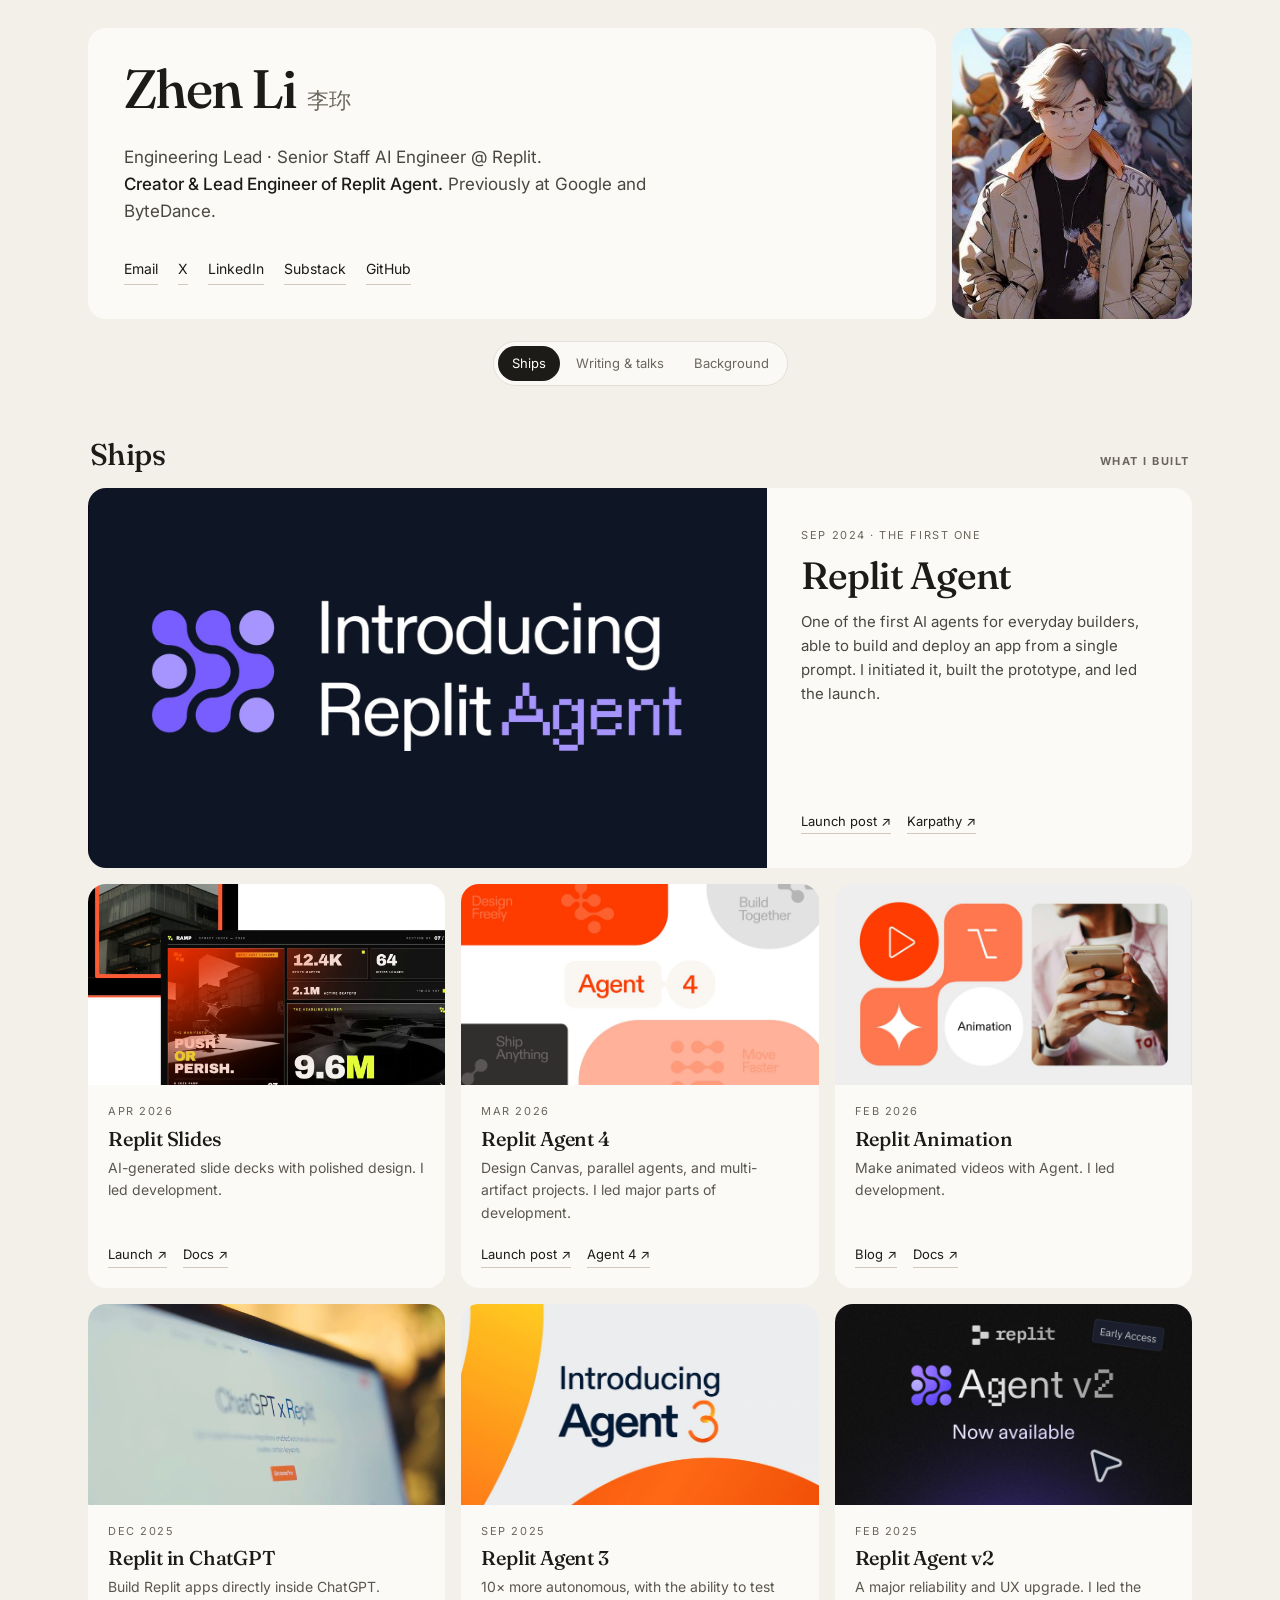
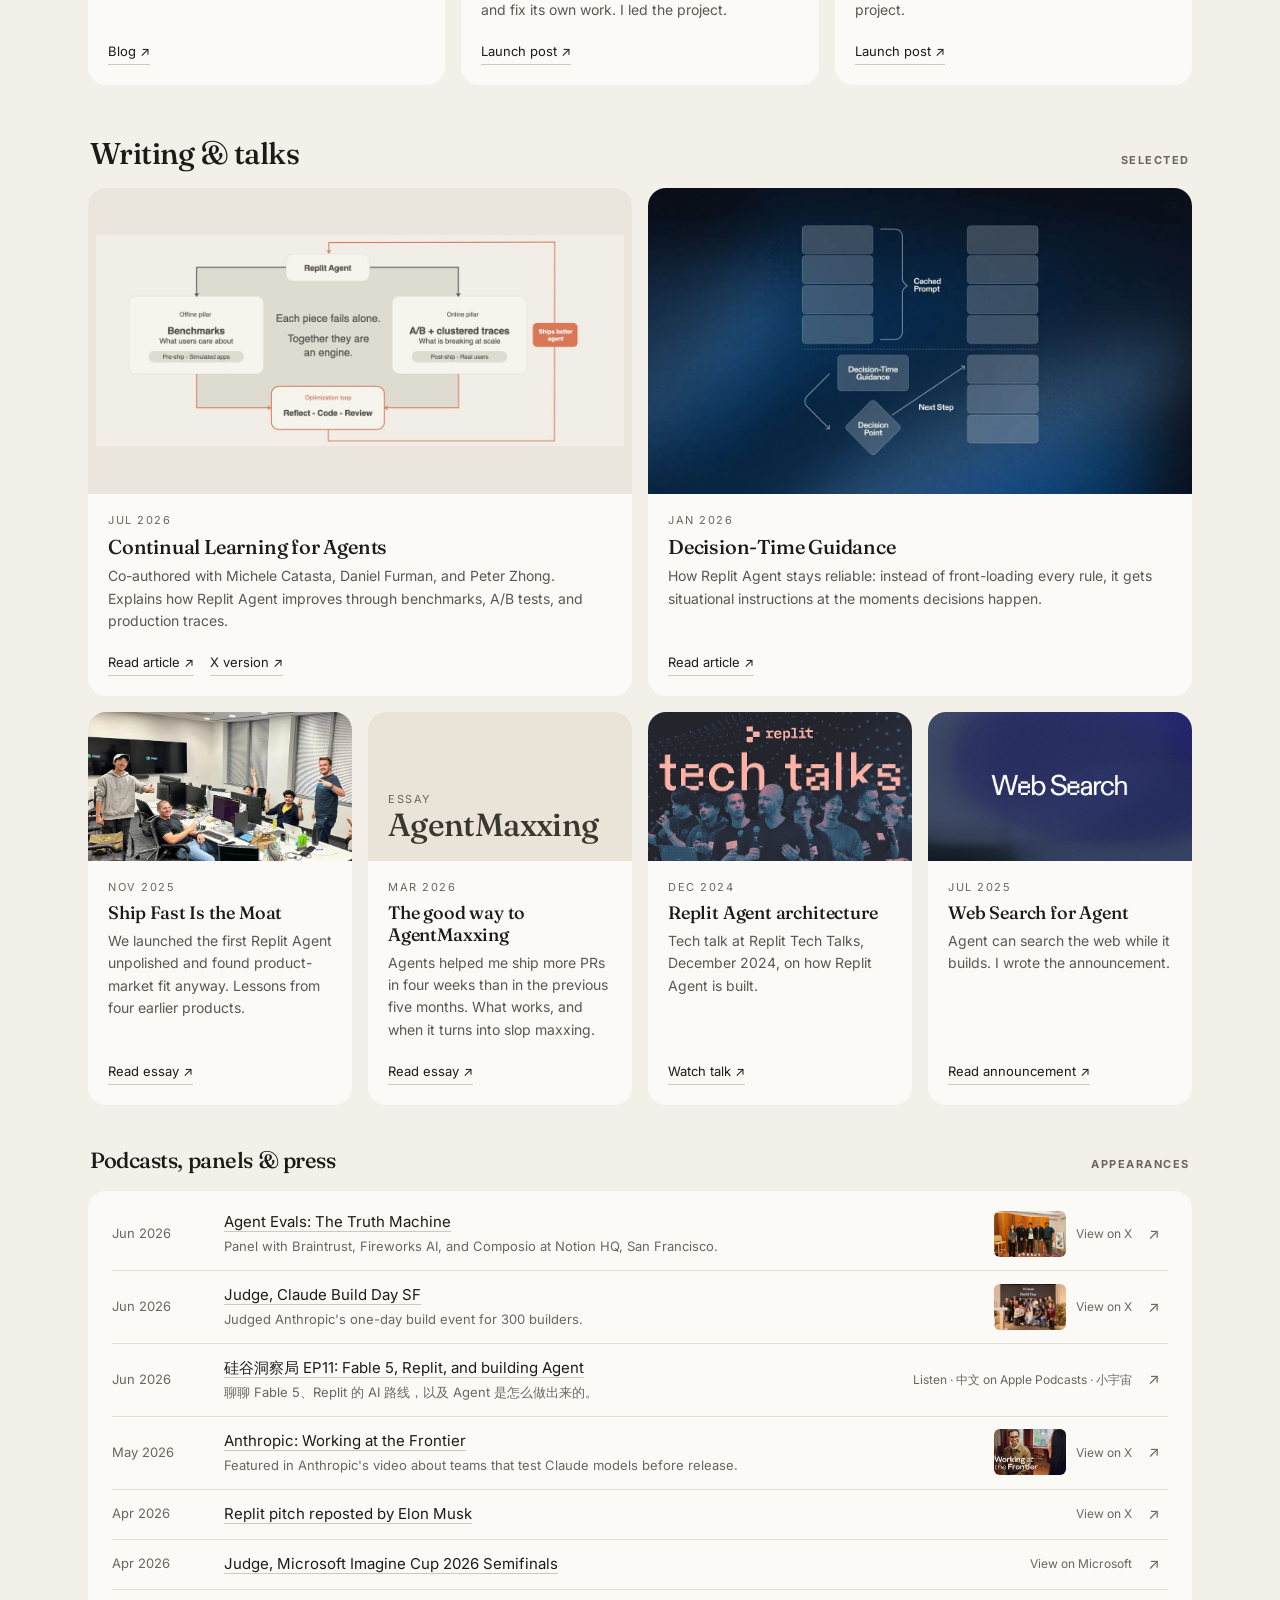
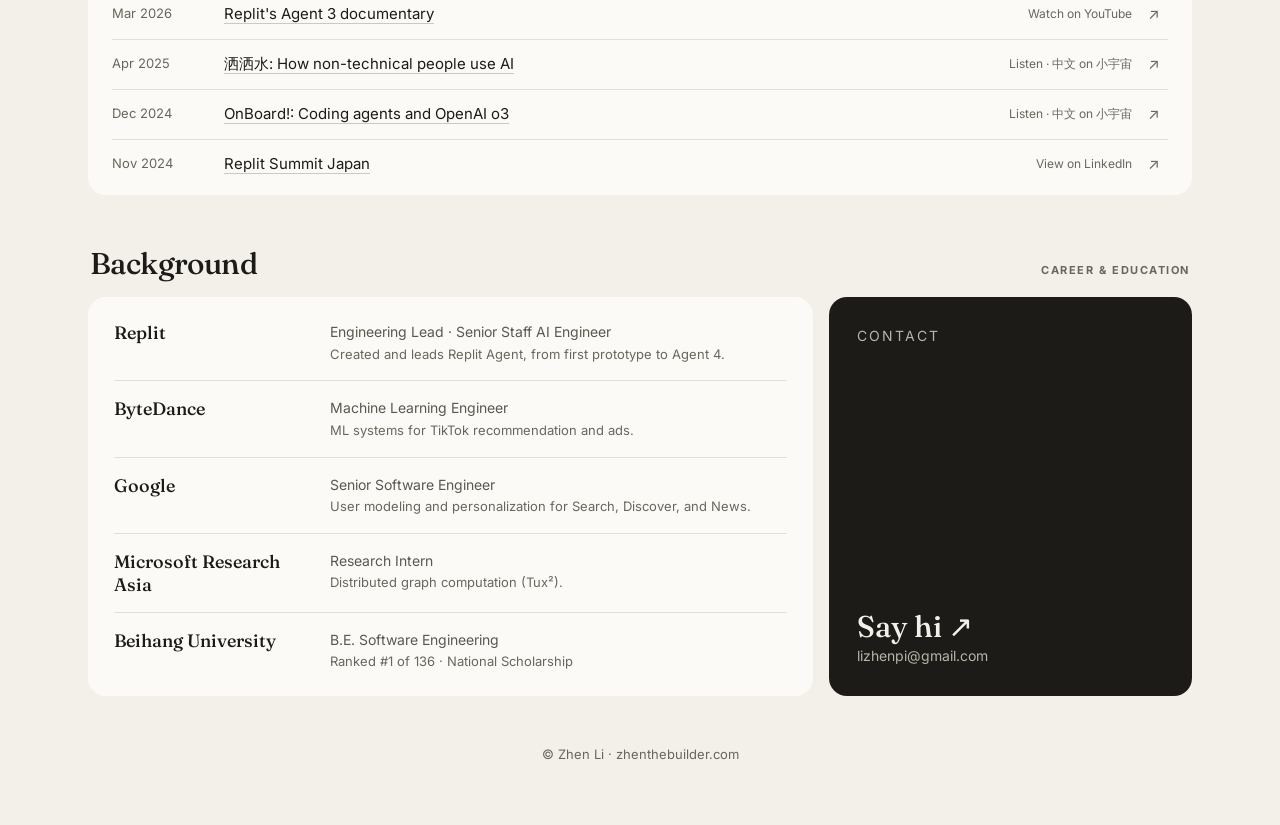
==== commit d17b21ba: "Redesign homepage: ships first, technical writing, compact appearances Replace the React-rendered ho" ====
--- a/index.html
+++ b/index.html
@@ -1,288 +1,220 @@
-<!DOCTYPE html>
-<html itemscope itemtype="http://schema.org/WebPage" lang="en">
-  <head>
-    <meta content="text/html;charset=utf-8" http-equiv="content-type">
-    <meta content="IE=edge" http-equiv="X-UA-Compatible">
-    <meta content="width=device-width,initial-scale=1" name="viewport" id="viewport">
-    <link href="/images/favicon/apple-icon-57x57.png" rel="apple-touch-icon" sizes="57x57">
-    <link href="/images/favicon/apple-icon-60x60.png" rel="apple-touch-icon" sizes="60x60">
-    <link href="/images/favicon/apple-icon-72x72.png" rel="apple-touch-icon" sizes="72x72">
-    <link href="/images/favicon/apple-icon-76x76.png" rel="apple-touch-icon" sizes="76x76">
-    <link href="/images/favicon/apple-icon-114x114.png" rel="apple-touch-icon" sizes="114x114">
-    <link href="/images/favicon/apple-icon-120x120.png" rel="apple-touch-icon" sizes="120x120">
-    <link href="/images/favicon/apple-icon-144x144.png" rel="apple-touch-icon" sizes="144x144">
-    <link href="/images/favicon/apple-icon-152x152.png" rel="apple-touch-icon" sizes="152x152">
-    <link href="/images/favicon/apple-icon-180x180.png" rel="apple-touch-icon" sizes="180x180">
-    <link href="/images/favicon/android-icon-192x192.png" rel="icon" sizes="192x192" type="image/png">
-    <link href="/images/favicon/favicon-32x32.png" rel="icon" sizes="32x32" type="image/png">
-    <link href="/images/favicon/favicon-96x96.png" rel="icon" sizes="96x96" type="image/png">
-    <link href="/images/favicon/favicon-16x16.png" rel="icon" sizes="16x16" type="image/png">
-    <link href="/images/favicon/manifest.json" rel="manifest">
-    <meta content="#ffffff" name="msapplication-TileColor">
-    <meta content="/images/favicon/ms-icon-144x144.png" name="msapplication-TileImage">
-    <meta content="#ffffff" name="theme-color">
-    <link href="/" rel="canonical">
-    <meta content="website" property="og:type">
-    <meta content="Zhen Li - Engineering Lead at Replit" property="og:title">
-    <meta content="Engineering Lead (Senior Staff AI Engineer) at Replit. Creator & Lead Engineer of Replit Agent. Former Google, ByteDance/TikTok." property="og:description">
-    <meta content="/images/profile.jpeg" property="og:image">
-    <meta content="summary_large_image" name="twitter:card">
-    <meta content="Zhen Li - Engineering Lead at Replit" name="twitter:title">
-    <meta content="Engineering Lead (Senior Staff AI Engineer) at Replit. Creator & Lead Engineer of Replit Agent. Former Google, ByteDance/TikTok." name="twitter:description">
-    <meta content="/images/profile.jpeg" name="twitter:image">
-    <link href="//fonts.googleapis.com/css?family=Source+Sans+Pro:400,700|Raleway:400,800,900" rel="stylesheet" async>
-    <link href="/static/css/main.091f9ed3.css" rel="stylesheet">
-    <title>Zhen Li</title>
-    <meta content="Engineering Lead (Senior Staff AI Engineer) at Replit. Creator & Lead Engineer of Replit Agent. Former Google, ByteDance/TikTok." name="description">
-    <link href="http://fonts.googleapis.com" rel="preconnect">
-  </head>
-  <body>
-    <div id="root">
-      <div class="profile-container">
-        <article class="profile">
-          <header class="profile-header">
-            <h1 class="profile-name"><a href="https://x.com/zhenthebuilder" rel="noopener noreferrer" target="_blank">Zhen Li</a> <span class="name-native">李珎</span></h1>
-            <div class="roles">
-              <p class="profile-title"><strong>Engineering Lead</strong> <span>(Senior Staff AI Engineer)</span> @ <a href="https://replit.com" rel="noopener noreferrer" target="_blank">Replit</a></p>
-              <p class="profile-subtitle">Creator & Lead Engineer of <a href="https://replit.com/agent" rel="noopener noreferrer" target="_blank"><strong>Replit Agent</strong></a></p>
-            </div>
-            <div class="links">
-              <a href="https://x.com/zhenthebuilder" rel="noopener noreferrer" target="_blank">X</a>
-              <a href="https://linkedin.com/in/zhenthebuilder" rel="noopener noreferrer" target="_blank">LinkedIn</a>
-              <a href="https://zhenthebuilder.substack.com" rel="noopener noreferrer" target="_blank">Substack</a>
-              <a href="https://github.com/zhenthebuilder" rel="noopener noreferrer" target="_blank">GitHub</a>
-            </div>
-          </header>
-
-          <section class="section">
-            <h2>🚀 Ships & News</h2>
-            <table>
-              <thead>
-                <tr>
-                  <th>When</th>
-                  <th>What</th>
-                  <th>Links</th>
-                </tr>
-              </thead>
-              <tbody>
-                <tr>
-                  <td>Apr 28 2026</td>
-                  <td>Replit Slides officially launched — I led development</td>
-                  <td>
-                    <a href="https://x.com/Replit/status/2049160182488576245" rel="noopener noreferrer" target="_blank">[X]</a>
-                    <a href="https://docs.replit.com/references/artifact-types/slide-decks" rel="noopener noreferrer" target="_blank">[docs]</a>
-                  </td>
-                </tr>
-                <tr>
-                  <td>Mar 11 2026</td>
-                  <td><strong>Replit Agent 4 launched</strong> — I led major development across Design Canvas, parallel agents, and the multi-artifact project experience</td>
-                  <td>
-                    <a href="https://replit.com/agent4" rel="noopener noreferrer" target="_blank">[Agent 4]</a>
-                    <a href="https://docs.replit.com/references/projects-and-artifacts/updating-projects-for-multiple-artifacts" rel="noopener noreferrer" target="_blank">[docs]</a>
-                  </td>
-                </tr>
-                <tr>
-                  <td>Feb 2026</td>
-                  <td>Replit Animation launched — I led development</td>
-                  <td>
-                    <a href="https://blog.replit.com/viral-videos-replit-animation" rel="noopener noreferrer" target="_blank">[blog]</a>
-                    <a href="https://docs.replit.com/references/artifact-types/animated-videos" rel="noopener noreferrer" target="_blank">[docs]</a>
-                  </td>
-                </tr>
-                <tr>
-                  <td>Dec 2025</td>
-                  <td>Replit launches inside ChatGPT</td>
-                  <td><a href="https://blog.replit.com/replit-in-chatgpt" rel="noopener noreferrer" target="_blank">[blog]</a></td>
-                </tr>
-                <tr>
-                  <td>Dec 2025</td>
-                  <td>Replit ranked #1 fastest-growing vendor in B2B</td>
-                  <td><a href="https://www.linkedin.com/posts/amjadmasad_replit-is-fastest-growing-vendor-in-the-world-activity-7402483964550250497-uhf4" rel="noopener noreferrer" target="_blank">[Amjad]</a></td>
-                </tr>
-                <tr>
-                  <td>Oct 2025</td>
-                  <td>a16z AI Spending Report — Replit ranked #3</td>
-                  <td><a href="https://a16z.com/the-ai-application-spending-report-where-startup-dollars-really-go/" rel="noopener noreferrer" target="_blank">[a16z]</a></td>
-                </tr>
-                <tr>
-                  <td>Sep 2025</td>
-                  <td>Replit Agent 3 — 10x more autonomous, I lead the project</td>
-                  <td><a href="https://blog.replit.com/introducing-agent-3" rel="noopener noreferrer" target="_blank">[blog]</a></td>
-                </tr>
-                <tr>
-                  <td>Jul 2025</td>
-                  <td>Web Search for Agent — I authored the announcement</td>
-                  <td><a href="https://blog.replit.com/web-search" rel="noopener noreferrer" target="_blank">[blog]</a></td>
-                </tr>
-                <tr>
-                  <td>Jun 2025</td>
-                  <td>Replit hits $100M ARR (10x in 6 months)</td>
-                  <td><a href="https://www.growthunhinged.com/p/replit-growth-journey" rel="noopener noreferrer" target="_blank">[article]</a></td>
-                </tr>
-                <tr>
-                  <td>Feb 2025</td>
-                  <td>Replit Agent v2 — Major reliability & UX upgrade, I lead the project</td>
-                  <td><a href="https://blog.replit.com/agent-v2" rel="noopener noreferrer" target="_blank">[blog]</a></td>
-                </tr>
-                <tr>
-                  <td>Sep 2024</td>
-                  <td><strong>Replit Agent launched</strong> — I initiated, prototyped, and lead the project</td>
-                  <td>
-                    <a href="https://blog.replit.com/introducing-replit-agent" rel="noopener noreferrer" target="_blank">[blog]</a>
-                    <a href="https://x.com/karpathy/status/1831776835388285347" rel="noopener noreferrer" target="_blank">[Karpathy]</a>
-                  </td>
-                </tr>
-              </tbody>
-            </table>
-          </section>
-
-          <section class="section">
-            <h2>🎙️ Talks & Writing</h2>
-            <table>
-              <thead>
-                <tr>
-                  <th>When</th>
-                  <th>What</th>
-                  <th>Links</th>
-                </tr>
-              </thead>
-              <tbody>
-                <tr>
-                  <td>Apr 5 2026</td>
-                  <td>Elon reposted my Replit pitch — 20M+ views</td>
-                  <td><a href="https://x.com/elonmusk/status/2040685567592317031" rel="noopener noreferrer" target="_blank">[Elon]</a></td>
-                </tr>
-                <tr>
-                  <td>Mar 2026</td>
-                  <td>📝 <strong>The good way to AgentMaxxing</strong></td>
-                  <td><a href="https://zhenthebuilder.substack.com/p/the-good-way-to-agentmaxxing" rel="noopener noreferrer" target="_blank">[Substack]</a></td>
-                </tr>
-                <tr>
-                  <td>Mar 2026</td>
-                  <td>🎬 Featured in Replit's Agent 3 documentary — <strong>The Untold Chaos Behind a $3 Billion AI Startup Launch</strong></td>
-                  <td><a href="https://www.youtube.com/watch?v=zB1lpGNWVtg" rel="noopener noreferrer" target="_blank">[YouTube]</a></td>
-                </tr>
-                <tr>
-                  <td>Jan 2026</td>
-                  <td>📝 <strong>Decision-Time Guidance: Keeping Replit Agent Reliable</strong> — I authored this</td>
-                  <td><a href="https://replit.com/blog/decision-time-guidance" rel="noopener noreferrer" target="_blank">[blog]</a></td>
-                </tr>
-                <tr>
-                  <td>Apr 2026</td>
-                  <td>🏆 Judged Microsoft Imagine Cup 2026 Semifinals</td>
-                  <td><a href="https://imaginecup.microsoft.com/" rel="noopener noreferrer" target="_blank">[Imagine Cup]</a></td>
-                </tr>
-                <tr>
-                  <td>Nov 2025</td>
-                  <td>📝 <strong>Ship Fast Is the Moat</strong> — Lessons from Replit Agent</td>
-                  <td><a href="https://zhenthebuilder.substack.com/p/ship-fast-is-the-moat-lessons-from" rel="noopener noreferrer" target="_blank">[Substack]</a></td>
-                </tr>
-                <tr>
-                  <td>Apr 2025</td>
-                  <td>🎙️ 洒洒水 — How non-tech people use AI to work for themselves</td>
-                  <td>
-                    <a href="https://www.xiaoyuzhoufm.com/episode/67fc7d4a59699d74dc8afd0f" rel="noopener noreferrer" target="_blank">[小宇宙]</a>
-                    <a href="https://podcasts.apple.com/cn/podcast/46-%E6%96%87%E7%A7%91%E7%94%9F%E5%A6%82%E4%BD%95%E7%94%A8ai%E7%BB%99%E8%87%AA%E5%B7%B1%E6%89%93%E5%B7%A5-%E5%AF%B9%E8%AF%9D%E5%85%A8%E7%90%83%E6%9C%80%E7%81%ABai-agent-%E5%88%9B%E5%A7%8B%E4%BA%BA/id1618594430?i=1000703445083" rel="noopener noreferrer" target="_blank">[Apple]</a>
-                  </td>
-                </tr>
-                <tr>
-                  <td>Dec 2024</td>
-                  <td>🎙️ OnBoard! — Deep dive into Coding Agents & OpenAI o3</td>
-                  <td>
-                    <a href="https://www.xiaoyuzhoufm.com/episode/6771a1ea15a5fd520e899302" rel="noopener noreferrer" target="_blank">[小宇宙]</a>
-                    <a href="https://podcasts.apple.com/us/podcast/ep-66-深度解读coding-agent与openai-o3-中美agent-创业者-研究员与投资人眼里的未来/id1613083252?i=1000682067471" rel="noopener noreferrer" target="_blank">[Apple]</a>
-                  </td>
-                </tr>
-                <tr>
-                  <td>Dec 2024</td>
-                  <td>🎤 Replit Tech Talk — Agent Architecture Deep Dive</td>
-                  <td><a href="https://www.youtube.com/watch?v=dtuwxIJrnS0" rel="noopener noreferrer" target="_blank">[YouTube]</a></td>
-                </tr>
-                <tr>
-                  <td>Nov 2024</td>
-                  <td>🎤 Replit Summit Japan</td>
-                  <td><a href="https://www.linkedin.com/posts/zhenthebuilder_exciting-share-insights-with-japanese-replit-activity-7265188978830503936-n53L" rel="noopener noreferrer" target="_blank">[LinkedIn]</a></td>
-                </tr>
-                <tr>
-                  <td>Oct 2024</td>
-                  <td>🎤 Linkloud Salon @ SaaStr — AI reshaping SaaS globally</td>
-                  <td><a href="https://news.qq.com/rain/a/20241013A0643H00" rel="noopener noreferrer" target="_blank">[QQ News]</a></td>
-                </tr>
-                <tr>
-                  <td>Sep 2024</td>
-                  <td>📰 硅兔赛跑 — Exclusive interview on Replit Agent</td>
-                  <td>
-                    <a href="https://36kr.com/p/2955060111761544" rel="noopener noreferrer" target="_blank">[36氪]</a>
-                    <a href="https://m.163.com/dy/article/JCCB0LPU0511CT9V.html" rel="noopener noreferrer" target="_blank">[163]</a>
-                  </td>
-                </tr>
-                <tr>
-                  <td>May 2024</td>
-                  <td>🎙️ OnBoard! — Will AI Agents replace programmers?</td>
-                  <td>
-                    <a href="https://www.xiaoyuzhoufm.com/episode/66436819251bd96e6c4a1766" rel="noopener noreferrer" target="_blank">[小宇宙]</a>
-                    <a href="https://podcasts.apple.com/us/podcast/ep-53-ai-agent%E4%BC%9A%E5%8F%96%E4%BB%A3%E7%A8%8B%E5%BA%8F%E5%91%98%E5%90%97-%E7%A1%AC%E6%A0%B8%E5%AF%B9%E8%AF%9D%E7%A1%85%E8%B0%B7%E9%A1%B6%E5%B0%96%E7%A0%94%E7%A9%B6%E5%91%98%E4%B8%8Eai%E7%8B%AC%E8%A7%92%E5%85%BD-%E8%BD%AF%E4%BB%B6%E5%BC%80%E5%8F%91%E7%9A%84%E6%9C%AA%E6%9D%A5-agent%E7%9A%84%E6%8A%80%E6%9C%AF%E6%9C%AC%E8%B4%A8/id1613083252?i=1000655610468" rel="noopener noreferrer" target="_blank">[Apple]</a>
-                  </td>
-                </tr>
-                <tr>
-                  <td>May 2023</td>
-                  <td>📝 8 projects in 11 months — just ship more</td>
-                  <td><a href="https://zhenthebuilder.substack.com" rel="noopener noreferrer" target="_blank">[Substack]</a></td>
-                </tr>
-              </tbody>
-            </table>
-          </section>
-
-          <section class="section">
-            <h2>🔦 Highlights</h2>
-            <h3>🎓 Education</h3>
-            <ul>
-              <li>
-                <strong>B.E. in Software Engineering</strong> at <em>Beihang University</em> (北京航空航天大学)
-                <ul>
-                  <li>Ranked <strong>#1</strong> in class of 136</li>
-                  <li>National Scholarship recipient</li>
-                  <li>Graduated with honors</li>
-                  <li>President of Microsoft Student Technology Club</li>
-                </ul>
-              </li>
-            </ul>
-            <h3>👨‍💻 Experience</h3>
-            <ul>
-              <li>
-                <strong>Engineering Lead (Senior Staff AI Engineer)</strong> at <em>Replit</em>
-                <ul>
-                  <li>Creator & Lead Engineer of <a href="https://replit.com/agent" rel="noopener noreferrer" target="_blank">Replit Agent</a></li>
-                  <li>Grew Agent to $250M+ ARR (10x in 6 months)</li>
-                </ul>
-              </li>
-              <li>
-                <strong>Machine Learning Engineer</strong> at <em>ByteDance</em>
-                <ul>
-                  <li>Built ML systems for TikTok recommendation and ads</li>
-                </ul>
-              </li>
-              <li>
-                <strong>Senior Software Engineer</strong> at <em>Google</em>
-                <ul>
-                  <li>User Modeling & Stateful Search</li>
-                  <li>ML for Google Search, Discover, and News</li>
-                </ul>
-              </li>
-              <li>
-                <strong>Research Intern</strong> at <em>Microsoft Research Asia</em>
-                <ul>
-                  <li>Distributed graph computation (<a href="https://www.usenix.org/conference/nsdi17/technical-sessions/presentation/xiao" rel="noopener noreferrer" target="_blank">Tux²</a>)</li>
-                </ul>
-              </li>
-            </ul>
-            <h3>🧐 Expertise</h3>
-            <ul>
-              <li>AI Agents, LLMs, Recommendation Systems, ML at Scale</li>
-            </ul>
-          </section>
-        </article>
-      </div>
+<!doctype html>
+<html lang="en">
+<head>
+<meta charset="utf-8" />
+<meta name="viewport" content="width=device-width, initial-scale=1" />
+<title>Zhen Li</title>
+<link href="/images/favicon/apple-icon-57x57.png" rel="apple-touch-icon" sizes="57x57">
+<link href="/images/favicon/apple-icon-60x60.png" rel="apple-touch-icon" sizes="60x60">
+<link href="/images/favicon/apple-icon-72x72.png" rel="apple-touch-icon" sizes="72x72">
+<link href="/images/favicon/apple-icon-76x76.png" rel="apple-touch-icon" sizes="76x76">
+<link href="/images/favicon/apple-icon-114x114.png" rel="apple-touch-icon" sizes="114x114">
+<link href="/images/favicon/apple-icon-120x120.png" rel="apple-touch-icon" sizes="120x120">
+<link href="/images/favicon/apple-icon-144x144.png" rel="apple-touch-icon" sizes="144x144">
+<link href="/images/favicon/apple-icon-152x152.png" rel="apple-touch-icon" sizes="152x152">
+<link href="/images/favicon/apple-icon-180x180.png" rel="apple-touch-icon" sizes="180x180">
+<link href="/images/favicon/android-icon-192x192.png" rel="icon" sizes="192x192" type="image/png">
+<link href="/images/favicon/favicon-32x32.png" rel="icon" sizes="32x32" type="image/png">
+<link href="/images/favicon/favicon-96x96.png" rel="icon" sizes="96x96" type="image/png">
+<link href="/images/favicon/favicon-16x16.png" rel="icon" sizes="16x16" type="image/png">
+<link href="/images/favicon/manifest.json" rel="manifest">
+<meta content="#ffffff" name="msapplication-TileColor">
+<meta content="/images/favicon/ms-icon-144x144.png" name="msapplication-TileImage">
+<meta content="#ffffff" name="theme-color">
+<link href="/" rel="canonical">
+<meta content="website" property="og:type">
+<meta content="Zhen Li - Engineering Lead at Replit" property="og:title">
+<meta content="Engineering Lead (Senior Staff AI Engineer) at Replit. Creator & Lead Engineer of Replit Agent. Former Google, ByteDance/TikTok." property="og:description">
+<meta content="/images/profile.jpeg" property="og:image">
+<meta content="summary_large_image" name="twitter:card">
+<meta content="Zhen Li - Engineering Lead at Replit" name="twitter:title">
+<meta content="Engineering Lead (Senior Staff AI Engineer) at Replit. Creator & Lead Engineer of Replit Agent. Former Google, ByteDance/TikTok." name="twitter:description">
+<meta content="/images/profile.jpeg" name="twitter:image">
+<meta content="Engineering Lead (Senior Staff AI Engineer) at Replit. Creator & Lead Engineer of Replit Agent. Former Google, ByteDance/TikTok." name="description">
+<link rel="preconnect" href="https://fonts.googleapis.com" />
+<link href="https://fonts.googleapis.com/css2?family=Fraunces:opsz,wght@9..144,400;9..144,500&family=Inter:wght@400;500&display=swap" rel="stylesheet" />
+<style>
+  :root { --bg:#f3f0ea; --card:#fbfaf7; --ink:#1c1b18; --muted:#6b665d; --line:#e4dfd5; --accent:#c2541a; --r:18px; }
+  * { box-sizing:border-box; margin:0; padding:0; }
+  body { background:var(--bg); color:var(--ink); font:15px/1.6 Inter, system-ui, sans-serif; -webkit-font-smoothing:antialiased; }
+  a { color:inherit; text-decoration:none; }
+  a:focus-visible { outline:2px solid var(--accent); outline-offset:3px; border-radius:6px; }
+  section[id], h2[id] { scroll-margin-top:80px; }
+  .wrap { max-width:1160px; margin:0 auto; padding:28px 28px 60px; }
+  .k { font-size:11px; letter-spacing:.14em; text-transform:uppercase; color:var(--muted); }
+  .serif { font-family:Fraunces, serif; font-weight:500; letter-spacing:-.015em; }
+
+  /* intro */
+  .intro { display:grid; grid-template-columns:1fr 240px; gap:16px; }
+  .me { background:var(--card); border-radius:var(--r); padding:34px 36px; display:flex; flex-direction:column; justify-content:space-between; gap:28px; }
+  .me .head { display:flex; justify-content:space-between; align-items:center; gap:16px; }
+  .me .mini { display:none; width:64px; height:64px; border-radius:14px; background:url(/images/profile.jpeg) center/cover; flex:none; }
+  .me h1 { font:500 54px/1 Fraunces, serif; letter-spacing:-.03em; }
+  .me h1 span { font:400 22px Inter; color:var(--muted); margin-left:10px; letter-spacing:0; }
+  .me p { font-size:17px; color:#4a4740; max-width:560px; }
+  .me .links { display:flex; flex-wrap:wrap; gap:6px 20px; font-size:14px; color:var(--ink); }
+  .me .links a { border-bottom:1px solid #cfc8bb; padding:4px 0; }
+  .me .links a:hover { color:var(--accent); border-color:var(--accent); }
+  .avatar { border-radius:var(--r); background:url(/images/profile.jpeg) center/cover; min-height:260px; }
+
+  /* nav */
+  .nav { position:sticky; top:12px; z-index:5; display:flex; justify-content:center; margin:22px 0 8px; }
+  .nav div { background:rgba(251,250,247,.9); backdrop-filter:blur(10px); border:1px solid var(--line); border-radius:999px; padding:4px; display:flex; gap:2px; }
+  .nav a { font-size:13px; padding:7px 14px; border-radius:999px; color:var(--muted); }
+  .nav a.on, .nav a:hover { background:var(--ink); color:#fff; }
+
+  h2.sec { display:flex; justify-content:space-between; align-items:baseline; margin:54px 2px 18px; }
+  h2.sec b { font:500 30px/1 Fraunces, serif; letter-spacing:-.02em; }
+
+  /* hero ship */
+  .hero { display:grid; grid-template-columns:1.6fr 1fr; background:var(--card); border-radius:var(--r); overflow:hidden; }
+  .hero .img { background:#14112b center/cover; min-height:380px; }
+  .hero .txt { padding:34px; display:flex; flex-direction:column; justify-content:space-between; gap:20px; }
+  .hero h3 { font:500 38px/1.05 Fraunces, serif; letter-spacing:-.02em; margin:10px 0 14px; }
+  .hero p { color:#4a4740; }
+
+  /* cards */
+  .grid.two { grid-template-columns:repeat(2,1fr); }
+  .grid.four { grid-template-columns:repeat(4,1fr); }
+  .grid.four .card h3 { font-size:18px; }
+  .card .poster b.sm { font-size:32px; }
+  .grid { display:grid; grid-template-columns:repeat(3,1fr); gap:16px; margin-top:16px; }
+  .card { background:var(--card); border-radius:var(--r); overflow:hidden; display:flex; flex-direction:column; }
+  .card > a.img { display:block; }
+  .card h3 a { background:linear-gradient(currentColor,currentColor) 0 100%/0 1px no-repeat; transition:background-size .35s; }
+  .card:has(a:hover) h3 a, .card h3 a:focus-visible { background-size:100% 1px; }
+  .card .img { aspect-ratio:16/9; overflow:hidden; background:#ebe6dd; }
+  .card .img img { width:100%; height:100%; object-fit:cover; transition:transform 1s cubic-bezier(.2,.7,.2,1); }
+  .card .img.contain img { object-fit:contain; padding:8px; }
+  .card a.img:hover img, .card:has(h3 a:hover) .img img { transform:scale(1.03); }
+  .card .poster { width:100%; height:100%; display:flex; flex-direction:column; justify-content:flex-end; padding:20px; background:#e9e3d8; }
+  .card .poster b { font:500 46px/1 Fraunces, serif; color:#3a372f; letter-spacing:-.02em; }
+  .card .body { padding:18px 20px 20px; display:flex; flex-direction:column; gap:6px; flex:1; }
+  .card h3 { font:500 20px/1.2 Fraunces, serif; letter-spacing:-.01em; }
+  .card p { color:#5b574f; font-size:14px; }
+  .lk { display:flex; flex-wrap:wrap; gap:4px 16px; font-size:13px; margin-top:auto; padding-top:8px; }
+  .lk a { color:var(--ink); border-bottom:1px solid #cfc8bb; padding:6px 0 2px; }
+  .lk a:hover { color:var(--accent); border-color:var(--accent); }
+
+  /* list */
+  .list { margin-top:16px; background:var(--card); border-radius:var(--r); padding:6px 24px; }
+  .list { padding:6px 10px; }
+  .list a { display:grid; grid-template-columns:96px 1fr auto 20px; align-items:center; gap:16px; padding:13px 14px; border-radius:12px; font-size:15px; position:relative; }
+  .list a + a::before { content:""; position:absolute; left:14px; right:14px; top:0; border-top:1px solid var(--line); }
+  .list a:hover { background:#f1ece3; } .list a:hover::before, .list a:hover + a::before { border-color:transparent; }
+  .list .t { text-decoration:underline; text-decoration-color:#cfc8bb; text-underline-offset:4px; text-decoration-thickness:1px; }
+  .list a:hover .t { color:var(--accent); text-decoration-color:var(--accent); }
+  .list .sub { display:block; color:var(--muted); font-size:13px; margin-top:2px; text-decoration:none; }
+  .list .act { font-size:12px; color:var(--muted); white-space:nowrap; display:flex; align-items:center; gap:10px; }
+  .list .act img { width:72px; height:46px; object-fit:cover; border-radius:6px; }
+  .list .ar { color:var(--muted); } .list a:hover .ar { color:var(--accent); }
+  .list .d { color:var(--muted); font-size:13px; }
+
+  /* background */
+  .bg { display:grid; grid-template-columns:2fr 1fr; gap:16px; }
+  .career { background:var(--card); border-radius:var(--r); padding:8px 26px; }
+  .cr { display:grid; grid-template-columns:200px 1fr; gap:16px; padding:16px 0; border-bottom:1px solid var(--line); }
+  .cr:last-child { border-bottom:0; }
+  .cr b { font:500 18px Fraunces, serif; } .cr span { color:#5b574f; font-size:14px; } .cr small { display:block; color:var(--muted); font-size:13px; }
+  .contact { background:var(--ink); color:#f3f0ea; border-radius:var(--r); padding:28px; display:flex; flex-direction:column; justify-content:space-between; }
+  .contact b { font:500 30px/1.1 Fraunces, serif; }
+  .contact span { color:#b9b3a8; font-size:14px; }
+  .contact:hover b { color:#f1a06d; }
+  footer { text-align:center; color:var(--muted); padding:48px 0 0; font-size:13px; }
+
+  @media (max-width:900px) {
+    .intro, .hero, .bg { grid-template-columns:1fr; }
+    .avatar { min-height:220px; max-width:220px; }
+    .hero .img { min-height:220px; }
+    .grid { grid-template-columns:1fr 1fr; }
+    .grid.two { grid-template-columns:1fr; } .grid.four { grid-template-columns:1fr 1fr; }
+    .list a { grid-template-columns:64px minmax(0,1fr) 16px; gap:12px; } .list .act { display:none; }
+    .cr { grid-template-columns:1fr; gap:2px; }
+    .me h1 { font-size:42px; }
+  }
+  @media (max-width:560px) {
+    .grid, .grid.four { grid-template-columns:1fr; } .me { padding:24px; gap:20px; }
+    .avatar { display:none; } .me .mini { display:block; }
+    .me h1 { font-size:36px; } .me h1 span { display:block; margin:6px 0 0; font-size:17px; }
+    .me p { font-size:16px; }
+  }
+</style>
+</head>
+<body>
+<div class="wrap">
+  <section class="intro">
+    <div class="me">
+      <div class="head"><h1>Zhen Li<span>李珎</span></h1><div class="mini" role="img" aria-label="Zhen Li"></div></div>
+      <p id="lede"></p>
+      <div class="links" id="links"></div>
     </div>
-  </body>
+    <div class="avatar"></div>
+  </section>
+
+  <div class="nav"><div>
+    <a href="#ships">Ships</a><a href="#talks">Writing &amp; talks</a><a href="#background">Background</a>
+  </div></div>
+
+  <h2 class="sec" id="ships"><b>Ships</b><span class="k">What I built</span></h2>
+  <div id="hero"></div>
+  <div class="grid" id="shipGrid"></div>
+
+  <h2 class="sec" id="talks"><b>Writing &amp; talks</b><span class="k">Selected</span></h2>
+  <div class="grid two" id="talkGrid"></div>
+  <div class="grid four" id="talkGrid2"></div>
+  <h2 class="sec" style="margin-top:44px"><b style="font-size:22px">Podcasts, panels &amp; press</b><span class="k">Appearances</span></h2>
+  <div class="list" id="talkList"></div>
+
+  <h2 class="sec" id="background"><b>Background</b><span class="k">Career &amp; education</span></h2>
+  <div class="bg">
+    <div class="career" id="career"></div>
+    <a class="contact" id="contact"><span class="k" style="color:#b9b3a8">Contact</span><div><b>Say hi ↗</b><br><span id="em"></span></div></a>
+  </div>
+  <footer>© Zhen Li · zhenthebuilder.com</footer>
+</div>
+<script src="/site-data.js"></script>
+<script>
+const Z = window.ZHEN;
+document.getElementById('lede').innerHTML = `${Z.role}.<br><b style="color:var(--ink);font-weight:500">${Z.tagline}.</b> Previously at Google and ByteDance.`;
+document.getElementById('links').innerHTML = Z.links.map(([t,u])=>`<a href="${u}" target="_blank">${t}</a>`).join('');
+const lk = e => `<div class="lk">${e.links.map(([t,u])=>`<a href="${u}" target="_blank">${t} ↗</a>`).join('')}</div>`;
+const href = e => e.links[0][1];
+const media = e => e.photo
+  ? `<a class="img ${e.photoFit==='contain'?'contain':''}" href="${href(e)}" target="_blank" tabindex="-1" aria-hidden="true"><img src="${e.photo}" alt="" loading="lazy" ${e.capTop?'style="object-position:center top"':''}></a>`
+  : `<a class="img" href="${href(e)}" target="_blank" tabindex="-1" aria-hidden="true"><div class="poster"><span class="k">${e.poster.kicker}</span><b class="${e.poster.small?'sm':''}">${e.poster.big}</b></div></a>`;
+const card = e => `<article class="card">${media(e)}<div class="body"><span class="k">${e.label}</span><h3><a href="${href(e)}" target="_blank">${e.title}</a></h3><p>${e.blurb}</p>${lk(e)}</div></article>`;
+
+const ships = Z.events.filter(e=>e.kind==='ship');
+const hero = ships.find(e=>e.hero);
+document.getElementById('hero').innerHTML = `<article class="hero">
+  <div class="img" style="background-image:url(${hero.photo})"></div>
+  <div class="txt"><div><span class="k">${hero.label} · The first one</span><h3>${hero.title}</h3><p>${hero.blurb}</p></div>${lk(hero)}</div></article>`;
+document.getElementById('shipGrid').innerHTML = ships.filter(e=>!e.hero).map(card).join('');
+
+const rest = Z.events.filter(e=>e.kind!=='ship');
+document.getElementById('talkGrid').innerHTML = rest.filter(e=>e.featured===1).map(card).join('');
+document.getElementById('talkGrid2').innerHTML = rest.filter(e=>e.featured===2).sort((a,b)=>a.order-b.order).map(card).join('');
+const verb = e => e.podcast ? 'Listen' : e.kind==='writing' ? 'Read' : /youtube|video/i.test(href(e)+e.links[0][0]) ? 'Watch' : 'View';
+const HOSTS = {'x.com':'X','youtube.com':'YouTube','substack.com':'Substack','xiaoyuzhoufm.com':'小宇宙','podcasts.apple.com':'Apple Podcasts','linkedin.com':'LinkedIn','replit.com':'Replit','microsoft.com':'Microsoft'};
+const platform = u => { const h = new URL(u).hostname; const k = Object.keys(HOSTS).find(k => h===k || h.endsWith('.'+k)); return k ? HOSTS[k] : h; };
+const where = e => [...new Set(e.links.map(l=>platform(l[1])))].join(' · ');
+document.getElementById('talkList').innerHTML = rest.filter(e=>!e.featured).sort((a,b)=>b.date.localeCompare(a.date)).map(e=>
+  `<a href="${href(e)}" target="_blank"><span class="d">${e.label}</span><span><span class="t" ${e.lang==='zh'?'lang="zh"':''}>${e.title}</span>${e.blurb?`<span class="sub">${e.blurb}</span>`:''}</span><span class="act">${e.photo?`<img src="${e.photo}" alt="">`:''}${verb(e)}${e.lang==='zh'?' · 中文':''} on ${where(e)}</span><span class="ar" aria-hidden="true">↗</span></a>`).join('');
+
+document.getElementById('career').innerHTML = [...Z.career, Z.education].map(([o,r,d])=>`<div class="cr"><b>${o}</b><span>${r}<small>${d}</small></span></div>`).join('');
+document.getElementById('contact').href = 'mailto:' + Z.email;
+document.getElementById('em').textContent = Z.email;
+
+// highlight current section in nav
+const navs = [...document.querySelectorAll('.nav a')];
+const secs = ['ships','talks','background'].map(id=>document.getElementById(id));
+const setNav = () => {
+  let cur = 'ships';
+  for (const s of secs) if (s.getBoundingClientRect().top < innerHeight*0.35) cur = s.id;
+  if (innerHeight + scrollY >= document.body.scrollHeight - 4) cur = 'background';
+  navs.forEach(n => { const on = n.getAttribute('href')==='#'+cur; n.classList.toggle('on', on); on ? n.setAttribute('aria-current','true') : n.removeAttribute('aria-current'); });
+};
+addEventListener('scroll', setNav, {passive:true}); setNav();
+</script>
+</body>
 </html>
